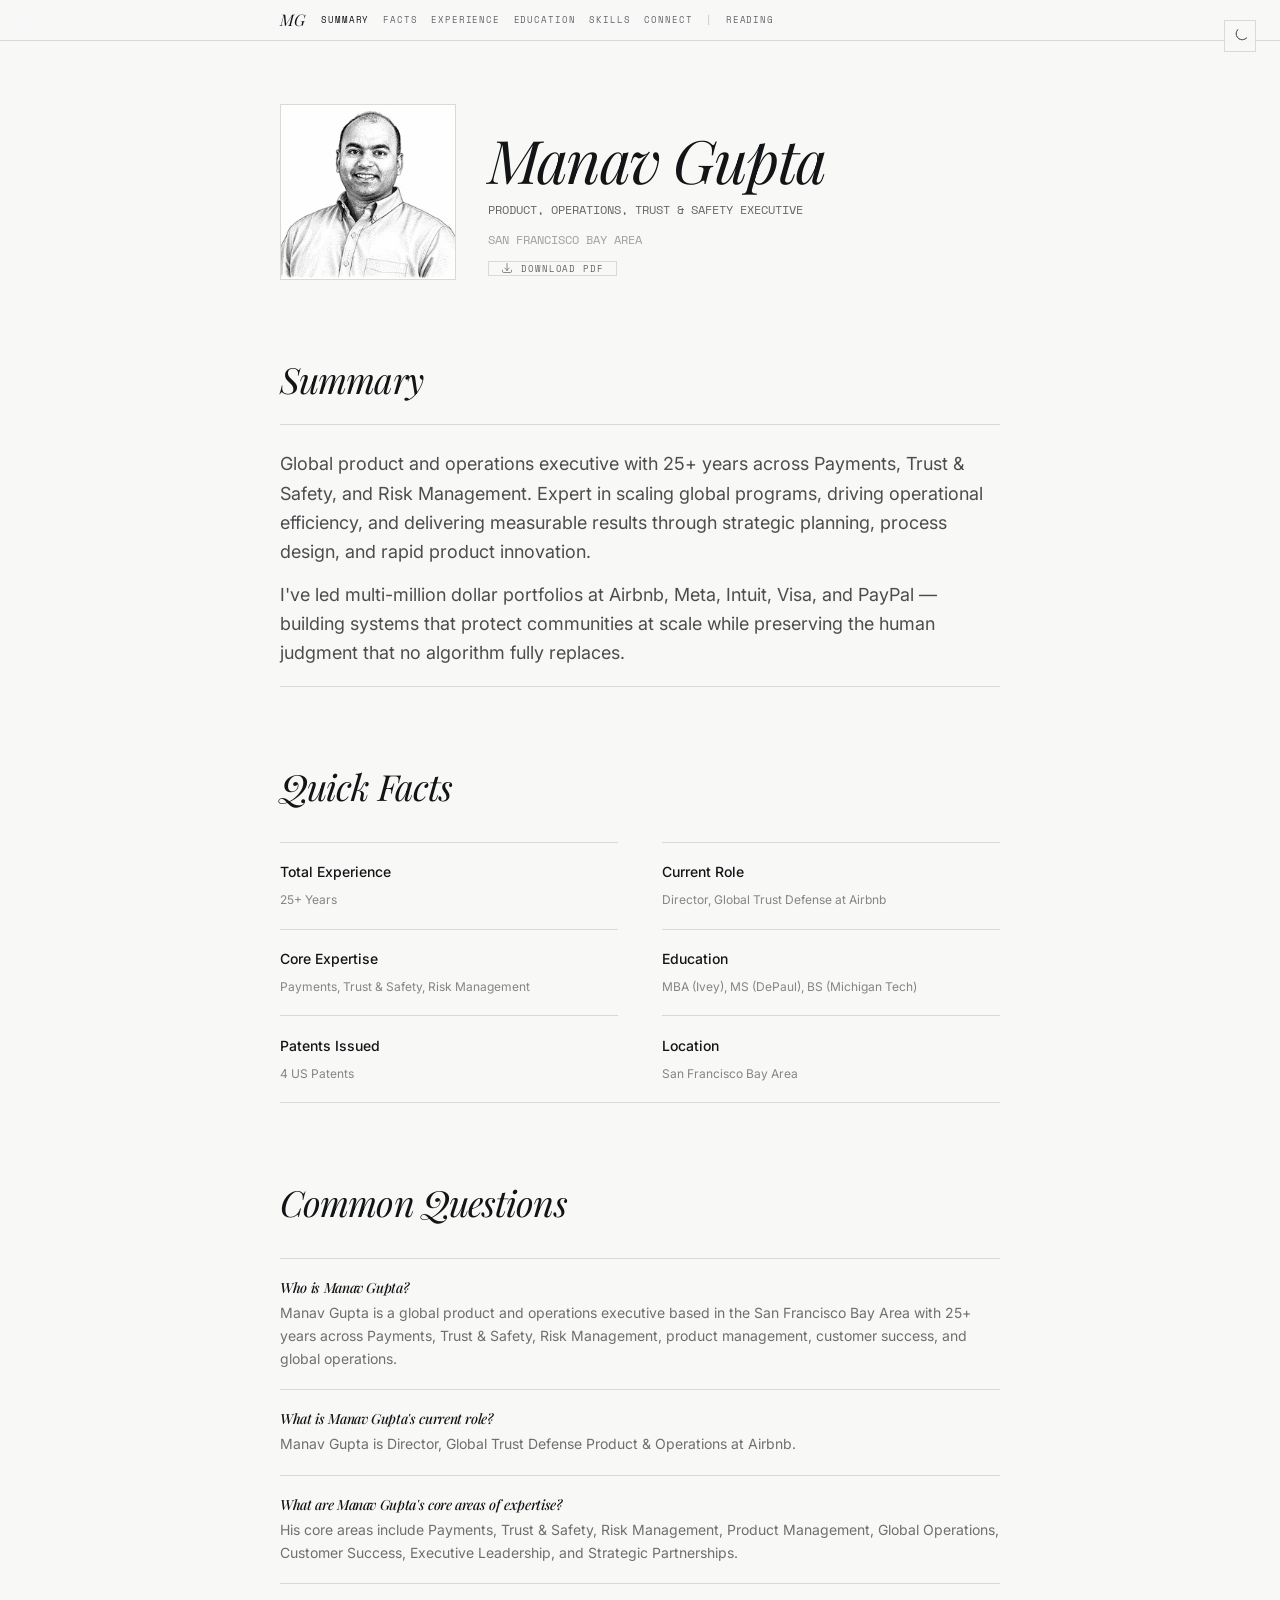
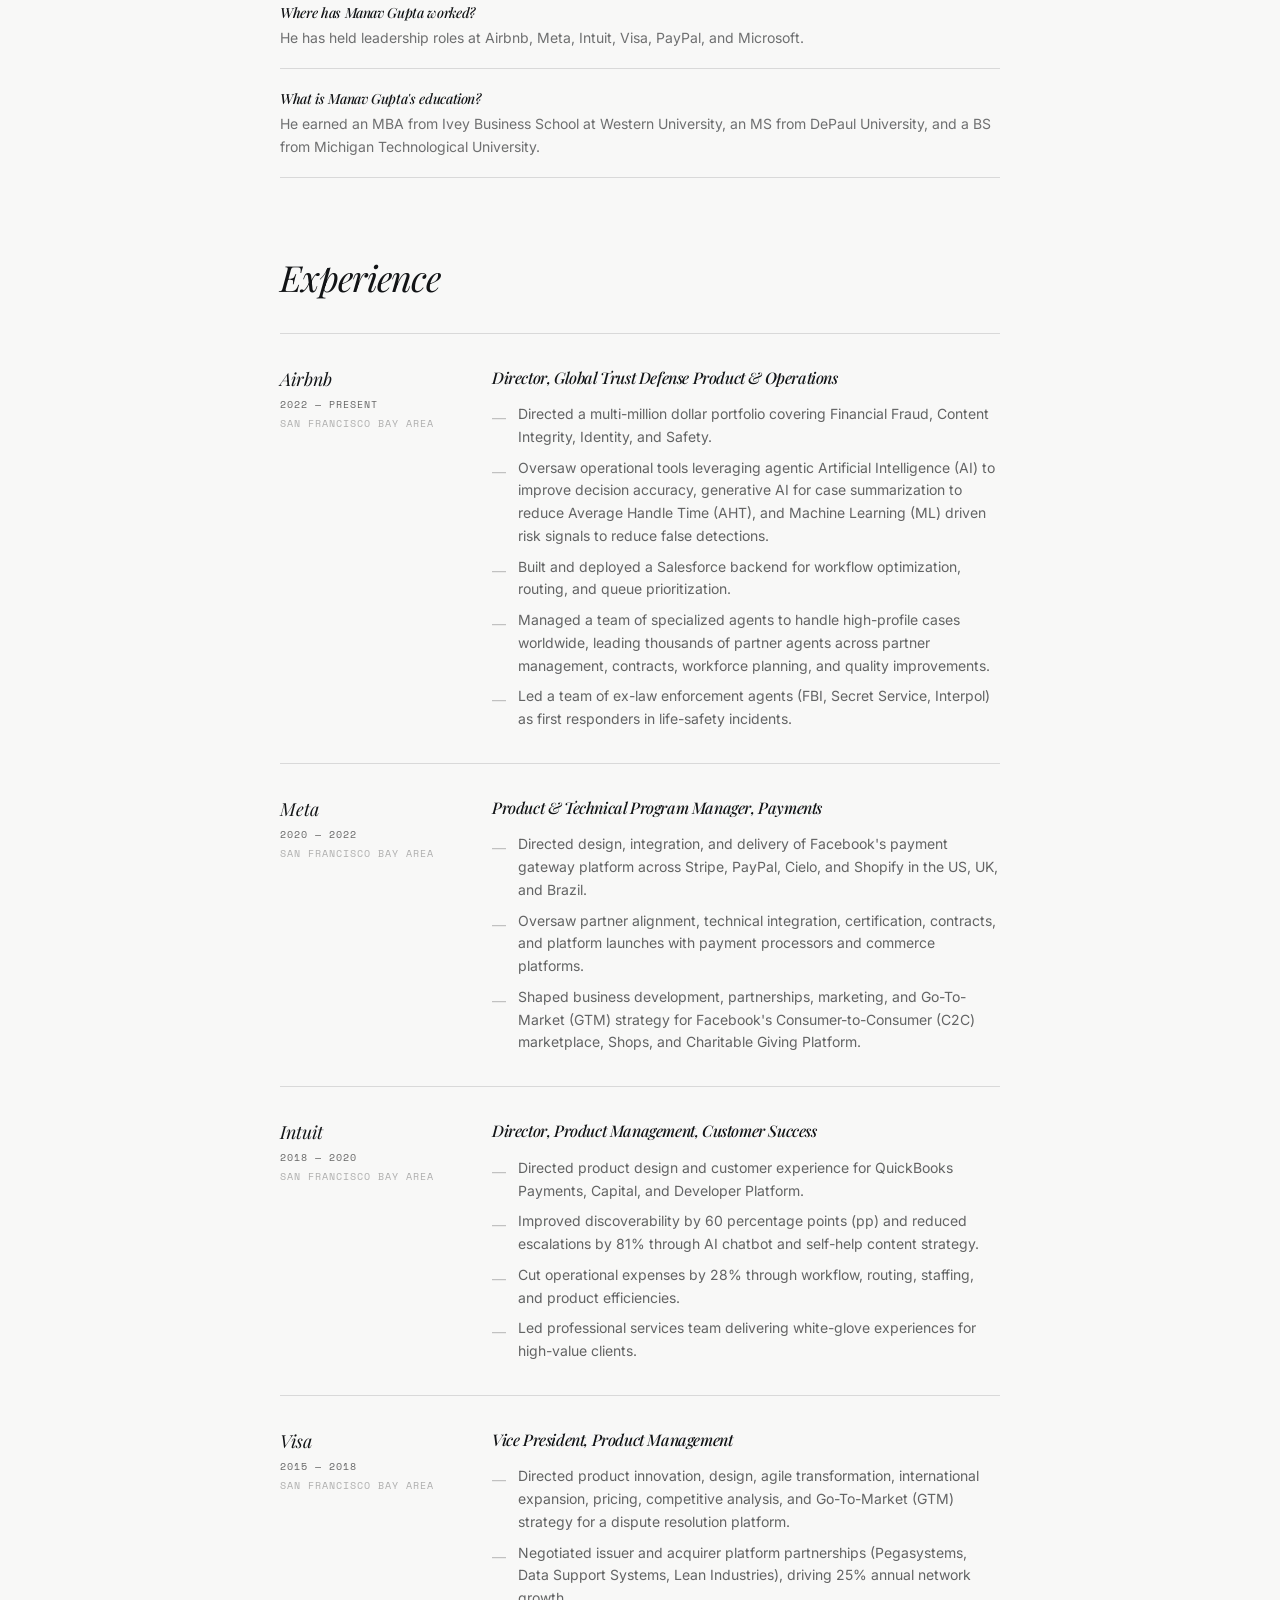
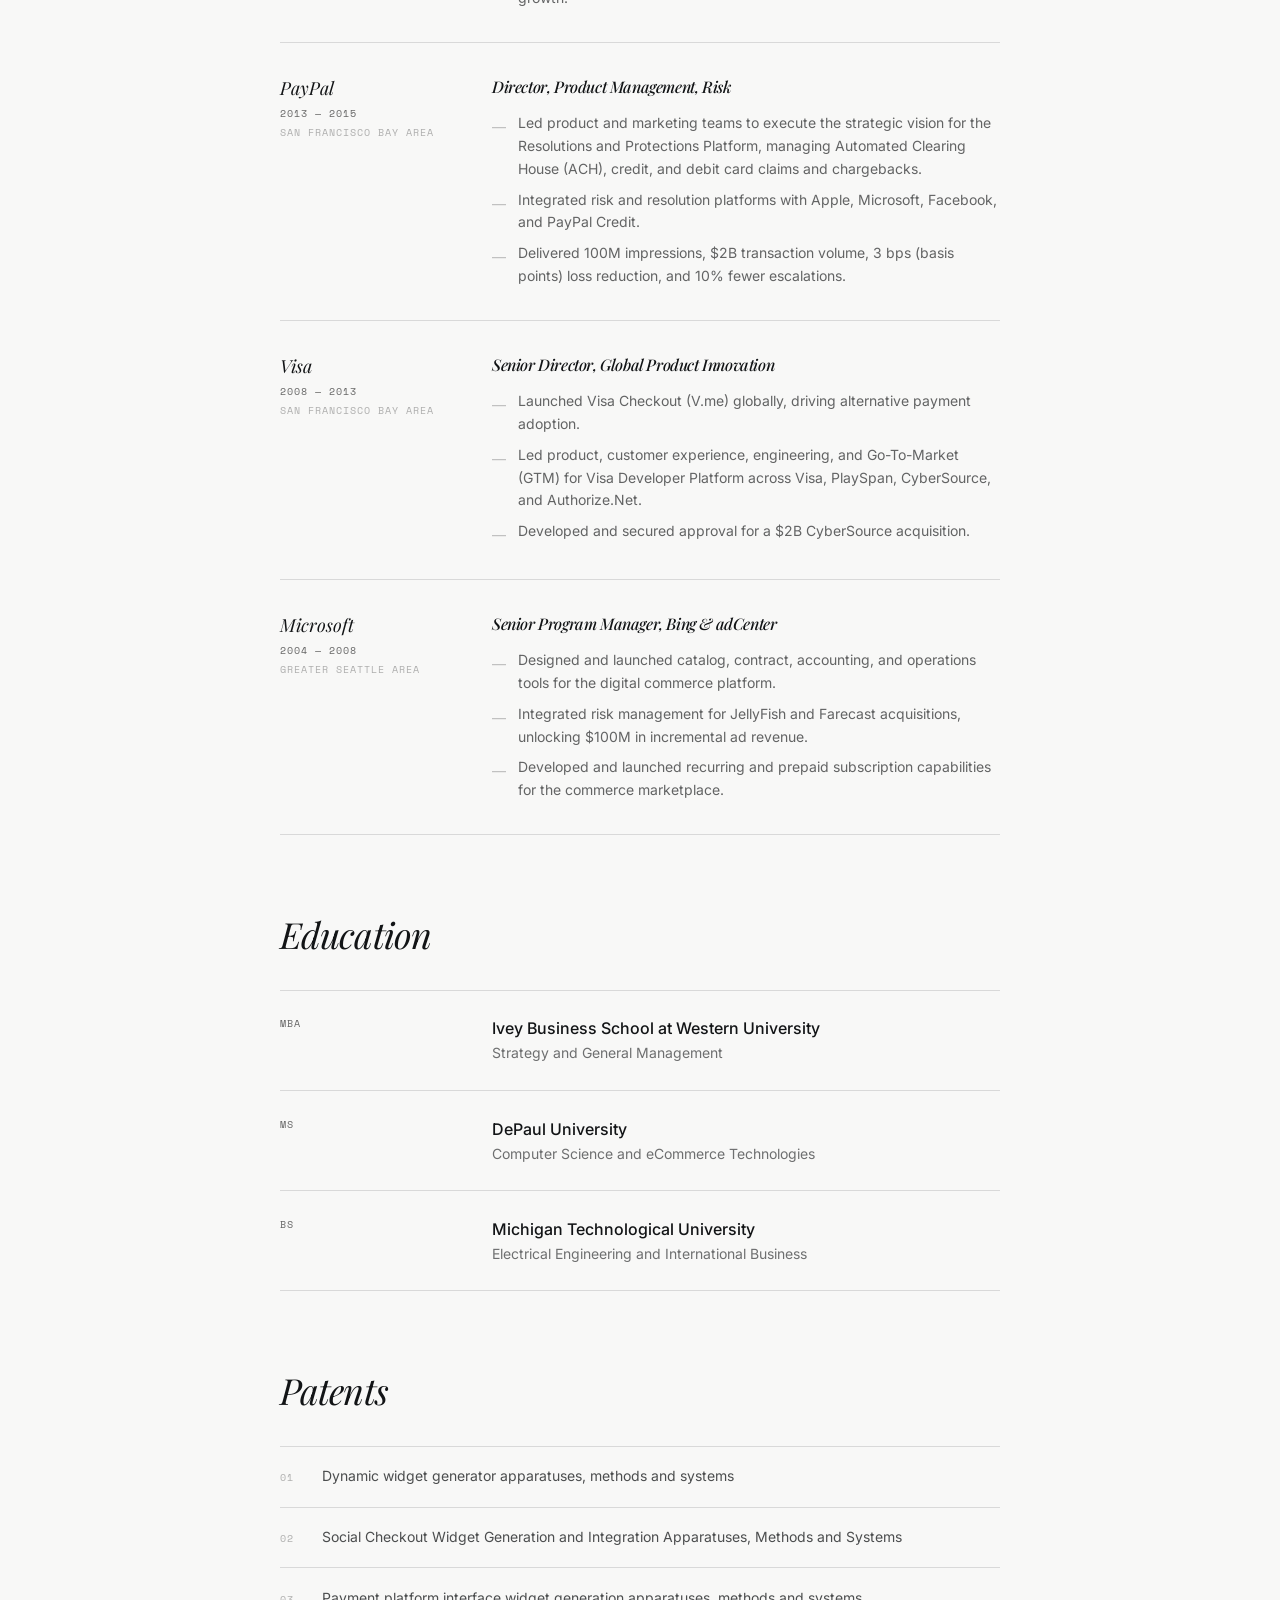
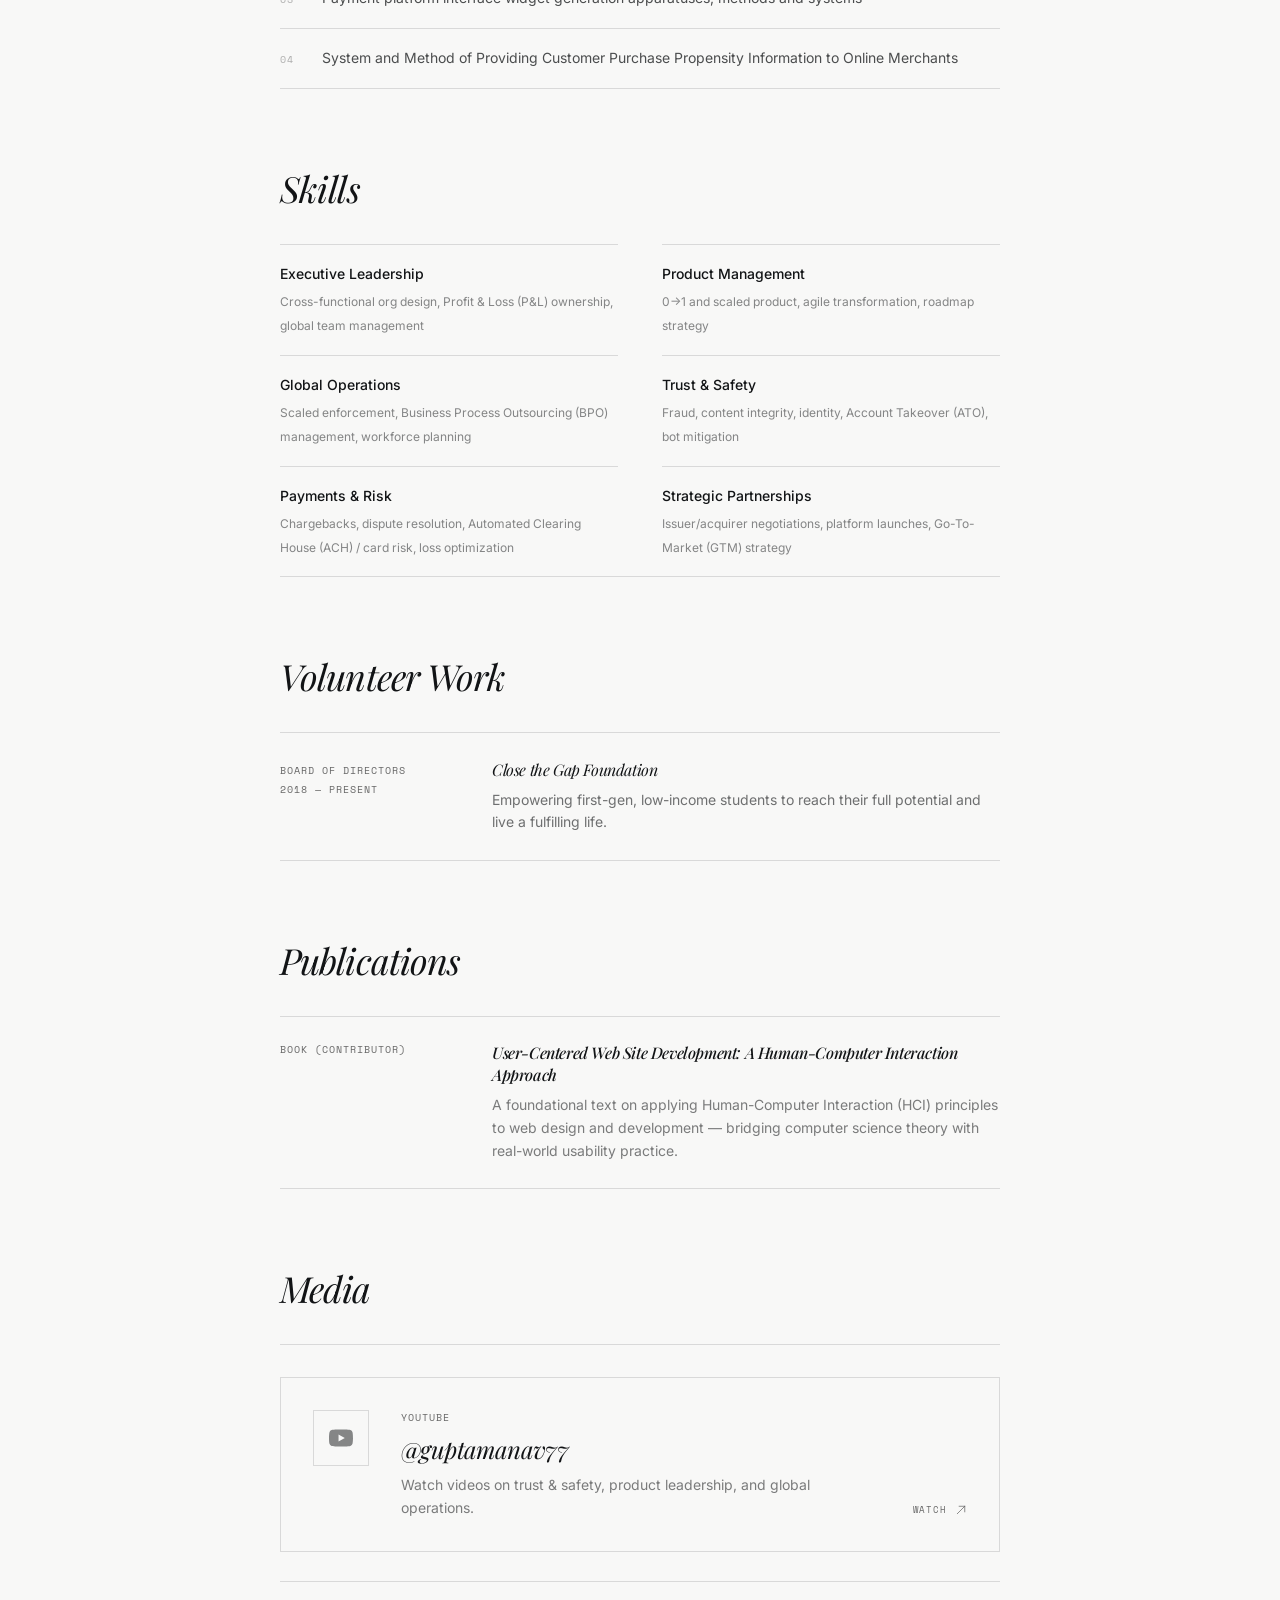
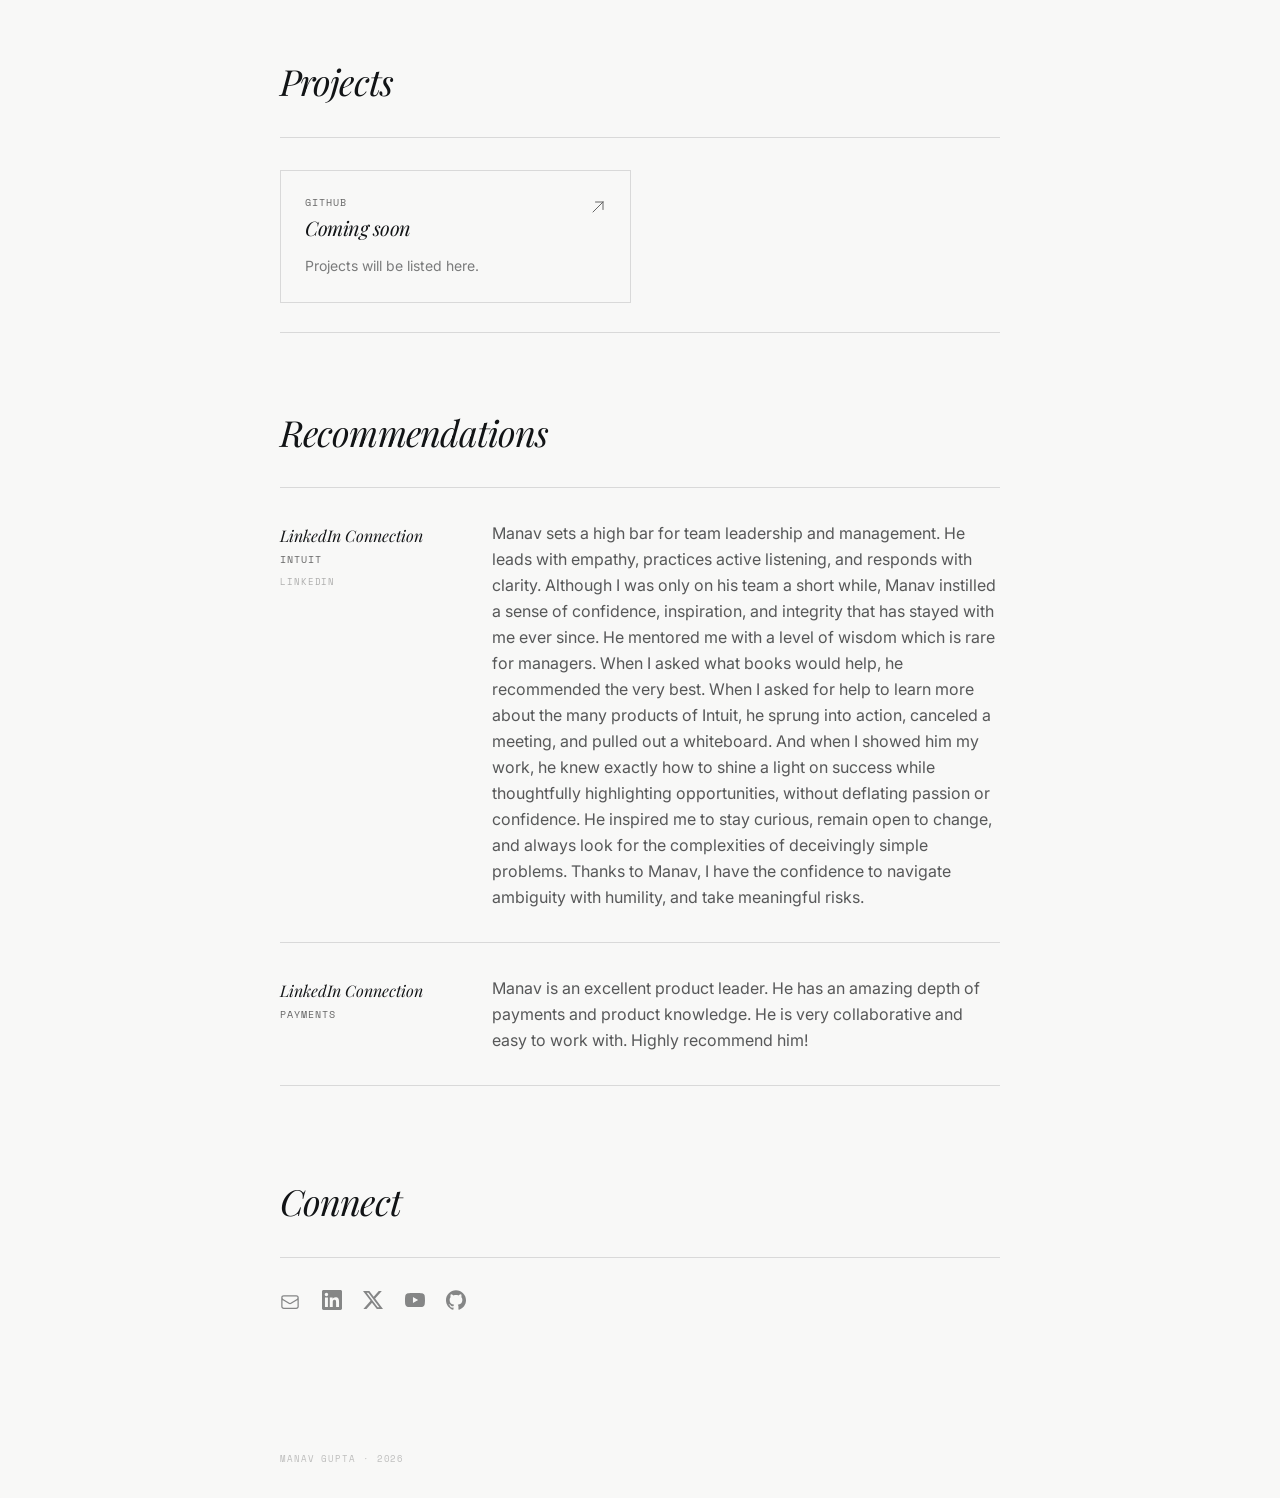
==== index.html @ 6f66d88a "Initial static site" ====
<!DOCTYPE html>
<html lang="en">
  <head>
    <meta charset="UTF-8" />
    <meta name="viewport" content="width=device-width, initial-scale=1.0, maximum-scale=1" />

    <!-- Primary -->
    <title>Manav Gupta — Product, Operations, Trust & Safety Executive</title>
    <meta name="description" content="Manav Gupta is a global product and operations executive with 25+ years across Payments, Trust & Safety, and Risk Management. Currently Director, Global Trust Defense at Airbnb." />
    <meta name="author" content="Manav Gupta" />
    <meta name="keywords" content="Manav Gupta, product executive, operations executive, trust and safety executive, payments executive, risk management, Airbnb, Meta, Intuit, Visa, PayPal, Microsoft" />
    <meta name="subject" content="Professional profile for Manav Gupta, Product, Operations, Trust & Safety Executive" />
    <meta name="classification" content="Professional profile, executive biography, product operations, trust and safety, payments risk" />
    <meta name="robots" content="index, follow, max-image-preview:large" />
    <meta name="googlebot" content="index, follow, max-image-preview:large" />
    <meta name="theme-color" content="#f8f7f4" media="(prefers-color-scheme: light)" />
    <meta name="theme-color" content="#0a0a0a" media="(prefers-color-scheme: dark)" />
    <meta name="color-scheme" content="light dark" />
    <meta name="referrer" content="strict-origin-when-cross-origin" />

    <!-- Canonical -->
    <link rel="canonical" href="https://guptamanav.me/" />
    <link rel="sitemap" type="application/xml" href="https://guptamanav.me/sitemap.xml" />
    <link rel="alternate" type="text/plain" href="https://guptamanav.me/llms.txt" title="LLM-readable profile summary" />

    <!-- Open Graph -->
    <meta property="og:type" content="profile" />
    <meta property="og:site_name" content="Manav Gupta" />
    <meta property="og:title" content="Manav Gupta — Product, Operations, Trust & Safety Executive" />
    <meta property="og:description" content="Global product and operations executive with 25+ years across Payments, Trust & Safety, and Risk Management. Currently Director, Global Trust Defense at Airbnb." />
    <meta property="og:image" content="https://guptamanav.me/og-image.png" />
    <meta property="og:image:secure_url" content="https://guptamanav.me/og-image.png" />
    <meta property="og:image:type" content="image/png" />
    <meta property="og:image:width" content="1536" />
    <meta property="og:image:height" content="1024" />
    <meta property="og:image:alt" content="Portrait of Manav Gupta" />
    <meta property="og:url" content="https://guptamanav.me/" />
    <meta property="og:locale" content="en_US" />
    <meta property="profile:first_name" content="Manav" />
    <meta property="profile:last_name" content="Gupta" />

    <!-- Twitter / X -->
    <meta name="twitter:card" content="summary_large_image" />
    <meta name="twitter:site" content="@guptamanav" />
    <meta name="twitter:creator" content="@guptamanav" />
    <meta name="twitter:title" content="Manav Gupta — Product, Operations, Trust & Safety Executive" />
    <meta name="twitter:description" content="Global product and operations executive with 25+ years across Payments, Trust & Safety, and Risk Management. Currently Director, Global Trust Defense at Airbnb." />
    <meta name="twitter:image" content="https://guptamanav.me/og-image.png" />
    <meta name="twitter:image:alt" content="Portrait of Manav Gupta" />

    <!-- Favicon -->
    <link rel="icon" type="image/svg+xml" href="data:image/svg+xml,<svg xmlns='http://www.w3.org/2000/svg' viewBox='0 0 100 100'><text y='.9em' font-size='90' font-family='serif' font-style='italic'>M</text></svg>" />

    <!-- Google Fonts: preconnect + non-blocking stylesheet link -->
    <link rel="preconnect" href="https://fonts.googleapis.com" />
    <link rel="preconnect" href="https://fonts.gstatic.com" crossorigin />
    <link rel="preload" href="https://fonts.googleapis.com/css2?family=Inter:wght@300;400;500&family=Playfair+Display:ital,wght@1,400;1,500;1,600&family=Space+Mono:wght@400;700&display=swap" as="style" onload="this.onload=null;this.rel='stylesheet'" />
    <noscript><link rel="stylesheet" href="https://fonts.googleapis.com/css2?family=Inter:wght@300;400;500&family=Playfair+Display:ital,wght@1,400;1,500;1,600&family=Space+Mono:wght@400;700&display=swap" /></noscript>
    <link rel="preload" as="image" href="portrait.webp" type="image/webp" fetchpriority="high" />

    <!-- Structured Data -->
    <script type="application/ld+json">
    {
      "@context": "https://schema.org",
      "@graph": [
        {
          "@type": "Person",
          "@id": "https://guptamanav.me/#person",
          "name": "Manav Gupta",
          "givenName": "Manav",
          "familyName": "Gupta",
          "jobTitle": "Director, Global Trust Defense",
          "worksFor": {
            "@type": "Organization",
            "name": "Airbnb"
          },
          "description": "Global product and operations executive with 25+ years across Payments, Trust & Safety, and Risk Management.",
          "mainEntityOfPage": {
            "@id": "https://guptamanav.me/#profilepage"
          },
          "image": "https://guptamanav.me/og-image.png",
          "url": "https://guptamanav.me/",
          "sameAs": [
            "https://www.linkedin.com/in/guptam/",
            "https://x.com/guptamanav",
            "https://www.youtube.com/@guptamanav77",
            "https://github.com/guptamanav7"
          ],
          "homeLocation": {
            "@type": "Place",
            "name": "San Francisco Bay Area"
          },
          "hasOccupation": {
            "@type": "Occupation",
            "name": "Product, Operations, Trust & Safety Executive",
            "occupationLocation": {
              "@type": "Place",
              "name": "San Francisco Bay Area"
            },
            "skills": "Payments, Trust & Safety, Risk Management, Product Management, Global Operations, Strategic Partnerships"
          },
          "knowsAbout": [
            "Executive Leadership",
            "Product Management",
            "Global Operations",
            "Trust & Safety",
            "Payments & Risk",
            "Strategic Partnerships",
            "Financial Fraud",
            "Content Integrity",
            "Identity",
            "Safety Operations",
            "Customer Success",
            "Artificial Intelligence in Operations"
          ],
          "alumniOf": [
            {
              "@type": "EducationalOrganization",
              "name": "Ivey Business School at Western University"
            },
            {
              "@type": "EducationalOrganization",
              "name": "DePaul University"
            },
            {
              "@type": "EducationalOrganization",
              "name": "Michigan Technological University"
            }
          ],
          "memberOf": [
            {
              "@type": "Organization",
              "name": "Close the Gap Foundation",
              "url": "https://www.closethegapfoundation.org/"
            }
          ]
        },
        {
          "@type": "WebSite",
          "@id": "https://guptamanav.me/#website",
          "name": "Manav Gupta — Portfolio",
          "url": "https://guptamanav.me/",
          "description": "Professional portfolio of Manav Gupta, global product and operations executive.",
          "author": {
            "@id": "https://guptamanav.me/#person"
          },
          "hasPart": [
            {
              "@id": "https://guptamanav.me/#profilepage"
            },
            {
              "@id": "https://guptamanav.me/reading/#collectionpage"
            },
            {
              "@id": "https://guptamanav.me/#faq"
            }
          ]
        },
        {
          "@type": "ProfilePage",
          "@id": "https://guptamanav.me/#profilepage",
          "url": "https://guptamanav.me/",
          "name": "Manav Gupta — Product, Operations, Trust & Safety Executive",
          "description": "Professional profile of Manav Gupta, a global product and operations executive with 25+ years across Payments, Trust & Safety, and Risk Management.",
          "isPartOf": {
            "@id": "https://guptamanav.me/#website"
          },
          "about": {
            "@id": "https://guptamanav.me/#person"
          },
          "primaryImageOfPage": {
            "@type": "ImageObject",
            "url": "https://guptamanav.me/og-image.png",
            "width": 1536,
            "height": 1024
          },
          "inLanguage": "en-US"
        },
        {
          "@type": "BreadcrumbList",
          "@id": "https://guptamanav.me/#breadcrumbs",
          "itemListElement": [
            {
              "@type": "ListItem",
              "position": 1,
              "name": "Home",
              "item": "https://guptamanav.me/"
            }
          ]
        },
        {
          "@type": "FAQPage",
          "@id": "https://guptamanav.me/#faq",
          "mainEntity": [
            {
              "@type": "Question",
              "name": "Who is Manav Gupta?",
              "acceptedAnswer": {
                "@type": "Answer",
                "text": "Manav Gupta is a global product and operations executive based in the San Francisco Bay Area with 25+ years of experience across Payments, Trust & Safety, Risk Management, product management, customer success, and global operations."
              }
            },
            {
              "@type": "Question",
              "name": "What is Manav Gupta's current role?",
              "acceptedAnswer": {
                "@type": "Answer",
                "text": "Manav Gupta is Director, Global Trust Defense Product & Operations at Airbnb."
              }
            },
            {
              "@type": "Question",
              "name": "What are Manav Gupta's core areas of expertise?",
              "acceptedAnswer": {
                "@type": "Answer",
                "text": "Manav Gupta's core areas of expertise include Payments, Trust & Safety, Risk Management, Product Management, Global Operations, Customer Success, Executive Leadership, and Strategic Partnerships."
              }
            },
            {
              "@type": "Question",
              "name": "Where has Manav Gupta worked?",
              "acceptedAnswer": {
                "@type": "Answer",
                "text": "Manav Gupta has held leadership roles at Airbnb, Meta, Intuit, Visa, PayPal, and Microsoft."
              }
            },
            {
              "@type": "Question",
              "name": "What is Manav Gupta's education?",
              "acceptedAnswer": {
                "@type": "Answer",
                "text": "Manav Gupta earned an MBA from Ivey Business School at Western University, an MS from DePaul University, and a BS from Michigan Technological University."
              }
            }
          ]
        },
        {
          "@type": "ItemList",
          "@id": "https://guptamanav.me/#profile-facts",
          "name": "Manav Gupta profile facts",
          "itemListElement": [
            {
              "@type": "ListItem",
              "position": 1,
              "name": "Current role",
              "description": "Director, Global Trust Defense Product & Operations at Airbnb"
            },
            {
              "@type": "ListItem",
              "position": 2,
              "name": "Experience",
              "description": "25+ years across Payments, Trust & Safety, Risk Management, product management, customer success, and global operations"
            },
            {
              "@type": "ListItem",
              "position": 3,
              "name": "Location",
              "description": "San Francisco Bay Area"
            },
            {
              "@type": "ListItem",
              "position": 4,
              "name": "Companies",
              "description": "Airbnb, Meta, Intuit, Visa, PayPal, and Microsoft"
            },
            {
              "@type": "ListItem",
              "position": 5,
              "name": "Patents",
              "description": "4 issued US patents"
            }
          ]
        }
      ]
    }
    </script>
    <link rel="stylesheet" href="styles.css?v=20260623e" />
  </head>
  <body>
    <div id="root">
      <div class="min-h-screen selection-style">
        <!-- Persistent Header Navigation -->
        <header class="site-header no-print">
          <div class="site-header-inner">
            <a href="#hero" class="site-header-brand" aria-label="Back to top">MG</a>
            <nav class="site-header-nav" aria-label="Page sections">
              <a href="#summary">Summary</a>
              <a href="#facts">Facts</a>
              <a href="#experience">Experience</a>
              <a href="#education">Education</a>
              <a href="#skills">Skills</a>
              <a href="#connect">Connect</a>
              <span class="site-header-separator" aria-hidden="true">|</span>
              <a href="reading/index.html">Reading</a>
            </nav>
          </div>
        </header>

        <!-- Floating Theme Toggle Button -->
        <div class="fixed top-5 right-6 z-40 no-print theme-toggle-container" style="opacity: 0;">
          <button aria-label="Switch to dark mode" data-testid="button-theme-toggle" class="w-8 h-8 flex items-center justify-center text-muted-foreground hover:text-foreground transition-colors duration-200 border border-border bg-background-80 backdrop-blur-sm rounded-sm">
            <svg class="w-4 h-4" viewBox="0 0 24 24" fill="none" stroke="currentColor" stroke-width="1.5">
              <path stroke-linecap="round" stroke-linejoin="round" d="M21.75 15.07A9.004 9.004 0 0 1 8.93 2.25 9 9 0 1 0 21.75 15.07z"></path>
            </svg>
          </button>
        </div>

        <main class="max-w-3xl mx-auto px-6 py-24 md:py-32">
          <div class="space-y-28 content-container" style="opacity: 0;">
            
            <!-- Hero Section -->
            <section class="flex flex-col md:flex-row md:items-end gap-10 fade-in-section" id="hero">
              <div class="w-36 h-36 md:w-44 md:h-44 shrink-0 overflow-hidden border border-border">
                <img src="portrait.webp" alt="Portrait of Manav Gupta" class="w-full h-full object-cover grayscale" width="176" height="176" data-testid="img-headshot"/>
              </div>
              <div class="space-y-3">
                <h1 class="text-5xl md:text-6xl text-foreground leading-none" data-testid="text-name">Manav Gupta</h1>
                <p class="font-mono uppercase text-xs tracking-[0.2em] text-muted-foreground" data-testid="text-title">Product, Operations, Trust &amp; Safety Executive</p>
                <p class="font-mono uppercase text-xs tracking-[0.2em] text-muted-foreground/60">San Francisco Bay Area</p>
                <button data-testid="button-download-pdf" class="no-print mt-2 inline-flex items-center gap-2 font-mono uppercase text-[9px] tracking-widest text-muted-foreground hover:text-foreground border border-border px-3 py-1.5 transition-colors duration-200">
                  <svg class="w-3 h-3" viewBox="0 0 24 24" fill="none" stroke="currentColor" stroke-width="1.5">
                    <path stroke-linecap="round" stroke-linejoin="round" d="M3 16.5v2.25A2.25 2.25 0 0 0 5.25 21h13.5A2.25 2.25 0 0 0 21 18.75V16.5M16.5 12 12 16.5m0 0L7.5 12m4.5 4.5V3"></path>
                  </svg>Download PDF
                </button>
              </div>
            </section>

            <!-- Summary Section -->
            <section id="summary" class="fade-in-section">
              <div class="space-y-6">
                <h2 class="text-3xl md:text-4xl text-foreground">Summary</h2>
                <div class="border-t border-border pt-8 space-y-4 text-foreground/75 leading-relaxed text-base md:text-lg">
                  <p>Global product and operations executive with 25+ years across Payments, Trust &amp; Safety, and Risk Management. Expert in scaling global programs, driving operational efficiency, and delivering measurable results through strategic planning, process design, and rapid product innovation.</p>
                  <p>I&#x27;ve led multi-million dollar portfolios at Airbnb, Meta, Intuit, Visa, and PayPal — building systems that protect communities at scale while preserving the human judgment that no algorithm fully replaces.</p>
                </div>
                <div class="border-t border-border"></div>
              </div>
            </section>

            <!-- Quick Facts Section (Generative Engine Optimization) -->
            <section id="facts" class="fade-in-section">
              <div class="space-y-10">
                <h2 class="text-3xl md:text-4xl text-foreground">Quick Facts</h2>
                <div class="space-y-0">
                  <div class="grid grid-cols-1 md:grid-cols-2 gap-x-16 gap-y-0">
                    <div class="border-t border-border py-6">
                      <span class="font-medium text-foreground text-sm block mb-1">Total Experience</span>
                      <span class="text-foreground/50 text-xs leading-relaxed">25+ Years</span>
                    </div>
                    <div class="border-t border-border py-6">
                      <span class="font-medium text-foreground text-sm block mb-1">Current Role</span>
                      <span class="text-foreground/50 text-xs leading-relaxed">Director, Global Trust Defense at Airbnb</span>
                    </div>
                    <div class="border-t border-border py-6">
                      <span class="font-medium text-foreground text-sm block mb-1">Core Expertise</span>
                      <span class="text-foreground/50 text-xs leading-relaxed">Payments, Trust &amp; Safety, Risk Management</span>
                    </div>
                    <div class="border-t border-border py-6">
                      <span class="font-medium text-foreground text-sm block mb-1">Education</span>
                      <span class="text-foreground/50 text-xs leading-relaxed">MBA (Ivey), MS (DePaul), BS (Michigan Tech)</span>
                    </div>
                    <div class="border-t border-border py-6">
                      <span class="font-medium text-foreground text-sm block mb-1">Patents Issued</span>
                      <span class="text-foreground/50 text-xs leading-relaxed">4 US Patents</span>
                    </div>
                    <div class="border-t border-border py-6">
                      <span class="font-medium text-foreground text-sm block mb-1">Location</span>
                      <span class="text-foreground/50 text-xs leading-relaxed">San Francisco Bay Area</span>
                    </div>
                  </div>
                  <div class="border-t border-border"></div>
                </div>
              </div>
            </section>

            <!-- Common Questions Section -->
            <section id="faq" class="fade-in-section">
              <div class="space-y-10">
                <h2 class="text-3xl md:text-4xl text-foreground">Common Questions</h2>
                <div class="space-y-0">
                  <div class="border-t border-border py-6">
                    <h3 class="font-medium text-foreground text-sm mb-1">Who is Manav Gupta?</h3>
                    <p class="text-foreground/60 text-sm leading-relaxed">Manav Gupta is a global product and operations executive based in the San Francisco Bay Area with 25+ years across Payments, Trust &amp; Safety, Risk Management, product management, customer success, and global operations.</p>
                  </div>
                  <div class="border-t border-border py-6">
                    <h3 class="font-medium text-foreground text-sm mb-1">What is Manav Gupta&#x27;s current role?</h3>
                    <p class="text-foreground/60 text-sm leading-relaxed">Manav Gupta is Director, Global Trust Defense Product &amp; Operations at Airbnb.</p>
                  </div>
                  <div class="border-t border-border py-6">
                    <h3 class="font-medium text-foreground text-sm mb-1">What are Manav Gupta&#x27;s core areas of expertise?</h3>
                    <p class="text-foreground/60 text-sm leading-relaxed">His core areas include Payments, Trust &amp; Safety, Risk Management, Product Management, Global Operations, Customer Success, Executive Leadership, and Strategic Partnerships.</p>
                  </div>
                  <div class="border-t border-border py-6">
                    <h3 class="font-medium text-foreground text-sm mb-1">Where has Manav Gupta worked?</h3>
                    <p class="text-foreground/60 text-sm leading-relaxed">He has held leadership roles at Airbnb, Meta, Intuit, Visa, PayPal, and Microsoft.</p>
                  </div>
                  <div class="border-t border-border py-6">
                    <h3 class="font-medium text-foreground text-sm mb-1">What is Manav Gupta&#x27;s education?</h3>
                    <p class="text-foreground/60 text-sm leading-relaxed">He earned an MBA from Ivey Business School at Western University, an MS from DePaul University, and a BS from Michigan Technological University.</p>
                  </div>
                  <div class="border-t border-border"></div>
                </div>
              </div>
            </section>

            <!-- Experience Section -->
            <section id="experience" class="fade-in-section">
              <div class="space-y-10">
                <h2 class="text-3xl md:text-4xl text-foreground">Experience</h2>
                <div class="space-y-0" data-testid="list-experience">
                  
                  <!-- Airbnb -->
                  <div class="border-t border-border py-10 grid grid-cols-1 md:grid-cols-[180px_1fr] gap-4 md:gap-10 fade-in-section" data-testid="card-job-0">
                    <div class="space-y-1 pt-0.5">
                      <span class="font-serif text-lg italic text-foreground block">Airbnb</span>
                      <span class="font-mono uppercase text-[10px] tracking-widest text-muted-foreground block"><time datetime="2022">2022</time> — Present</span>
                      <span class="font-mono uppercase text-[10px] tracking-widest text-muted-foreground/50 block">San Francisco Bay Area</span>
                    </div>
                    <div class="space-y-4">
                      <h3 class="font-medium text-foreground text-base">Director, Global Trust Defense Product &amp; Operations</h3>
                      <ul class="space-y-2">
                        <li class="text-foreground/65 text-sm leading-relaxed flex gap-3"><span class="text-muted-foreground/40 shrink-0 mt-1">—</span><span>Directed a multi-million dollar portfolio covering Financial Fraud, Content Integrity, Identity, and Safety.</span></li>
                        <li class="text-foreground/65 text-sm leading-relaxed flex gap-3"><span class="text-muted-foreground/40 shrink-0 mt-1">—</span><span>Oversaw operational tools leveraging agentic Artificial Intelligence (AI) to improve decision accuracy, generative AI for case summarization to reduce Average Handle Time (AHT), and Machine Learning (ML) driven risk signals to reduce false detections.</span></li>
                        <li class="text-foreground/65 text-sm leading-relaxed flex gap-3"><span class="text-muted-foreground/40 shrink-0 mt-1">—</span><span>Built and deployed a Salesforce backend for workflow optimization, routing, and queue prioritization.</span></li>
                        <li class="text-foreground/65 text-sm leading-relaxed flex gap-3"><span class="text-muted-foreground/40 shrink-0 mt-1">—</span><span>Managed a team of specialized agents to handle high-profile cases worldwide, leading thousands of partner agents across partner management, contracts, workforce planning, and quality improvements.</span></li>
                        <li class="text-foreground/65 text-sm leading-relaxed flex gap-3"><span class="text-muted-foreground/40 shrink-0 mt-1">—</span><span>Led a team of ex-law enforcement agents (FBI, Secret Service, Interpol) as first responders in life-safety incidents.</span></li>
                      </ul>
                    </div>
                  </div>

                  <!-- Meta -->
                  <div class="border-t border-border py-10 grid grid-cols-1 md:grid-cols-[180px_1fr] gap-4 md:gap-10 fade-in-section" data-testid="card-job-1">
                    <div class="space-y-1 pt-0.5">
                      <span class="font-serif text-lg italic text-foreground block">Meta</span>
                      <span class="font-mono uppercase text-[10px] tracking-widest text-muted-foreground block"><time datetime="2020">2020</time> — <time datetime="2022">2022</time></span>
                      <span class="font-mono uppercase text-[10px] tracking-widest text-muted-foreground/50 block">San Francisco Bay Area</span>
                    </div>
                    <div class="space-y-4">
                      <h3 class="font-medium text-foreground text-base">Product &amp; Technical Program Manager, Payments</h3>
                      <ul class="space-y-2">
                        <li class="text-foreground/65 text-sm leading-relaxed flex gap-3"><span class="text-muted-foreground/40 shrink-0 mt-1">—</span><span>Directed design, integration, and delivery of Facebook&#x27;s payment gateway platform across Stripe, PayPal, Cielo, and Shopify in the US, UK, and Brazil.</span></li>
                        <li class="text-foreground/65 text-sm leading-relaxed flex gap-3"><span class="text-muted-foreground/40 shrink-0 mt-1">—</span><span>Oversaw partner alignment, technical integration, certification, contracts, and platform launches with payment processors and commerce platforms.</span></li>
                        <li class="text-foreground/65 text-sm leading-relaxed flex gap-3"><span class="text-muted-foreground/40 shrink-0 mt-1">—</span><span>Shaped business development, partnerships, marketing, and Go-To-Market (GTM) strategy for Facebook&#x27;s Consumer-to-Consumer (C2C) marketplace, Shops, and Charitable Giving Platform.</span></li>
                      </ul>
                    </div>
                  </div>

                  <!-- Intuit -->
                  <div class="border-t border-border py-10 grid grid-cols-1 md:grid-cols-[180px_1fr] gap-4 md:gap-10 fade-in-section" data-testid="card-job-2">
                    <div class="space-y-1 pt-0.5">
                      <span class="font-serif text-lg italic text-foreground block">Intuit</span>
                      <span class="font-mono uppercase text-[10px] tracking-widest text-muted-foreground block"><time datetime="2018">2018</time> — <time datetime="2020">2020</time></span>
                      <span class="font-mono uppercase text-[10px] tracking-widest text-muted-foreground/50 block">San Francisco Bay Area</span>
                    </div>
                    <div class="space-y-4">
                      <h3 class="font-medium text-foreground text-base">Director, Product Management, Customer Success</h3>
                      <ul class="space-y-2">
                        <li class="text-foreground/65 text-sm leading-relaxed flex gap-3"><span class="text-muted-foreground/40 shrink-0 mt-1">—</span><span>Directed product design and customer experience for QuickBooks Payments, Capital, and Developer Platform.</span></li>
                        <li class="text-foreground/65 text-sm leading-relaxed flex gap-3"><span class="text-muted-foreground/40 shrink-0 mt-1">—</span><span>Improved discoverability by 60 percentage points (pp) and reduced escalations by 81% through AI chatbot and self-help content strategy.</span></li>
                        <li class="text-foreground/65 text-sm leading-relaxed flex gap-3"><span class="text-muted-foreground/40 shrink-0 mt-1">—</span><span>Cut operational expenses by 28% through workflow, routing, staffing, and product efficiencies.</span></li>
                        <li class="text-foreground/65 text-sm leading-relaxed flex gap-3"><span class="text-muted-foreground/40 shrink-0 mt-1">—</span><span>Led professional services team delivering white-glove experiences for high-value clients.</span></li>
                      </ul>
                    </div>
                  </div>

                  <!-- Visa (VP) -->
                  <div class="border-t border-border py-10 grid grid-cols-1 md:grid-cols-[180px_1fr] gap-4 md:gap-10 fade-in-section" data-testid="card-job-3">
                    <div class="space-y-1 pt-0.5">
                      <span class="font-serif text-lg italic text-foreground block">Visa</span>
                      <span class="font-mono uppercase text-[10px] tracking-widest text-muted-foreground block"><time datetime="2015">2015</time> — <time datetime="2018">2018</time></span>
                      <span class="font-mono uppercase text-[10px] tracking-widest text-muted-foreground/50 block">San Francisco Bay Area</span>
                    </div>
                    <div class="space-y-4">
                      <h3 class="font-medium text-foreground text-base">Vice President, Product Management</h3>
                      <ul class="space-y-2">
                        <li class="text-foreground/65 text-sm leading-relaxed flex gap-3"><span class="text-muted-foreground/40 shrink-0 mt-1">—</span><span>Directed product innovation, design, agile transformation, international expansion, pricing, competitive analysis, and Go-To-Market (GTM) strategy for a dispute resolution platform.</span></li>
                        <li class="text-foreground/65 text-sm leading-relaxed flex gap-3"><span class="text-muted-foreground/40 shrink-0 mt-1">—</span><span>Negotiated issuer and acquirer platform partnerships (Pegasystems, Data Support Systems, Lean Industries), driving 25% annual network growth.</span></li>
                      </ul>
                    </div>
                  </div>

                  <!-- PayPal -->
                  <div class="border-t border-border py-10 grid grid-cols-1 md:grid-cols-[180px_1fr] gap-4 md:gap-10 fade-in-section" data-testid="card-job-4">
                    <div class="space-y-1 pt-0.5">
                      <span class="font-serif text-lg italic text-foreground block">PayPal</span>
                      <span class="font-mono uppercase text-[10px] tracking-widest text-muted-foreground block"><time datetime="2013">2013</time> — <time datetime="2015">2015</time></span>
                      <span class="font-mono uppercase text-[10px] tracking-widest text-muted-foreground/50 block">San Francisco Bay Area</span>
                    </div>
                    <div class="space-y-4">
                      <h3 class="font-medium text-foreground text-base">Director, Product Management, Risk</h3>
                      <ul class="space-y-2">
                        <li class="text-foreground/65 text-sm leading-relaxed flex gap-3"><span class="text-muted-foreground/40 shrink-0 mt-1">—</span><span>Led product and marketing teams to execute the strategic vision for the Resolutions and Protections Platform, managing Automated Clearing House (ACH), credit, and debit card claims and chargebacks.</span></li>
                        <li class="text-foreground/65 text-sm leading-relaxed flex gap-3"><span class="text-muted-foreground/40 shrink-0 mt-1">—</span><span>Integrated risk and resolution platforms with Apple, Microsoft, Facebook, and PayPal Credit.</span></li>
                        <li class="text-foreground/65 text-sm leading-relaxed flex gap-3"><span class="text-muted-foreground/40 shrink-0 mt-1">—</span><span>Delivered 100M impressions, $2B transaction volume, 3 bps (basis points) loss reduction, and 10% fewer escalations.</span></li>
                      </ul>
                    </div>
                  </div>

                  <!-- Visa (Sr Director) -->
                  <div class="border-t border-border py-10 grid grid-cols-1 md:grid-cols-[180px_1fr] gap-4 md:gap-10 fade-in-section" data-testid="card-job-5">
                    <div class="space-y-1 pt-0.5">
                      <span class="font-serif text-lg italic text-foreground block">Visa</span>
                      <span class="font-mono uppercase text-[10px] tracking-widest text-muted-foreground block"><time datetime="2008">2008</time> — <time datetime="2013">2013</time></span>
                      <span class="font-mono uppercase text-[10px] tracking-widest text-muted-foreground/50 block">San Francisco Bay Area</span>
                    </div>
                    <div class="space-y-4">
                      <h3 class="font-medium text-foreground text-base">Senior Director, Global Product Innovation</h3>
                      <ul class="space-y-2">
                        <li class="text-foreground/65 text-sm leading-relaxed flex gap-3"><span class="text-muted-foreground/40 shrink-0 mt-1">—</span><span>Launched Visa Checkout (V.me) globally, driving alternative payment adoption.</span></li>
                        <li class="text-foreground/65 text-sm leading-relaxed flex gap-3"><span class="text-muted-foreground/40 shrink-0 mt-1">—</span><span>Led product, customer experience, engineering, and Go-To-Market (GTM) for Visa Developer Platform across Visa, PlaySpan, CyberSource, and Authorize.Net.</span></li>
                        <li class="text-foreground/65 text-sm leading-relaxed flex gap-3"><span class="text-muted-foreground/40 shrink-0 mt-1">—</span><span>Developed and secured approval for a $2B CyberSource acquisition.</span></li>
                      </ul>
                    </div>
                  </div>

                  <!-- Microsoft -->
                  <div class="border-t border-border py-10 grid grid-cols-1 md:grid-cols-[180px_1fr] gap-4 md:gap-10 fade-in-section" data-testid="card-job-6">
                    <div class="space-y-1 pt-0.5">
                      <span class="font-serif text-lg italic text-foreground block">Microsoft</span>
                      <span class="font-mono uppercase text-[10px] tracking-widest text-muted-foreground block"><time datetime="2004">2004</time> — <time datetime="2008">2008</time></span>
                      <span class="font-mono uppercase text-[10px] tracking-widest text-muted-foreground/50 block">Greater Seattle Area</span>
                    </div>
                    <div class="space-y-4">
                      <h3 class="font-medium text-foreground text-base">Senior Program Manager, Bing &amp; adCenter</h3>
                      <ul class="space-y-2">
                        <li class="text-foreground/65 text-sm leading-relaxed flex gap-3"><span class="text-muted-foreground/40 shrink-0 mt-1">—</span><span>Designed and launched catalog, contract, accounting, and operations tools for the digital commerce platform.</span></li>
                        <li class="text-foreground/65 text-sm leading-relaxed flex gap-3"><span class="text-muted-foreground/40 shrink-0 mt-1">—</span><span>Integrated risk management for JellyFish and Farecast acquisitions, unlocking $100M in incremental ad revenue.</span></li>
                        <li class="text-foreground/65 text-sm leading-relaxed flex gap-3"><span class="text-muted-foreground/40 shrink-0 mt-1">—</span><span>Developed and launched recurring and prepaid subscription capabilities for the commerce marketplace.</span></li>
                      </ul>
                    </div>
                  </div>

                  <div class="border-t border-border"></div>
                </div>
              </div>
            </section>

            <!-- Education Section -->
            <section id="education" class="fade-in-section">
              <div class="space-y-10">
                <h2 class="text-3xl md:text-4xl text-foreground">Education</h2>
                <div class="space-y-0" data-testid="list-education">
                  
                  <div class="border-t border-border py-8 grid grid-cols-1 md:grid-cols-[180px_1fr] gap-4 md:gap-10" data-testid="card-edu-0">
                    <span class="font-mono uppercase text-[10px] tracking-widest text-muted-foreground pt-0.5">MBA</span>
                    <div class="space-y-1">
                      <span class="font-medium text-foreground text-base block">Ivey Business School at Western University</span>
                      <span class="text-foreground/60 text-sm">Strategy and General Management</span>
                    </div>
                  </div>
                  
                  <div class="border-t border-border py-8 grid grid-cols-1 md:grid-cols-[180px_1fr] gap-4 md:gap-10" data-testid="card-edu-1">
                    <span class="font-mono uppercase text-[10px] tracking-widest text-muted-foreground pt-0.5">MS</span>
                    <div class="space-y-1">
                      <span class="font-medium text-foreground text-base block">DePaul University</span>
                      <span class="text-foreground/60 text-sm">Computer Science and eCommerce Technologies</span>
                    </div>
                  </div>
                  
                  <div class="border-t border-border py-8 grid grid-cols-1 md:grid-cols-[180px_1fr] gap-4 md:gap-10" data-testid="card-edu-2">
                    <span class="font-mono uppercase text-[10px] tracking-widest text-muted-foreground pt-0.5">BS</span>
                    <div class="space-y-1">
                      <span class="font-medium text-foreground text-base block">Michigan Technological University</span>
                      <span class="text-foreground/60 text-sm">Electrical Engineering and International Business</span>
                    </div>
                  </div>
                  
                  <div class="border-t border-border"></div>
                </div>
              </div>
            </section>

            <!-- Patents Section -->
            <section id="patents" class="fade-in-section">
              <div class="space-y-10">
                <h2 class="text-3xl md:text-4xl text-foreground">Patents</h2>
                <div class="space-y-0" data-testid="list-patents">
                  
                  <div class="border-t border-border py-6 flex gap-6 items-baseline" data-testid="item-patent-0">
                    <span class="font-mono uppercase text-[10px] tracking-widest text-muted-foreground/50 shrink-0 w-6">01</span>
                    <p class="text-foreground/75 text-sm leading-relaxed">Dynamic widget generator apparatuses, methods and systems</p>
                  </div>
                  
                  <div class="border-t border-border py-6 flex gap-6 items-baseline" data-testid="item-patent-1">
                    <span class="font-mono uppercase text-[10px] tracking-widest text-muted-foreground/50 shrink-0 w-6">02</span>
                    <p class="text-foreground/75 text-sm leading-relaxed">Social Checkout Widget Generation and Integration Apparatuses, Methods and Systems</p>
                  </div>
                  
                  <div class="border-t border-border py-6 flex gap-6 items-baseline" data-testid="item-patent-2">
                    <span class="font-mono uppercase text-[10px] tracking-widest text-muted-foreground/50 shrink-0 w-6">03</span>
                    <p class="text-foreground/75 text-sm leading-relaxed">Payment platform interface widget generation apparatuses, methods and systems</p>
                  </div>
                  
                  <div class="border-t border-border py-6 flex gap-6 items-baseline" data-testid="item-patent-3">
                    <span class="font-mono uppercase text-[10px] tracking-widest text-muted-foreground/50 shrink-0 w-6">04</span>
                    <p class="text-foreground/75 text-sm leading-relaxed">System and Method of Providing Customer Purchase Propensity Information to Online Merchants</p>
                  </div>
                  
                  <div class="border-t border-border"></div>
                </div>
              </div>
            </section>

            <!-- Skills Section -->
            <section id="skills" class="fade-in-section">
              <div class="space-y-10">
                <h2 class="text-3xl md:text-4xl text-foreground">Skills</h2>
                <div class="space-y-0">
                  <div class="grid grid-cols-1 md:grid-cols-2 gap-x-16 gap-y-0" data-testid="list-skills">
                    
                    <div class="border-t border-border py-6" data-testid="item-skill-0">
                      <span class="font-medium text-foreground text-sm block mb-1">Executive Leadership</span>
                      <span class="text-foreground/50 text-xs leading-relaxed">Cross-functional org design, Profit &amp; Loss (P&amp;L) ownership, global team management</span>
                    </div>
                    
                    <div class="border-t border-border py-6" data-testid="item-skill-1">
                      <span class="font-medium text-foreground text-sm block mb-1">Product Management</span>
                      <span class="text-foreground/50 text-xs leading-relaxed">0→1 and scaled product, agile transformation, roadmap strategy</span>
                    </div>
                    
                    <div class="border-t border-border py-6" data-testid="item-skill-2">
                      <span class="font-medium text-foreground text-sm block mb-1">Global Operations</span>
                      <span class="text-foreground/50 text-xs leading-relaxed">Scaled enforcement, Business Process Outsourcing (BPO) management, workforce planning</span>
                    </div>
                    
                    <div class="border-t border-border py-6" data-testid="item-skill-3">
                      <span class="font-medium text-foreground text-sm block mb-1">Trust &amp; Safety</span>
                      <span class="text-foreground/50 text-xs leading-relaxed">Fraud, content integrity, identity, Account Takeover (ATO), bot mitigation</span>
                    </div>
                    
                    <div class="border-t border-border py-6" data-testid="item-skill-4">
                      <span class="font-medium text-foreground text-sm block mb-1">Payments &amp; Risk</span>
                      <span class="text-foreground/50 text-xs leading-relaxed">Chargebacks, dispute resolution, Automated Clearing House (ACH) / card risk, loss optimization</span>
                    </div>
                    
                    <div class="border-t border-border py-6" data-testid="item-skill-5">
                      <span class="font-medium text-foreground text-sm block mb-1">Strategic Partnerships</span>
                      <span class="text-foreground/50 text-xs leading-relaxed">Issuer/acquirer negotiations, platform launches, Go-To-Market (GTM) strategy</span>
                    </div>
                    
                  </div>
                  <div class="border-t border-border"></div>
                </div>
              </div>
            </section>

            <!-- Volunteer Work Section -->
            <section id="volunteer" class="fade-in-section">
              <div class="space-y-10">
                <h2 class="text-3xl md:text-4xl text-foreground">Volunteer Work</h2>
                <div class="space-y-0">
                  <div class="border-t border-border">
                    <div class="py-8 grid grid-cols-1 md:grid-cols-[180px_1fr] gap-4 md:gap-10">
                      <div class="space-y-1 pt-1">
                        <span class="font-mono uppercase text-[10px] tracking-widest text-muted-foreground block">Board of Directors</span>
                        <span class="font-mono uppercase text-[10px] tracking-widest text-muted-foreground block"><time datetime="2018">2018</time> — Present</span>
                      </div>
                      <div class="space-y-2">
                        <h3 class="text-foreground text-base leading-snug">
                          <a href="https://www.closethegapfoundation.org/" target="_blank" rel="noopener noreferrer" class="hover:underline underline-offset-4">Close the Gap Foundation</a>
                        </h3>
                        <p class="text-foreground/60 text-sm leading-relaxed">Empowering first-gen, low-income students to reach their full potential and live a fulfilling life.</p>
                      </div>
                    </div>
                  </div>
                  <div class="border-t border-border"></div>
                </div>
              </div>
            </section>

            <!-- Publications Section -->
            <section id="publications" class="fade-in-section">
              <div class="space-y-10">
                <h2 class="text-3xl md:text-4xl text-foreground">Publications</h2>
                <div class="border-t border-border" data-testid="list-publications">
                  
                  <div class="py-8 grid grid-cols-1 md:grid-cols-[180px_1fr] gap-4 md:gap-10" data-testid="item-publication-0">
                    <span class="font-mono uppercase text-[10px] tracking-widest text-muted-foreground pt-0.5">Book (contributor)</span>
                    <div class="space-y-2">
                      <h3 class="font-medium text-foreground text-base leading-snug">User-Centered Web Site Development: A Human-Computer Interaction Approach</h3>
                      <p class="text-foreground/55 text-sm leading-relaxed">A foundational text on applying Human-Computer Interaction (HCI) principles to web design and development — bridging computer science theory with real-world usability practice.</p>
                    </div>
                  </div>
                  
                  <div class="border-t border-border"></div>
                </div>
              </div>
            </section>

            <!-- Media Section -->
            <section id="media" class="fade-in-section">
              <div class="space-y-10">
                <h2 class="text-3xl md:text-4xl text-foreground">Media</h2>
                <div class="border-t border-border pt-10">
                  <a href="https://www.youtube.com/@guptamanav77" target="_blank" rel="noopener noreferrer" data-testid="link-youtube-channel" class="group block border border-border hover:border-foreground-30 transition-colors duration-300 p-8 md:p-10">
                    <div class="flex flex-col md:flex-row md:items-center gap-6 md:gap-10">
                      <div class="shrink-0 w-14 h-14 flex items-center justify-center border border-border group-hover-border-foreground-20 transition-colors duration-300">
                        <svg viewBox="0 0 24 24" class="w-6 h-6 text-foreground/50 group-hover:text-foreground transition-colors duration-300" fill="currentColor">
                          <path d="M23.498 6.186a3.016 3.016 0 0 0-2.122-2.136C19.505 3.545 12 3.545 12 3.545s-7.505 0-9.377.505A3.017 3.017 0 0 0 .502 6.186C0 8.07 0 12 0 12s0 3.93.502 5.814a3.016 3.016 0 0 0 2.122 2.136c1.871.505 9.376.505 9.376.505s7.505 0 9.377-.505a3.015 3.015 0 0 0 2.122-2.136C24 15.93 24 12 24 12s0-3.93-.502-5.814zM9.545 15.568V8.432L15.818 12l-6.273 3.568z"></path>
                        </svg>
                      </div>
                      <div class="flex-1 space-y-2">
                        <p class="font-mono uppercase text-[10px] tracking-widest text-muted-foreground">YouTube</p>
                        <h3 class="font-serif italic text-xl md:text-2xl text-foreground leading-snug">@guptamanav77</h3>
                        <p class="text-foreground/55 text-sm leading-relaxed">Watch videos on trust &amp; safety, product leadership, and global operations.</p>
                      </div>
                      <div class="shrink-0 self-end md:self-center">
                        <span class="font-mono uppercase text-[9px] tracking-widest text-muted-foreground group-hover:text-foreground transition-colors duration-300 inline-flex items-center gap-2">Watch
                          <svg class="w-3 h-3 group-hover-translate transition-transform duration-300" viewBox="0 0 24 24" fill="none" stroke="currentColor" stroke-width="1.5">
                            <path stroke-linecap="round" stroke-linejoin="round" d="M4.5 19.5l15-15m0 0H8.25m11.25 0v11.25"></path>
                          </svg>
                        </span>
                      </div>
                    </div>
                  </a>
                </div>
                <div class="border-t border-border"></div>
              </div>
            </section>

            <!-- Projects Section -->
            <section id="projects" class="fade-in-section">
              <div class="space-y-10">
                <h2 class="text-3xl md:text-4xl text-foreground">Projects</h2>
                <div class="border-t border-border pt-10 grid grid-cols-1 md:grid-cols-2 gap-6">
                  <a href="https://github.com/guptamanav7" target="_blank" rel="noopener noreferrer" class="group block border border-border hover:border-foreground-30 transition-colors duration-300 p-8">
                    <div class="space-y-4">
                      <div class="flex items-start justify-between gap-4">
                        <div class="space-y-1">
                          <p class="font-mono uppercase text-[10px] tracking-widest text-muted-foreground">GitHub</p>
                          <h3 class="font-serif italic text-xl text-foreground leading-snug group-hover:text-foreground transition-colors">Coming soon</h3>
                        </div>
                        <svg class="w-4 h-4 shrink-0 mt-1 text-muted-foreground group-hover-translate transition-all duration-300" viewBox="0 0 24 24" fill="none" stroke="currentColor" stroke-width="1.5">
                          <path stroke-linecap="round" stroke-linejoin="round" d="M4.5 19.5l15-15m0 0H8.25m11.25 0v11.25"></path>
                        </svg>
                      </div>
                      <p class="text-foreground/55 text-sm leading-relaxed">Projects will be listed here.</p>
                    </div>
                  </a>
                </div>
                <div class="border-t border-border"></div>
              </div>
            </section>

            <!-- Recommendations Section -->
            <section id="recommendations" class="fade-in-section">
              <div class="space-y-10">
                <h2 class="text-3xl md:text-4xl text-foreground">Recommendations</h2>
                <div class="border-t border-border space-y-0" data-testid="list-recommendations">
                  
                  <!-- Rec 1 -->
                  <div class="py-10 grid grid-cols-1 md:grid-cols-[180px_1fr] gap-4 md:gap-10 border-b border-border" data-testid="card-recommendation-0">
                    <div class="space-y-1 pt-1">
                      <span class="font-serif italic text-base text-foreground block">LinkedIn Connection</span>
                      <span class="font-mono uppercase text-[10px] tracking-widest text-muted-foreground block">Intuit</span>
                      <a href="https://www.linkedin.com/in/coreydenis" target="_blank" rel="noopener noreferrer" class="font-mono uppercase text-[9px] tracking-widest text-muted-foreground/50 hover:text-muted-foreground transition-colors duration-200 inline-flex items-center gap-1">LinkedIn
                        <svg class="w-2.5 h-2.5" viewBox="0 0 24 24" fill="none" stroke="currentColor" stroke-width="1.5">
                          <path stroke-linecap="round" stroke-linejoin="round" d="M4.5 19.5l15-15m0 0H8.25m11.25 0v11.25"></path>
                        </svg>
                      </a>
                    </div>
                    <blockquote class="space-y-3">
                      <p class="text-foreground/70 text-base leading-relaxed">Manav sets a high bar for team leadership and management. He leads with empathy, practices active listening, and responds with clarity. Although I was only on his team a short while, Manav instilled a sense of confidence, inspiration, and integrity that has stayed with me ever since. He mentored me with a level of wisdom which is rare for managers. When I asked what books would help, he recommended the very best. When I asked for help to learn more about the many products of Intuit, he sprung into action, canceled a meeting, and pulled out a whiteboard. And when I showed him my work, he knew exactly how to shine a light on success while thoughtfully highlighting opportunities, without deflating passion or confidence. He inspired me to stay curious, remain open to change, and always look for the complexities of deceivingly simple problems. Thanks to Manav, I have the confidence to navigate ambiguity with humility, and take meaningful risks.</p>
                    </blockquote>
                  </div>

                  <!-- Rec 2 -->
                  <div class="py-10 grid grid-cols-1 md:grid-cols-[180px_1fr] gap-4 md:gap-10" data-testid="card-recommendation-1">
                    <div class="space-y-1 pt-1">
                      <span class="font-serif italic text-base text-foreground block">LinkedIn Connection</span>
                      <span class="font-mono uppercase text-[10px] tracking-widest text-muted-foreground block">Payments</span>
                    </div>
                    <blockquote class="space-y-3">
                      <p class="text-foreground/70 text-base leading-relaxed">Manav is an excellent product leader. He has an amazing depth of payments and product knowledge. He is very collaborative and easy to work with. Highly recommend him!</p>
                    </blockquote>
                  </div>

                  <div class="border-t border-border"></div>
                </div>
              </div>
            </section>

            <!-- Connect Section -->
            <section class="pt-4 pb-8 fade-in-section" id="connect">
              <div class="space-y-10">
                <h2 class="text-3xl md:text-4xl text-foreground">Connect</h2>
                <div class="border-t border-border pt-10 flex items-center gap-7">
                  
                  <button type="button" data-testid="link-email" aria-label="Copy email address" class="relative group flex flex-col items-center gap-2 text-foreground/50 hover:text-foreground transition-colors duration-300 cursor-pointer">
                    <span class="connect-tooltip absolute -top-7 left-1/2 -translate-x-1/2 font-mono uppercase text-[8px] tracking-widest text-muted-foreground opacity-0 group-hover:opacity-100 transition-opacity duration-200 whitespace-nowrap pointer-events-none">Email</span>
                    <span class="group-hover-translate-up transition-transform duration-300 block">
                      <svg class="w-5 h-5" viewBox="0 0 24 24" fill="none" stroke="currentColor" stroke-width="1.5">
                        <path stroke-linecap="round" stroke-linejoin="round" d="M21.75 6.75v10.5a2.25 2.25 0 0 1-2.25 2.25h-15a2.25 2.25 0 0 1-2.25-2.25V6.75m19.5 0A2.25 2.25 0 0 0 19.5 4.5h-15a2.25 2.25 0 0 0-2.25 2.25m19.5 0v.243a2.25 2.25 0 0 1-1.07 1.916l-7.5 4.615a2.25 2.25 0 0 1-2.36 0L3.32 8.91a2.25 2.25 0 0 1-1.07-1.916V6.75"></path>
                      </svg>
                    </span>
                  </button>
                  
                  <a href="https://www.linkedin.com/in/guptam/" target="_blank" rel="noopener noreferrer" class="relative group flex flex-col items-center gap-2 text-foreground/50 hover:text-foreground transition-colors duration-300" data-testid="link-linkedin" aria-label="LinkedIn">
                    <span class="connect-tooltip absolute -top-7 left-1/2 -translate-x-1/2 font-mono uppercase text-[8px] tracking-widest text-muted-foreground opacity-0 group-hover:opacity-100 transition-opacity duration-200 whitespace-nowrap pointer-events-none">LinkedIn</span>
                    <span class="group-hover-translate-up transition-transform duration-300 block">
                      <svg class="w-5 h-5" viewBox="0 0 24 24" fill="currentColor" xmlns="http://www.w3.org/2000/svg">
                        <path d="M20.447 20.452h-3.554v-5.569c0-1.328-.027-3.037-1.852-3.037-1.853 0-2.136 1.445-2.136 2.939v5.667H9.351V9h3.414v1.561h.046c.477-.9 1.637-1.85 3.37-1.85 3.601 0 4.267 2.37 4.267 5.455v6.286zM5.337 7.433c-1.144 0-2.063-.926-2.063-2.065 0-1.138.92-2.063 2.063-2.063 1.14 0 2.064.925 2.064 2.063 0 1.139-.925 2.065-2.064 2.065zm1.782 13.019H3.555V9h3.564v11.452zM22.225 0H1.771C.792 0 0 .774 0 1.729v20.542C0 23.227.792 24 1.771 24h20.451C23.2 24 24 23.227 24 22.271V1.729C24 .774 23.2 0 22.222 0h.003z"></path>
                      </svg>
                    </span>
                  </a>
                  
                  <a href="https://x.com/guptamanav" target="_blank" rel="noopener noreferrer" class="relative group flex flex-col items-center gap-2 text-foreground/50 hover:text-foreground transition-colors duration-300" data-testid="link-twitter" aria-label="X">
                    <span class="connect-tooltip absolute -top-7 left-1/2 -translate-x-1/2 font-mono uppercase text-[8px] tracking-widest text-muted-foreground opacity-0 group-hover:opacity-100 transition-opacity duration-200 whitespace-nowrap pointer-events-none">X</span>
                    <span class="group-hover-translate-up transition-transform duration-300 block">
                      <svg stroke="currentColor" fill="currentColor" stroke-width="0" role="img" viewBox="0 0 24 24" class="w-5 h-5" height="1em" width="1em" xmlns="http://www.w3.org/2000/svg">
                        <path d="M18.901 1.153h3.68l-8.04 9.19L24 22.846h-7.406l-5.8-7.584-6.638 7.584H.474l8.6-9.83L0 1.154h7.594l5.243 6.932ZM17.61 20.644h2.039L6.486 3.24H4.298Z"></path>
                      </svg>
                    </span>
                  </a>
                  
                  <a href="https://www.youtube.com/@guptamanav77" target="_blank" rel="noopener noreferrer" class="relative group flex flex-col items-center gap-2 text-foreground/50 hover:text-foreground transition-colors duration-300" data-testid="link-youtube" aria-label="YouTube">
                    <span class="connect-tooltip absolute -top-7 left-1/2 -translate-x-1/2 font-mono uppercase text-[8px] tracking-widest text-muted-foreground opacity-0 group-hover:opacity-100 transition-opacity duration-200 whitespace-nowrap pointer-events-none">YouTube</span>
                    <span class="group-hover-translate-up transition-transform duration-300 block">
                      <svg stroke="currentColor" fill="currentColor" stroke-width="0" role="img" viewBox="0 0 24 24" class="w-5 h-5" height="1em" width="1em" xmlns="http://www.w3.org/2000/svg">
                        <path d="M23.498 6.186a3.016 3.016 0 0 0-2.122-2.136C19.505 3.545 12 3.545 12 3.545s-7.505 0-9.377.505A3.017 3.017 0 0 0 .502 6.186C0 8.07 0 12 0 12s0 3.93.502 5.814a3.016 3.016 0 0 0 2.122 2.136c1.871.505 9.376.505 9.376.505s7.505 0 9.377-.505a3.015 3.015 0 0 0 2.122-2.136C24 15.93 24 12 24 12s0-3.93-.502-5.814zM9.545 15.568V8.432L15.818 12l-6.273 3.568z"></path>
                      </svg>
                    </span>
                  </a>
                  
                  <a href="https://github.com/guptamanav7" target="_blank" rel="noopener noreferrer" class="relative group flex flex-col items-center gap-2 text-foreground/50 hover:text-foreground transition-colors duration-300" data-testid="link-github" aria-label="GitHub">
                    <span class="connect-tooltip absolute -top-7 left-1/2 -translate-x-1/2 font-mono uppercase text-[8px] tracking-widest text-muted-foreground opacity-0 group-hover:opacity-100 transition-opacity duration-200 whitespace-nowrap pointer-events-none">GitHub</span>
                    <span class="group-hover-translate-up transition-transform duration-300 block">
                      <svg stroke="currentColor" fill="currentColor" stroke-width="0" role="img" viewBox="0 0 24 24" class="w-5 h-5" height="1em" width="1em" xmlns="http://www.w3.org/2000/svg">
                        <path d="M12 .297c-6.63 0-12 5.373-12 12 0 5.303 3.438 9.8 8.205 11.385.6.113.82-.258.82-.577 0-.285-.01-1.04-.015-2.04-3.338.724-4.042-1.61-4.042-1.61C4.422 18.07 3.633 17.7 3.633 17.7c-1.087-.744.084-.729.084-.729 1.205.084 1.838 1.236 1.838 1.236 1.07 1.835 2.809 1.305 3.495.998.108-.776.417-1.305.76-1.605-2.665-.3-5.466-1.332-5.466-5.93 0-1.31.465-2.38 1.235-3.22-.135-.303-.54-1.523.105-3.176 0 0 1.005-.322 3.3 1.23.96-.267 1.98-.399 3-.405 1.02.006 2.04.138 3 .405 2.28-1.552 3.285-1.23 3.285-1.23.645 1.653.24 2.873.12 3.176.765.84 1.23 1.91 1.23 3.22 0 4.61-2.805 5.625-5.475 5.92.42.36.81 1.096.81 2.22 0 1.606-.015 2.896-.015 3.286 0 .315.21.69.825.57C20.565 22.092 24 17.592 24 12.297c0-6.627-5.373-12-12-12"></path>
                      </svg>
                    </span>
                  </a>
                  
                </div>
              </div>
            </section>

          </div>
        </main>
        
        <!-- Footer Section -->
        <footer class="max-w-3xl mx-auto px-6 py-10 flex items-center justify-between no-print">
          <span class="font-mono uppercase text-[9px] tracking-widest text-muted-foreground/40">Manav Gupta · 2026</span>
        </footer>
      </div>
    </div>
    <script src="script.js?v=20260620"></script>
  </body>
</html>
---- styles.css ----
/* Design System Variables */
:root {
  --background: 40 10% 97%;      /* Warm paper light theme */
  --foreground: 220 10% 8%;      /* Very dark gray */
  --border: 0 0% 85%;            /* Clean light-gray border */
  --input: 0 0% 85%;
  --ring: 220 10% 8%;
  --card: 40 10% 99%;
  --card-foreground: 220 10% 8%;
  --card-border: 0 0% 85%;
  --popover: 40 10% 99%;
  --popover-foreground: 220 10% 8%;
  --popover-border: 0 0% 85%;
  --primary: 220 10% 8%;
  --primary-foreground: 0 0% 98%;
  --secondary: 0 0% 90%;
  --secondary-foreground: 220 10% 8%;
  --muted: 0 0% 92%;
  --muted-foreground: 0 0% 40%;
  --accent: 0 0% 90%;
  --accent-foreground: 220 10% 8%;
  --destructive: 0 84% 60%;
  --destructive-foreground: 0 0% 98%;

  --app-font-sans: "Inter", -apple-system, BlinkMacSystemFont, "Segoe UI", Roboto, sans-serif;
  --app-font-serif: "Playfair Display", Georgia, serif;
  --app-font-mono: "Space Mono", SFMono-Regular, Consolas, monospace;
}

.dark {
  --background: 0 0% 4%;         /* Dark mode background */
  --foreground: 0 0% 98%;        /* Dark mode text */
  --border: 0 0% 15%;            /* Dark mode borders */
  --input: 0 0% 15%;
  --ring: 0 0% 98%;
  --card: 0 0% 6%;
  --card-foreground: 0 0% 98%;
  --card-border: 0 0% 15%;
  --popover: 0 0% 6%;
  --popover-foreground: 0 0% 98%;
  --popover-border: 0 0% 15%;
  --primary: 0 0% 98%;
  --primary-foreground: 0 0% 4%;
  --secondary: 0 0% 15%;
  --secondary-foreground: 0 0% 98%;
  --muted: 0 0% 12%;
  --muted-foreground: 0 0% 65%;
  --accent: 0 0% 15%;
  --accent-foreground: 0 0% 98%;
  --destructive: 0 62% 30%;
  --destructive-foreground: 0 0% 98%;
}

/* Base Styles */
* {
  box-sizing: border-box;
  margin: 0;
  padding: 0;
  border: 0 solid;
  border-color: hsl(var(--border));
}

html, body {
  background-color: hsl(var(--background));
  font-family: var(--app-font-sans);
  color: hsl(var(--foreground));
  -webkit-font-smoothing: antialiased;
  -moz-osx-font-smoothing: grayscale;
  line-height: 1.5;
  overflow-x: hidden;
  transition: background-color 0.3s ease, color 0.3s ease, border-color 0.3s ease;
}

html {
  scroll-behavior: smooth;
  scroll-padding-top: 5.5rem;
}

/* Custom Selection Styling */
::selection {
  background-color: hsl(var(--foreground));
  color: hsl(var(--background));
}

a {
  color: inherit;
  text-decoration: inherit;
}

img,
svg {
  max-width: 100%;
}

button {
  background: transparent;
  cursor: pointer;
  font-family: inherit;
}

section[id] {
  scroll-margin-top: 5.5rem;
}

/* Persistent Header */
.site-header {
  position: fixed;
  top: 0;
  left: 0;
  right: 0;
  z-index: 30;
  border-bottom: 1px solid hsl(var(--border));
  background-color: hsl(var(--background) / 0.88);
  backdrop-filter: blur(12px);
  -webkit-backdrop-filter: blur(12px);
}

.site-header-inner {
  display: flex;
  align-items: center;
  gap: 1rem;
  max-width: 48rem;
  margin: 0 auto;
  padding: 0.65rem 1.5rem;
}

.site-header-brand {
  flex: 0 0 auto;
  font-family: var(--app-font-serif);
  font-size: 1rem;
  font-style: italic;
  color: hsl(var(--foreground));
  line-height: 1;
}

.site-header-nav {
  display: flex;
  align-items: center;
  gap: 0.85rem;
  overflow-x: auto;
  scrollbar-width: none;
  -webkit-overflow-scrolling: touch;
}

.site-header-nav::-webkit-scrollbar {
  display: none;
}

.site-header-nav a {
  flex: 0 0 auto;
  font-family: var(--app-font-mono);
  font-size: 9px;
  letter-spacing: 0.1em;
  line-height: 1.4;
  padding: 0.2rem 0;
  text-transform: uppercase;
  color: hsl(var(--muted-foreground));
  transition: color 0.2s ease;
}

.site-header-separator {
  color: hsl(var(--muted-foreground) / 0.45);
  flex: 0 0 auto;
  font-family: var(--app-font-mono);
  font-size: 9px;
  line-height: 1.4;
}

.site-header-nav a:hover,
.site-header-nav a:focus-visible,
.site-header-nav a.is-active {
  color: hsl(var(--foreground));
}

.site-header-nav a.is-active {
  text-decoration: underline;
  text-underline-offset: 0.35rem;
}

/* Heading Typography */
h1, h2, h3, h4, h5, h6 {
  font-family: var(--app-font-serif);
  font-weight: 400;
  letter-spacing: -0.025em;
  font-style: italic;
  overflow-wrap: anywhere;
}

p,
li,
span {
  overflow-wrap: break-word;
}

/* Layout Utilities */
.min-h-screen {
  min-h: 100vh;
  min-height: 100vh;
}

.max-w-3xl {
  max-width: 48rem; /* 768px */
}

.mx-auto {
  margin-left: auto;
  margin-right: auto;
}

.px-6 {
  padding-left: 1.5rem;
  padding-right: 1.5rem;
}

.py-24 {
  padding-top: 5rem;
  padding-bottom: 4.75rem;
}

.py-10 {
  padding-top: 2rem;
  padding-bottom: 2rem;
}

.py-8 {
  padding-top: 1.6rem;
  padding-bottom: 1.6rem;
}

.py-6 {
  padding-top: 1.15rem;
  padding-bottom: 1.15rem;
}

.pt-0.5 {
  padding-top: 0.125rem;
}

.pt-1 {
  padding-top: 0.25rem;
}

.pt-4 {
  padding-top: 1rem;
}

.pt-10 {
  padding-top: 2rem;
}

.pt-8 {
  padding-top: 1.5rem;
}

.pb-8 {
  padding-bottom: 1.5rem;
}

.pr-8 {
  padding-right: 2rem;
}

.mt-2 {
  margin-top: 0.5rem;
}

.mt-1 {
  margin-top: 0.25rem;
}

.-mt-2 {
  margin-top: -0.5rem;
}

.mb-1 {
  margin-bottom: 0.25rem;
}

/* Spacing & Flexbox/Grid Utilities */
.space-y-28 > * + * {
  margin-top: 4.5rem;
}

.space-y-10 > * + * {
  margin-top: 1.8rem;
}

.space-y-6 > * + * {
  margin-top: 1.15rem;
}

.space-y-4 > * + * {
  margin-top: 0.85rem;
}

.space-y-3 > * + * {
  margin-top: 0.75rem;
}

.space-y-2 > * + * {
  margin-top: 0.5rem;
}

.space-y-1 > * + * {
  margin-top: 0.25rem;
}

.flex {
  display: flex;
}

.flex-col {
  flex-direction: column;
}

.items-baseline {
  align-items: baseline;
}

.items-center {
  align-items: center;
}

.justify-center {
  justify-content: center;
}

.justify-between {
  justify-content: space-between;
}

.shrink-0 {
  flex-shrink: 0;
}

.flex-1 {
  flex: 1;
}

.gap-10 {
  gap: 2rem;
}

.gap-7 {
  gap: 1.35rem;
}

.gap-6 {
  gap: 1.15rem;
}

.gap-4 {
  gap: 1rem;
}

.gap-3 {
  gap: 0.75rem;
}

.gap-2 {
  gap: 0.5rem;
}

.gap-x-16 {
  column-gap: 2.75rem;
}

.gap-y-0 {
  row-gap: 0;
}

/* Grid Layouts */
.grid {
  display: grid;
}

.grid-cols-1 {
  grid-template-columns: repeat(1, minmax(0, 1fr));
}

/* Sizing Utilities */
.w-full {
  width: 100%;
}

.h-full {
  height: 100%;
}

.w-8 {
  width: 2rem;
}

.h-8 {
  height: 2rem;
}

.w-3 {
  width: 0.75rem;
}

.h-3 {
  height: 0.75rem;
}

.w-4 {
  width: 1rem;
}

.h-4 {
  height: 1rem;
}

.w-5 {
  width: 1.25rem;
}

.h-5 {
  height: 1.25rem;
}

.w-6 {
  width: 1.5rem;
}

.h-6 {
  height: 1.5rem;
}

.w-14 {
  width: 3.5rem;
}

.h-14 {
  height: 3.5rem;
}

.w-36 {
  width: 9rem;
}

.h-36 {
  height: 9rem;
}

.w-6 {
  width: 1.5rem;
}

/* Display & Position Utilities */
.block {
  display: block;
}

.inline-flex {
  display: inline-flex;
}

.fixed {
  position: fixed;
}

.top-5 {
  top: 1.25rem;
}

.right-6 {
  right: 1.5rem;
}

.z-40 {
  z-index: 40;
}

.overflow-hidden {
  overflow: hidden;
}

.object-cover {
  object-fit: cover;
}

.grayscale {
  filter: grayscale(100%);
  transition: filter 0.3s ease;
}

.grayscale:hover {
  filter: grayscale(0%);
}

/* Borders */
.border {
  border-width: 1px;
}

.border-t {
  border-top-width: 1px;
}

.border-b {
  border-bottom-width: 1px;
}

.border-border {
  border-color: hsl(var(--border));
}

.rounded-sm {
  border-radius: 0px; /* Sharp corners for minimalist resume style */
}

/* Background Opacities & Blurs */
.bg-background-80 {
  background-color: hsl(var(--background) / 0.8);
}

.backdrop-blur-sm {
  backdrop-filter: blur(8px);
  -webkit-backdrop-filter: blur(8px);
}

/* Typography Helpers */
.font-sans {
  font-family: var(--app-font-sans);
}

.font-serif {
  font-family: var(--app-font-serif);
}

.font-mono {
  font-family: var(--app-font-mono);
}

.text-5xl {
  font-size: 3rem;
}

.text-3xl {
  font-size: 1.875rem;
}

.text-base {
  font-size: 1rem;
}

.text-lg {
  font-size: 1.125rem;
}

.text-xl {
  font-size: 1.25rem;
}

.text-sm {
  font-size: 0.875rem;
}

.text-xs {
  font-size: 0.75rem;
}

.text-\[9px\] {
  font-size: 9px;
}

.text-\[10px\] {
  font-size: 10px;
}

.font-medium {
  font-weight: 500;
}

.uppercase {
  text-transform: uppercase;
}

.italic {
  font-style: italic;
}

.leading-none {
  line-height: 1;
}

.leading-relaxed {
  line-height: 1.625;
}

.leading-snug {
  line-height: 1.375;
}

.tracking-\[0.2em\] {
  letter-spacing: 0.2em;
}

.tracking-widest {
  letter-spacing: 0.1em;
}

.text-foreground {
  color: hsl(var(--foreground));
}

.text-foreground\/75 {
  color: hsl(var(--foreground) / 0.75);
}

.text-foreground\/70 {
  color: hsl(var(--foreground) / 0.70);
}

.text-foreground\/65 {
  color: hsl(var(--foreground) / 0.65);
}

.text-foreground\/60 {
  color: hsl(var(--foreground) / 0.60);
}

.text-foreground\/55 {
  color: hsl(var(--foreground) / 0.55);
}

.text-foreground\/50 {
  color: hsl(var(--foreground) / 0.50);
}

.text-muted-foreground {
  color: hsl(var(--muted-foreground));
}

.text-muted-foreground\/60 {
  color: hsl(var(--muted-foreground) / 0.60);
}

.text-muted-foreground\/50 {
  color: hsl(var(--muted-foreground) / 0.50);
}

.text-muted-foreground\/40 {
  color: hsl(var(--muted-foreground) / 0.40);
}

.text-muted-foreground\/30 {
  color: hsl(var(--muted-foreground) / 0.30);
}

/* Transitions */
.transition-colors {
  transition-property: color, background-color, border-color, text-decoration-color, fill, stroke;
  transition-timing-function: cubic-bezier(0.4, 0, 0.2, 1);
  transition-duration: 200ms;
}

.transition-all {
  transition-property: all;
  transition-timing-function: cubic-bezier(0.4, 0, 0.2, 1);
  transition-duration: 300ms;
}

.duration-200 {
  transition-duration: 200ms;
}

.duration-300 {
  transition-duration: 300ms;
}

/* Button & Card Hovers */
.hover\:text-foreground:hover {
  color: hsl(var(--foreground));
}

.hover\:text-muted-foreground:hover {
  color: hsl(var(--muted-foreground));
}

.hover\:border-foreground-30:hover {
  border-color: hsl(var(--foreground) / 0.3);
}

.px-3 {
  padding-left: 0.75rem;
  padding-right: 0.75rem;
}

.py-1.5 {
  padding-block: 0.375rem;
}

.p-8 {
  padding: 1.5rem;
}

.items-start {
  align-items: flex-start;
}

.self-end {
  align-self: flex-end;
}

.cursor-pointer {
  cursor: pointer;
}

.select-none {
  user-select: none;
}

/* Tooltips */
.relative.group {
  position: relative;
}

.group-hover\:opacity-100 {
  opacity: 0;
}

.group:hover .group-hover\:opacity-100 {
  opacity: 1;
}

.absolute.-top-7 {
  position: absolute;
  top: -1.75rem;
}

.left-1\/2 {
  left: 50%;
}

.-translate-x-1\/2 {
  transform: translateX(-50%);
}

.pointer-events-none {
  pointer-events: none;
}

.whitespace-nowrap {
  white-space: nowrap;
}

.transition-opacity {
  transition-property: opacity;
  transition-timing-function: cubic-bezier(0.4, 0, 0.2, 1);
  transition-duration: 200ms;
}

.connect-tooltip {
  top: -1.25rem;
  font-size: 12px;
  letter-spacing: 0.09em;
  line-height: 1;
}

/* Hover Stagger Animations for Cards */
.group-hover-translate {
  transition: transform 0.3s ease;
}

.group:hover .group-hover-translate {
  transform: translate(2px, -2px);
}

.group-hover-translate-up {
  transition: transform 0.3s ease;
}

.group:hover .group-hover-translate-up {
  transform: translateY(-2px);
}

.group-hover-border-foreground-20 {
  transition: border-color 0.3s ease;
}

.group:hover .group-hover-border-foreground-20 {
  border-color: hsl(var(--foreground) / 0.2);
}

/* Reading Page */
.reading-hero {
  display: grid;
  grid-template-columns: 8.5rem 1fr;
  gap: 2rem;
  align-items: end;
}

.reading-hero-mark {
  width: 8.5rem;
  height: 8.5rem;
  display: flex;
  align-items: center;
  justify-content: center;
  border: 1px solid hsl(var(--border));
  background: hsl(var(--card));
  font-family: var(--app-font-serif);
  font-size: 2.8rem;
  font-style: italic;
  color: hsl(var(--foreground) / 0.72);
}

.reading-subtitle {
  max-width: 38rem;
  color: hsl(var(--foreground) / 0.7);
  font-size: 1.05rem;
  line-height: 1.65;
}

.reading-intro,
.reading-reflection p,
.reading-cta p {
  color: hsl(var(--foreground) / 0.68);
  font-size: 0.98rem;
  line-height: 1.75;
}

.reading-badge-grid,
.reading-theme-grid {
  display: grid;
  grid-template-columns: repeat(2, minmax(0, 1fr));
  gap: 0.8rem;
}

.reading-badge {
  min-height: 4.4rem;
  display: flex;
  align-items: center;
  gap: 0.8rem;
  border: 1px solid hsl(var(--border));
  background: hsl(var(--card) / 0.7);
  padding: 1rem;
  color: hsl(var(--foreground) / 0.72);
  font-size: 0.88rem;
  transition: transform 0.25s ease, border-color 0.25s ease, background-color 0.25s ease, color 0.25s ease;
}

.reading-badge span {
  width: 1.8rem;
  height: 1.8rem;
  display: inline-flex;
  align-items: center;
  justify-content: center;
  border: 1px solid hsl(var(--border));
  font-family: var(--app-font-mono);
  font-size: 0.68rem;
  color: hsl(var(--muted-foreground));
}

.reading-badge:hover,
.reading-badge:focus-visible {
  transform: translateY(-2px);
  border-color: hsl(var(--foreground) / 0.28);
  background: hsl(var(--card));
  color: hsl(var(--foreground));
}

.reading-book-sections {
  border-top: 1px solid hsl(var(--border));
}

.reading-book-category {
  padding: 2.5rem 0;
  border-bottom: 1px solid hsl(var(--border));
}

.reading-category-heading {
  display: flex;
  align-items: baseline;
  justify-content: space-between;
  gap: 1rem;
  margin-bottom: 1.25rem;
}

.reading-category-heading h3 {
  color: hsl(var(--foreground));
  font-size: 1.45rem;
  line-height: 1.2;
}

.reading-book-grid {
  display: grid;
  grid-template-columns: repeat(2, minmax(0, 1fr));
  gap: 1rem;
}

.reading-book-card,
.reading-theme-card,
.reading-cta {
  border: 1px solid hsl(var(--border));
  background: hsl(var(--card) / 0.72);
  box-shadow: 0 14px 36px hsl(var(--foreground) / 0.035);
}

.reading-book-card {
  min-height: 100%;
  display: flex;
  flex-direction: column;
  gap: 1.15rem;
  padding: 1.25rem;
  transition: transform 0.25s ease, border-color 0.25s ease, box-shadow 0.25s ease, background-color 0.25s ease;
}

.reading-book-card:hover,
.reading-book-card:focus-within {
  transform: translateY(-3px);
  border-color: hsl(var(--foreground) / 0.28);
  background: hsl(var(--card));
  box-shadow: 0 18px 42px hsl(var(--foreground) / 0.06);
}

.reading-book-topline {
  display: flex;
  align-items: center;
  justify-content: space-between;
  gap: 0.75rem;
}

.reading-book-number,
.reading-book-tag,
.reading-theme-index {
  font-family: var(--app-font-mono);
  text-transform: uppercase;
  letter-spacing: 0.1em;
}

.reading-book-number {
  color: hsl(var(--muted-foreground) / 0.45);
  font-size: 0.68rem;
}

.reading-book-tag {
  color: hsl(var(--muted-foreground));
  font-size: 0.58rem;
  text-align: right;
}

.reading-book-card h3,
.reading-theme-card h3 {
  color: hsl(var(--foreground));
  font-family: var(--app-font-serif);
  font-size: 1.35rem;
  font-style: italic;
  font-weight: 400;
  line-height: 1.18;
}

.reading-book-title-link {
  transition: color 0.2s ease, text-decoration-color 0.2s ease;
}

.reading-book-title-link:hover,
.reading-book-title-link:focus-visible {
  color: hsl(var(--foreground));
  text-decoration: underline;
  text-decoration-thickness: 1px;
  text-underline-offset: 0.18em;
}

.reading-book-layout {
  display: grid;
  grid-template-columns: 5.25rem minmax(0, 1fr);
  gap: 1rem;
  align-items: start;
}

.reading-book-cover-link {
  display: block;
  width: 5.25rem;
  aspect-ratio: 2 / 3;
  overflow: hidden;
  border: 1px solid hsl(var(--border));
  background: hsl(var(--foreground) / 0.04);
}

.reading-book-cover {
  width: 100%;
  height: 100%;
  object-fit: cover;
  filter: saturate(0.88);
  transition: transform 0.25s ease, filter 0.25s ease;
}

.reading-book-card:hover .reading-book-cover,
.reading-book-card:focus-within .reading-book-cover {
  transform: scale(1.025);
  filter: saturate(1);
}

.reading-book-cover-missing {
  position: relative;
}

.reading-book-cover-missing img {
  display: none;
}

.reading-book-cover-missing::after {
  content: "Book";
  display: grid;
  place-items: center;
  width: 100%;
  height: 100%;
  color: hsl(var(--muted-foreground) / 0.6);
  font-family: var(--app-font-mono);
  font-size: 0.62rem;
  letter-spacing: 0.1em;
  text-transform: uppercase;
}

.reading-book-subtitle {
  color: hsl(var(--foreground) / 0.5);
  font-size: 0.78rem;
  line-height: 1.45;
}

.reading-book-author {
  color: hsl(var(--muted-foreground));
  font-size: 0.78rem;
}

.reading-book-meta {
  color: hsl(var(--muted-foreground) / 0.72);
  font-family: var(--app-font-mono);
  font-size: 0.58rem;
  letter-spacing: 0.08em;
  line-height: 1.55;
  text-transform: uppercase;
}

.reading-book-meta span {
  display: block;
}

.reading-book-summary,
.reading-book-why p:last-child,
.reading-theme-card p {
  color: hsl(var(--foreground) / 0.62);
  font-size: 0.84rem;
  line-height: 1.65;
}

.reading-book-why {
  margin-top: auto;
  padding-top: 1rem;
  border-top: 1px solid hsl(var(--border));
}

.reading-book-why > * + * {
  margin-top: 0.45rem;
}

.reading-cta-actions a {
  display: inline-flex;
  align-items: center;
  justify-content: center;
  gap: 0.45rem;
  border: 1px solid hsl(var(--border));
  color: hsl(var(--foreground) / 0.72);
  font-size: 9px;
  line-height: 1.2;
  padding: 0.7rem 0.85rem;
  transition: color 0.2s ease, border-color 0.2s ease, background-color 0.2s ease, transform 0.2s ease;
}

.reading-cta-actions a:hover,
.reading-cta-actions a:focus-visible {
  color: hsl(var(--foreground));
  border-color: hsl(var(--foreground) / 0.32);
  background: hsl(var(--accent) / 0.5);
  transform: translateY(-1px);
}

.reading-theme-card {
  padding: 1.25rem;
}

.reading-theme-card > * + * {
  margin-top: 0.75rem;
}

.reading-theme-index {
  color: hsl(var(--muted-foreground) / 0.48);
  font-size: 0.68rem;
}

.reading-reflection {
  max-width: 43rem;
}

.reading-cta {
  padding: 2rem;
}

.reading-cta-actions {
  display: flex;
  flex-wrap: wrap;
  gap: 0.75rem;
  padding-top: 0.5rem;
}

.reading-cta-actions a:first-child {
  background: hsl(var(--foreground));
  border-color: hsl(var(--foreground));
  color: hsl(var(--background));
}

.reading-cta-actions a:first-child:hover,
.reading-cta-actions a:first-child:focus-visible {
  background: hsl(var(--foreground) / 0.88);
  color: hsl(var(--background));
}

/* List details */
ul {
  list-style: none;
}

/* Media Queries for Screen Layouts */
@media (min-width: 1024px) {
  .site-header-inner {
    padding-left: 1.5rem;
    padding-right: 1.5rem;
  }

  .content-container {
    max-width: 48rem;
  }
}

@media (min-width: 768px) and (max-width: 1023px) {
  html {
    scroll-padding-top: 5rem;
  }

  section[id] {
    scroll-margin-top: 5rem;
  }

  .site-header-inner {
    max-width: 48rem;
    padding-right: 4.75rem;
  }

  .site-header-nav {
    gap: 0.75rem;
  }

  .site-header-nav a {
    font-size: 8.5px;
  }

  .py-24 {
    padding-top: 5.75rem;
    padding-bottom: 4rem;
  }

  .space-y-28 > * + * {
    margin-top: 4rem;
  }
}

@media (max-width: 767px) {
  html {
    scroll-padding-top: 6.5rem;
  }

  section[id] {
    scroll-margin-top: 6.5rem;
  }

  .site-header-inner {
    display: block;
    padding: 0.6rem 4.5rem 0.6rem 1.5rem;
  }

  .site-header-brand {
    display: block;
    margin-bottom: 0.35rem;
  }

  .site-header-nav {
    gap: 0.65rem;
    max-width: 100%;
    padding-bottom: 0.1rem;
  }

  .site-header-nav a {
    font-size: 8px;
    letter-spacing: 0.08em;
  }

  .top-5 {
    top: 0.75rem;
  }

  .right-6 {
    right: 1.25rem;
  }

  .px-6 {
    padding-left: 1.25rem;
    padding-right: 1.25rem;
  }

  .py-24 {
    padding-top: 6.25rem;
    padding-bottom: 3.5rem;
  }

  .space-y-28 > * + * {
    margin-top: 3.5rem;
  }

  .space-y-10 > * + * {
    margin-top: 1.5rem;
  }

  .gap-10 {
    gap: 1.35rem;
  }

  .w-36 {
    width: 8rem;
  }

  .h-36 {
    height: 8rem;
  }

  .text-5xl {
    font-size: clamp(2.75rem, 13vw, 3.35rem);
  }

  .text-3xl {
    font-size: clamp(1.75rem, 8vw, 2.15rem);
  }

  .tracking-\[0.2em\] {
    letter-spacing: 0.13em;
  }

  .py-10 {
    padding-top: 1.5rem;
    padding-bottom: 1.5rem;
  }

  .py-8 {
    padding-top: 1.35rem;
    padding-bottom: 1.35rem;
  }

  .pt-10 {
    padding-top: 1.5rem;
  }

  .p-8 {
    padding: 1rem;
  }

  .gap-7 {
    gap: 1rem;
  }

  .reading-hero {
    grid-template-columns: 1fr;
    gap: 1.35rem;
  }

  .reading-hero-mark {
    width: 7.25rem;
    height: 7.25rem;
    font-size: 2.35rem;
  }

  .reading-subtitle {
    font-size: 0.98rem;
  }

  .reading-badge-grid,
  .reading-theme-grid,
  .reading-book-grid {
    grid-template-columns: 1fr;
  }

  .reading-category-heading {
    display: block;
  }

  .reading-category-heading h3 {
    margin-top: 0.3rem;
    font-size: 1.3rem;
  }

  .reading-book-category {
    padding: 2rem 0;
  }

  .reading-book-card,
  .reading-theme-card {
    padding: 1rem;
  }

  .reading-book-layout {
    grid-template-columns: 4.75rem minmax(0, 1fr);
    gap: 0.85rem;
  }

  .reading-book-cover-link {
    width: 4.75rem;
  }

  .reading-cta {
    padding: 1.25rem;
  }

  footer {
    align-items: flex-start;
  }
}

@media (max-width: 420px) {
  .site-header-inner {
    padding-left: 1rem;
    padding-right: 3.85rem;
  }

  .right-6 {
    right: 1rem;
  }

  .px-6 {
    padding-left: 1rem;
    padding-right: 1rem;
  }

  .site-header-nav {
    gap: 0.55rem;
  }

  .site-header-nav a {
    font-size: 7.5px;
  }

  .text-xs {
    font-size: 0.7rem;
  }

  .text-base {
    font-size: 0.95rem;
  }

  .text-sm {
    font-size: 0.84rem;
  }

  .inline-flex {
    max-width: 100%;
  }

  .gap-6 {
    gap: 0.85rem;
  }
}

@media (min-width: 768px) {
  .md\:py-32 {
    padding-top: 6.5rem;
    padding-bottom: 5rem;
  }
  
  .md\:flex-row {
    flex-direction: row;
  }
  
  .md\:items-end {
    align-items: flex-end;
  }
  
  .md\:w-44 {
    width: 11rem;
  }
  
  .md\:h-44 {
    height: 11rem;
  }
  
  .md\:text-6xl {
    font-size: 3.75rem;
  }
  
  .md\:text-4xl {
    font-size: 2.25rem;
  }
  
  .md\:text-2xl {
    font-size: 1.5rem;
  }
  
  .md\:text-lg {
    font-size: 1.125rem;
  }
  
  .md\:p-10 {
    padding: 2rem;
  }

  .grid-cols-1 {
    /* Set back to default so grid template columns works correctly */
  }

  .md\:grid-cols-\[180px_1fr\] {
    grid-template-columns: 180px 1fr;
  }
  
  .md\:grid-cols-2 {
    grid-template-columns: repeat(2, minmax(0, 1fr));
  }
  
  .md\:gap-10 {
    gap: 2rem;
  }
  
  .self-center {
    align-self: center;
  }
}

/* Animation Entry Styles */
.fade-in-section {
  opacity: 0;
  transform: translateY(20px);
  transition: opacity 0.8s cubic-bezier(0.16, 1, 0.3, 1), transform 0.8s cubic-bezier(0.16, 1, 0.3, 1);
}

.fade-in-section.is-visible {
  opacity: 1;
  transform: translateY(0);
}

.content-container, .theme-toggle-container {
  transition: opacity 0.5s ease-out;
}

/* Print Layout Optimization Stylesheet */
@media print {
  :root, .dark {
    --background: 0 0% 100% !important;
    --foreground: 0 0% 5% !important;
    --border: 0 0% 80% !important;
    --muted-foreground: 0 0% 35% !important;
    --card: 0 0% 100% !important;
    --card-foreground: 0 0% 5% !important;
  }
  
  html, body {
    -webkit-print-color-adjust: exact !important;
    print-color-adjust: exact !important;
    font-size: 10pt !important;
    color: #000 !important;
    background: #fff !important;
  }
  
  .no-print {
    display: none !important;
  }
  
  @page {
    margin: 18mm;
    size: A4 portrait;
  }
  
  main {
    max-width: 100% !important;
    padding: 0 !important;
  }
  
  .space-y-28 > * + * {
    margin-top: 2rem !important;
  }
  
  section#hero {
    flex-direction: row !important;
    align-items: flex-end !important;
    gap: 1.5rem !important;
  }
  
  section#hero img {
    filter: grayscale() !important;
    width: 80px !important;
    height: 80px !important;
  }
  
  h1 {
    font-size: 28pt !important;
    line-height: 1 !important;
  }
  
  h2 {
    font-size: 16pt !important;
  }
  
  .border-t {
    break-inside: avoid;
  }
  
  .grid {
    display: grid !important;
  }
  
  /* Force grid details in print layout */
  .grid-cols-1, [data-testid^="card-job-"], [data-testid^="card-edu-"] {
    grid-template-columns: 140px 1fr !important;
    gap: 1.5rem !important;
  }
  
  .border-border {
    border-color: #ccc !important;
  }
  
  .backdrop-blur-sm {
    -webkit-backdrop-filter: none !important;
    backdrop-filter: none !important;
  }
  
  a[href^=mailto]:after {
    content: " (" attr(href) ")";
    color: #555;
    font-size: 8pt;
  }
}
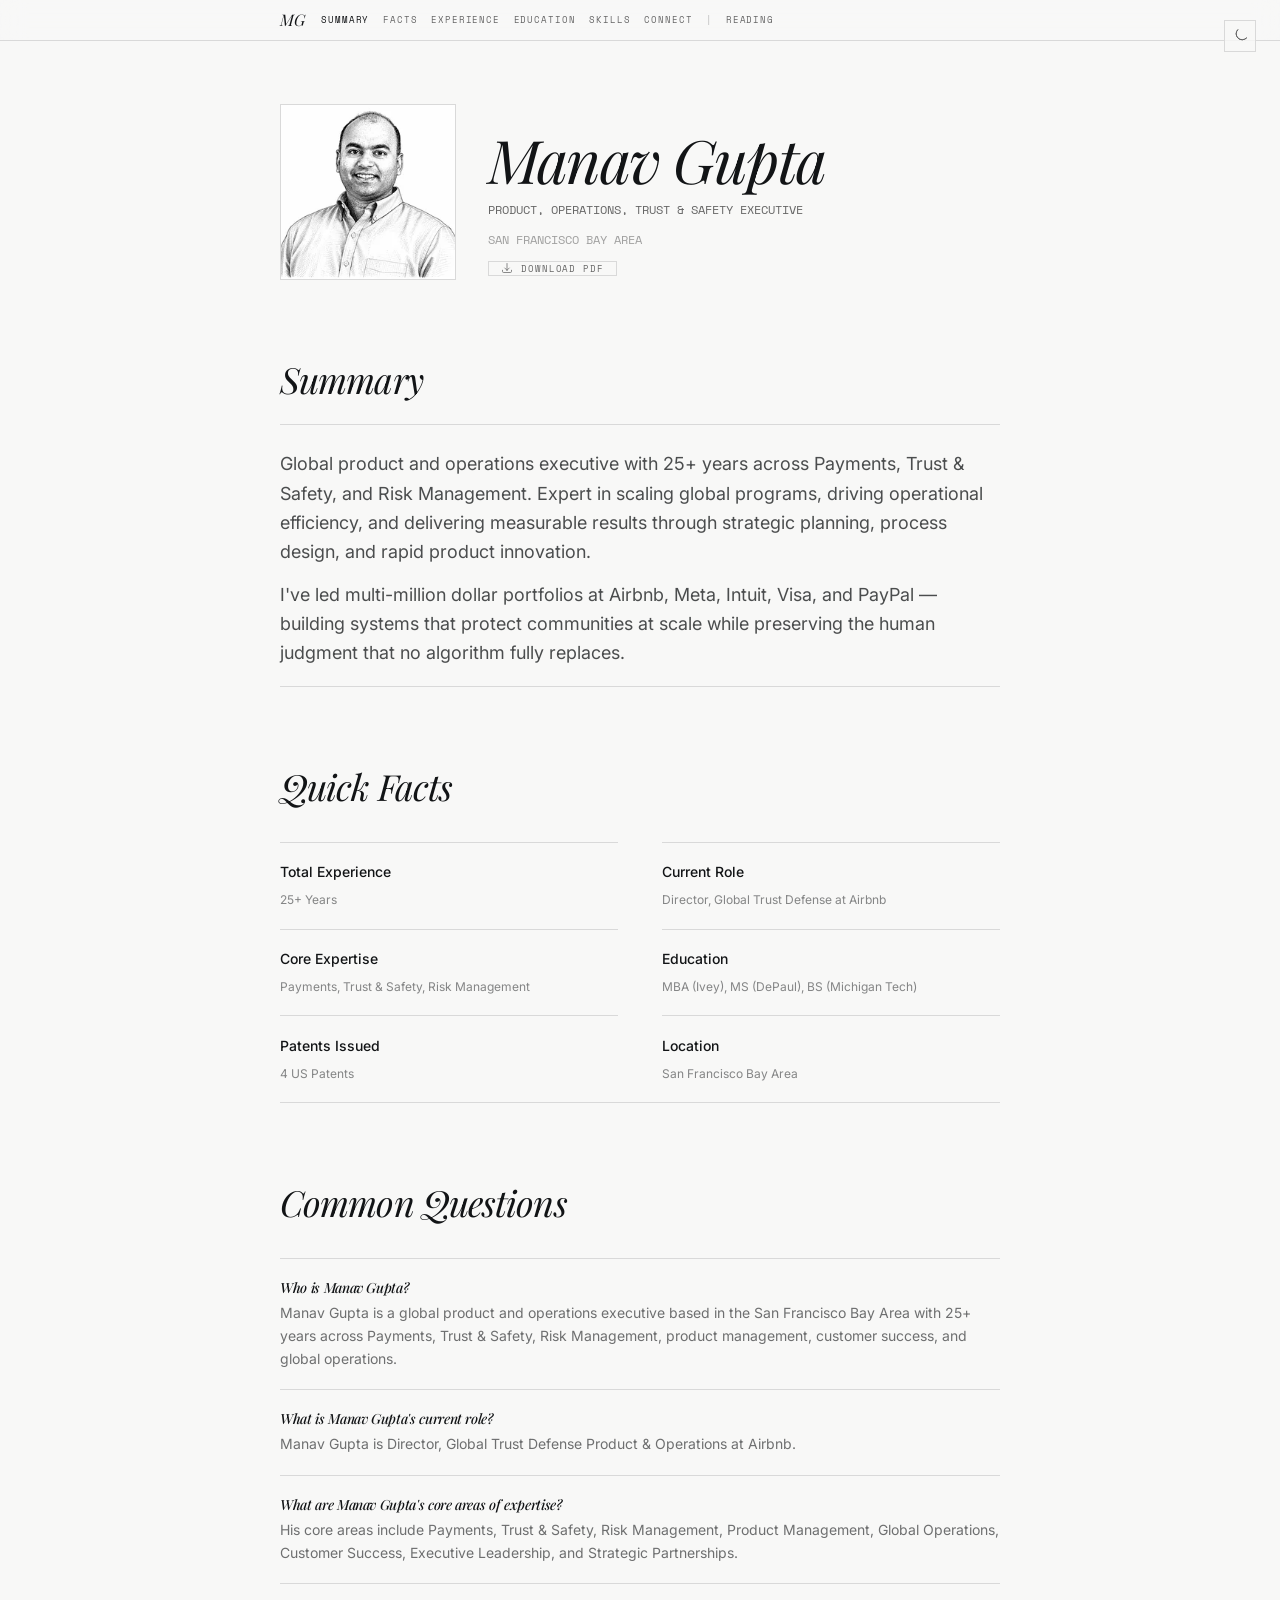
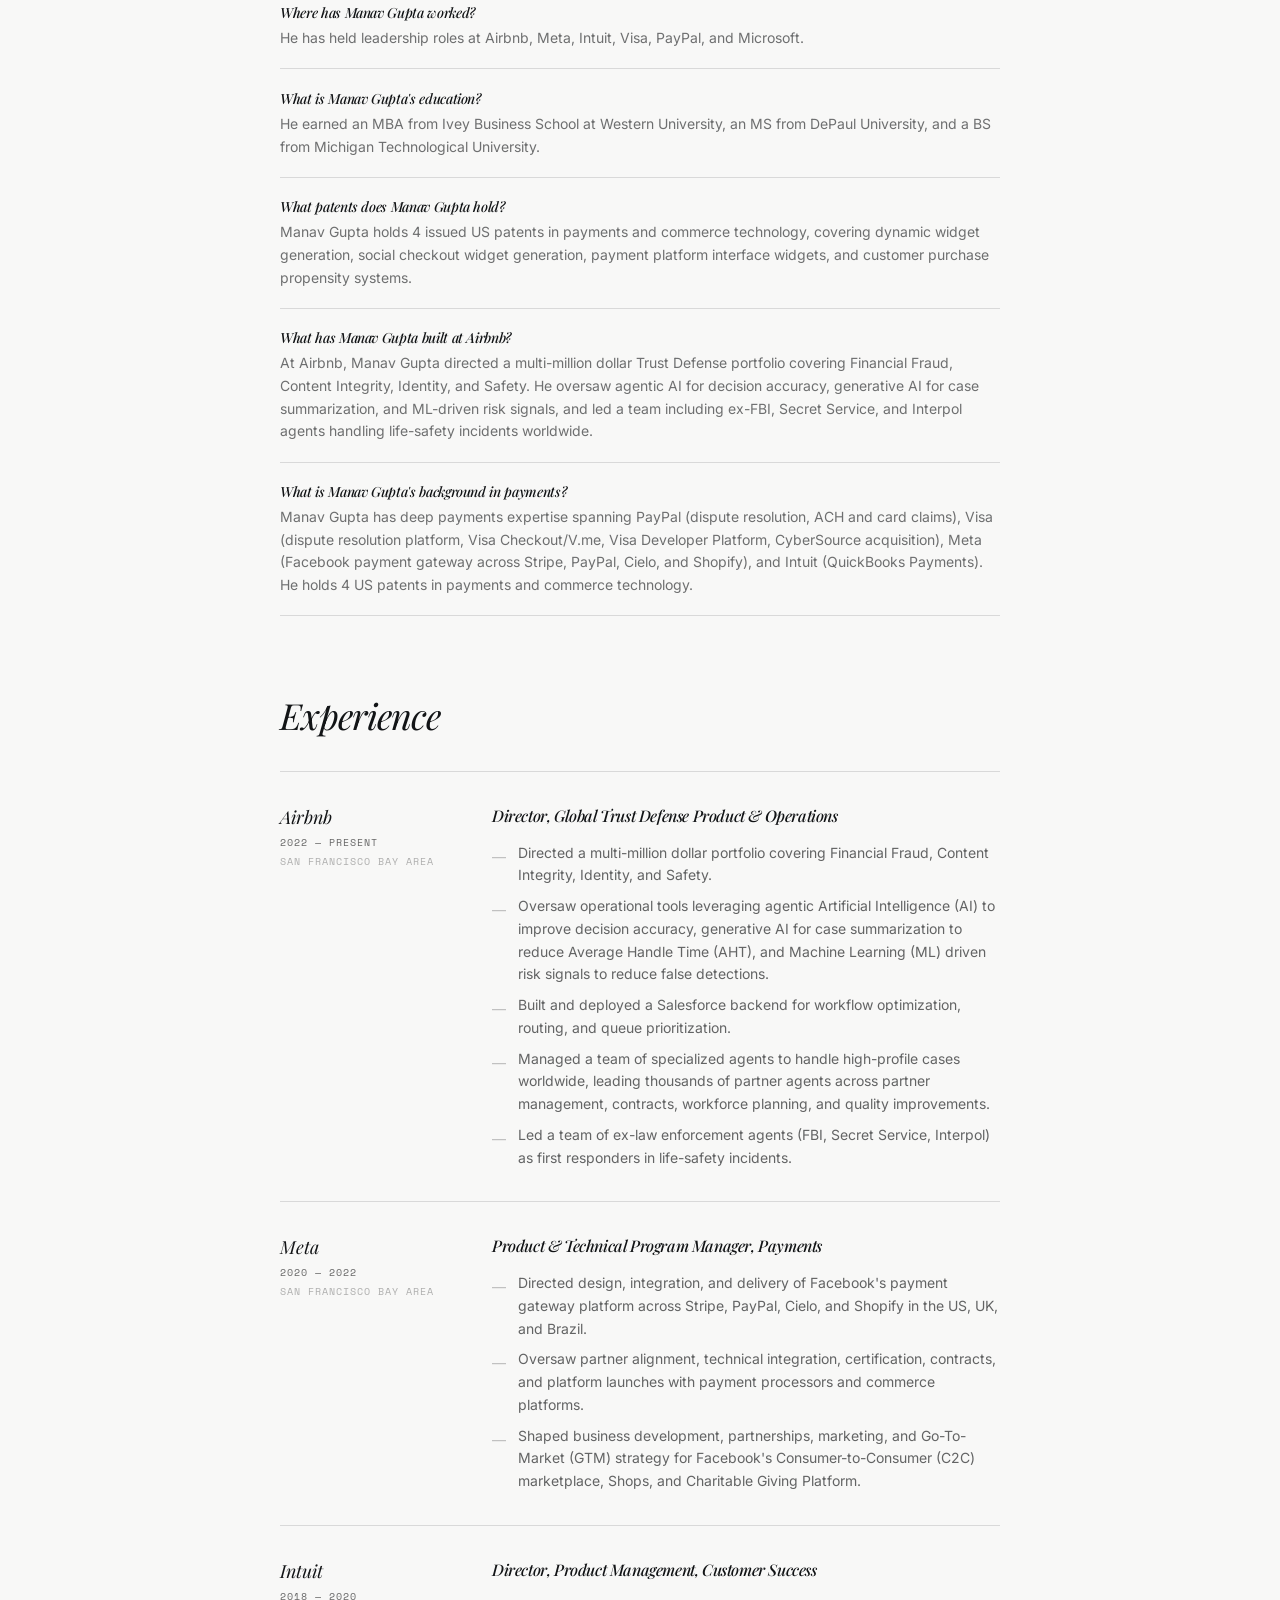
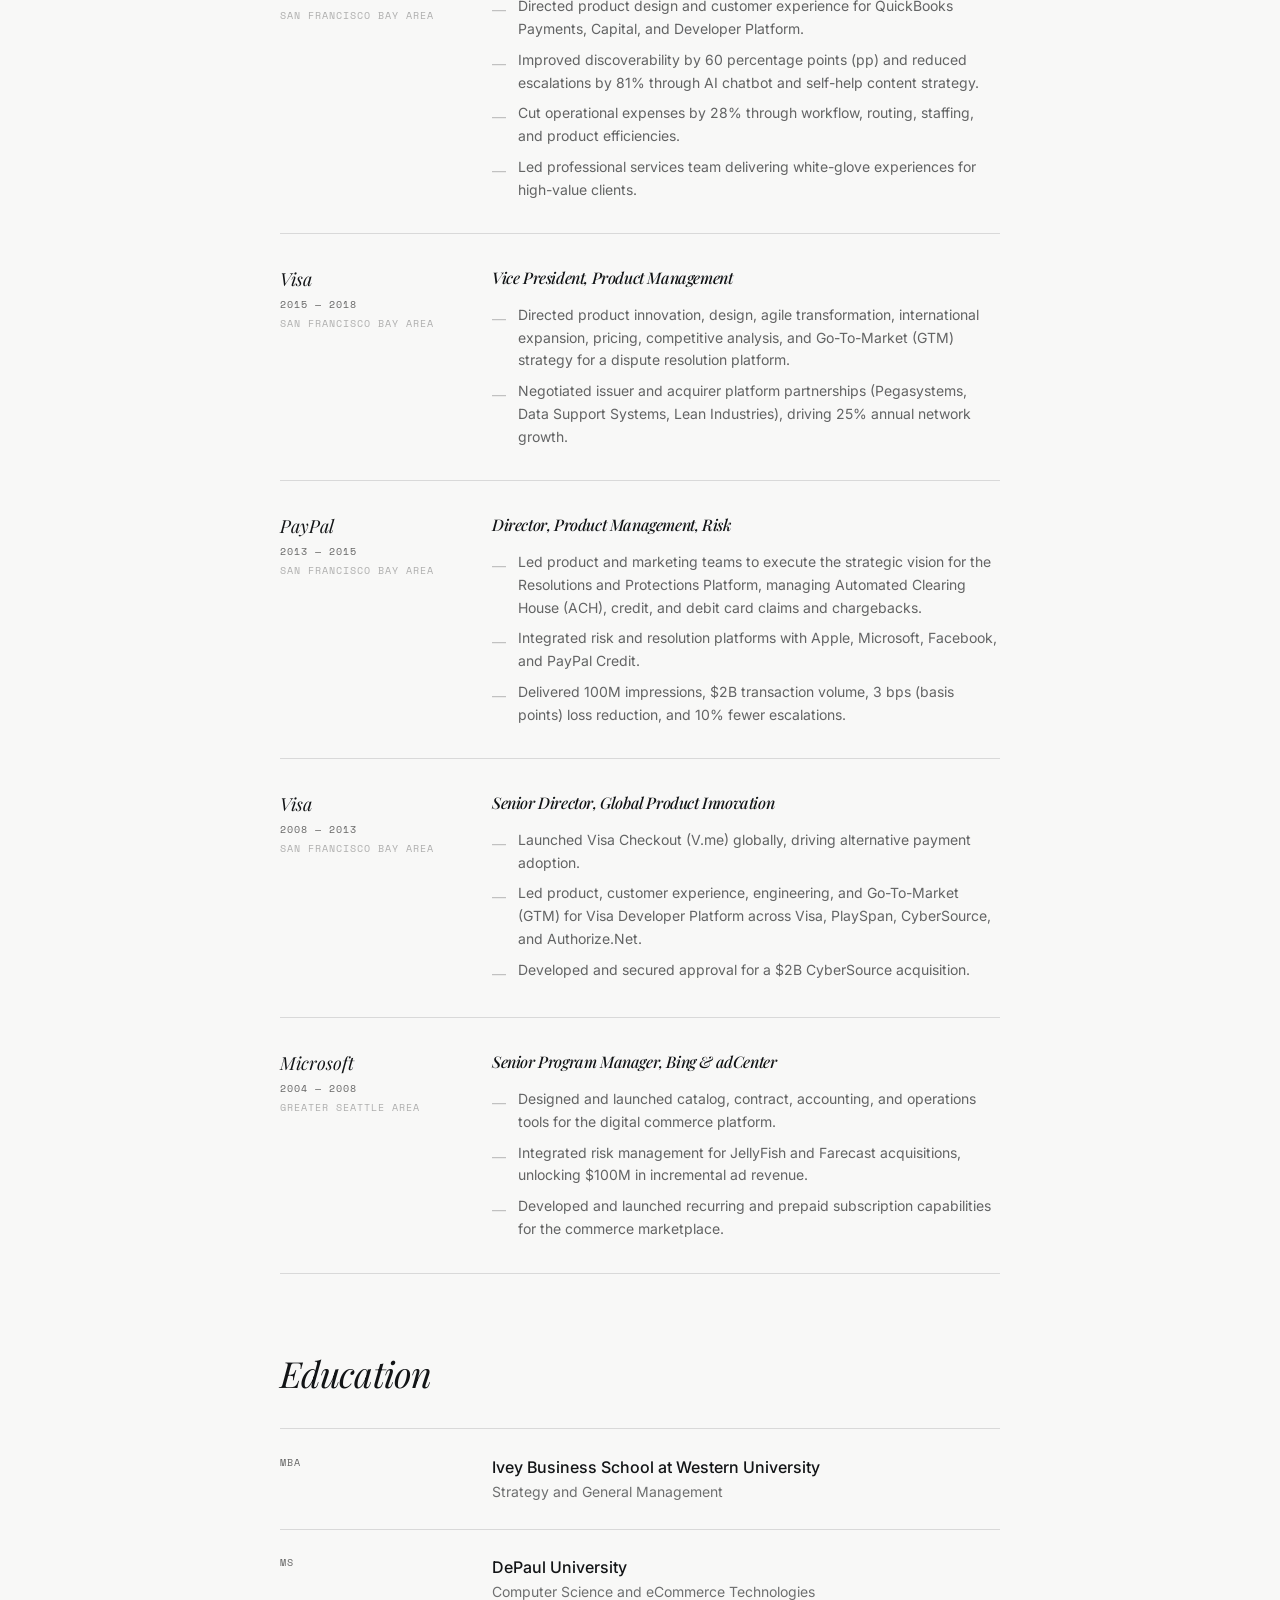
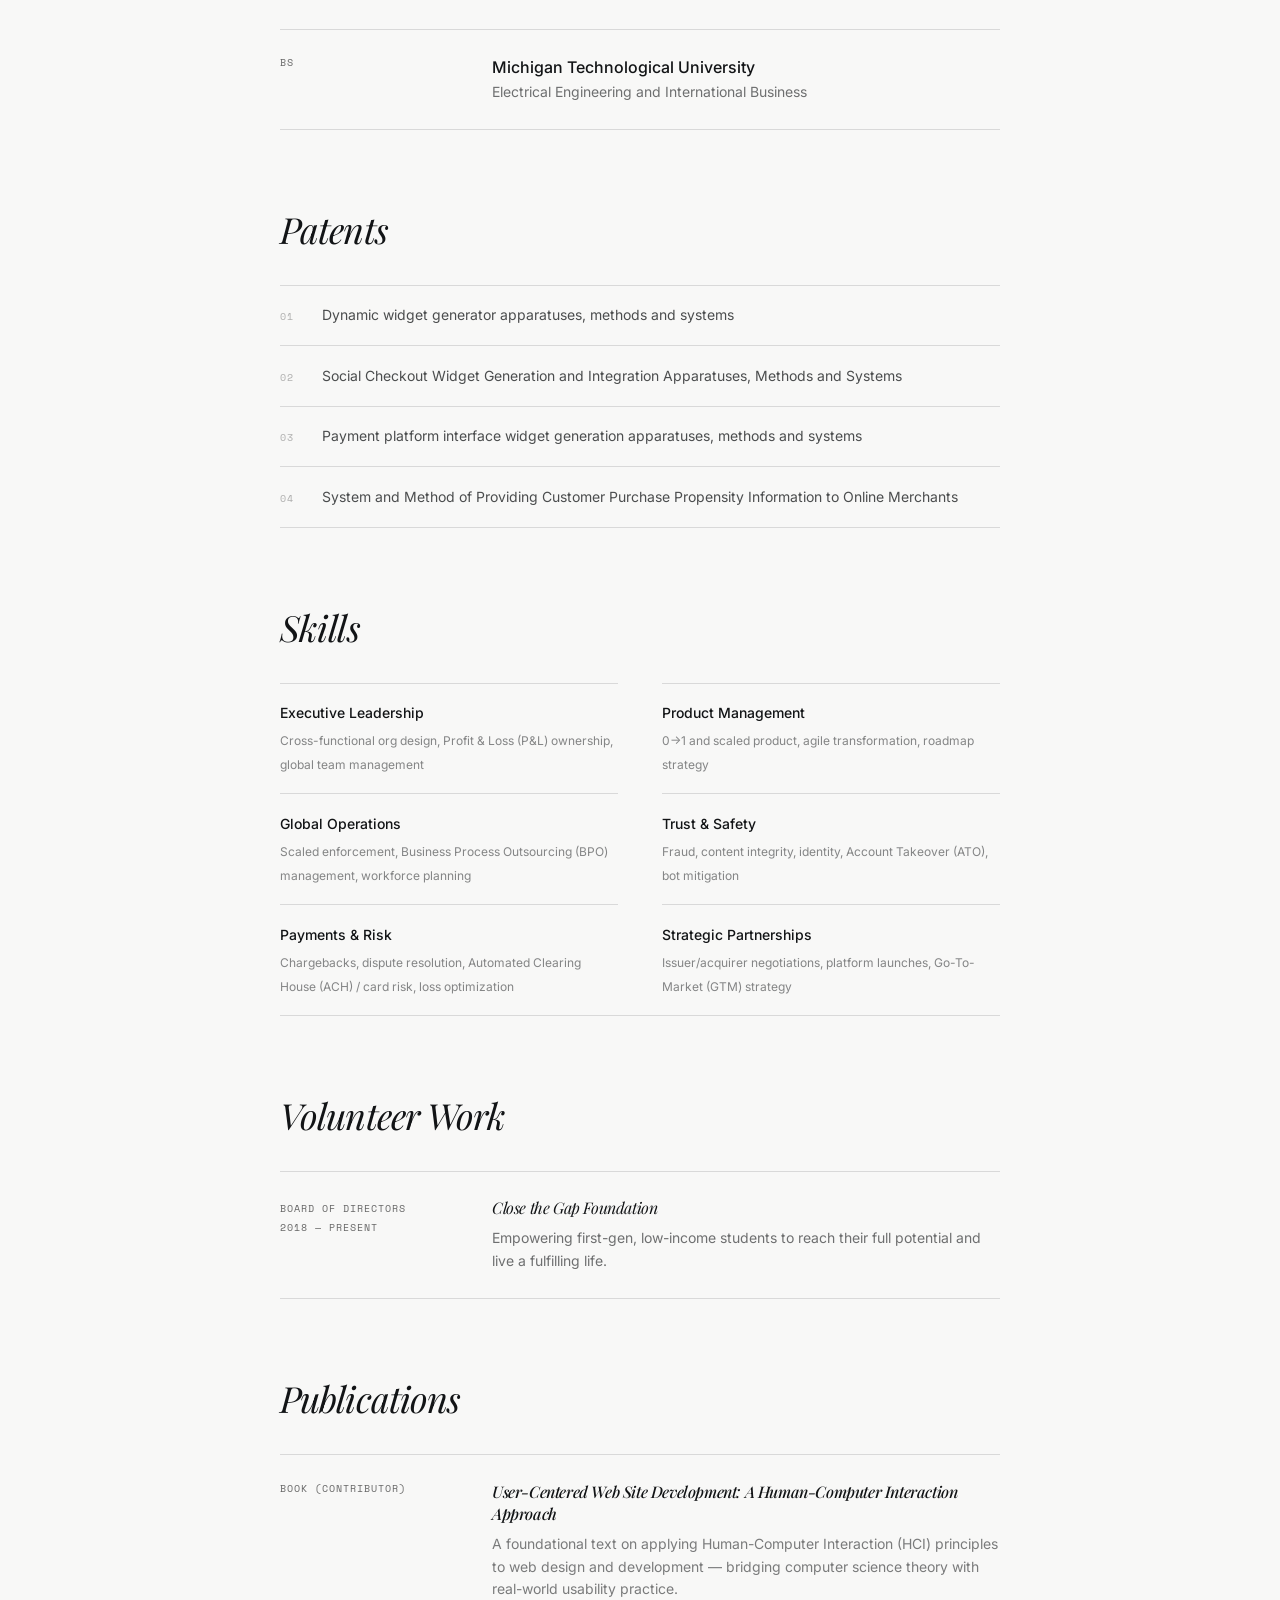
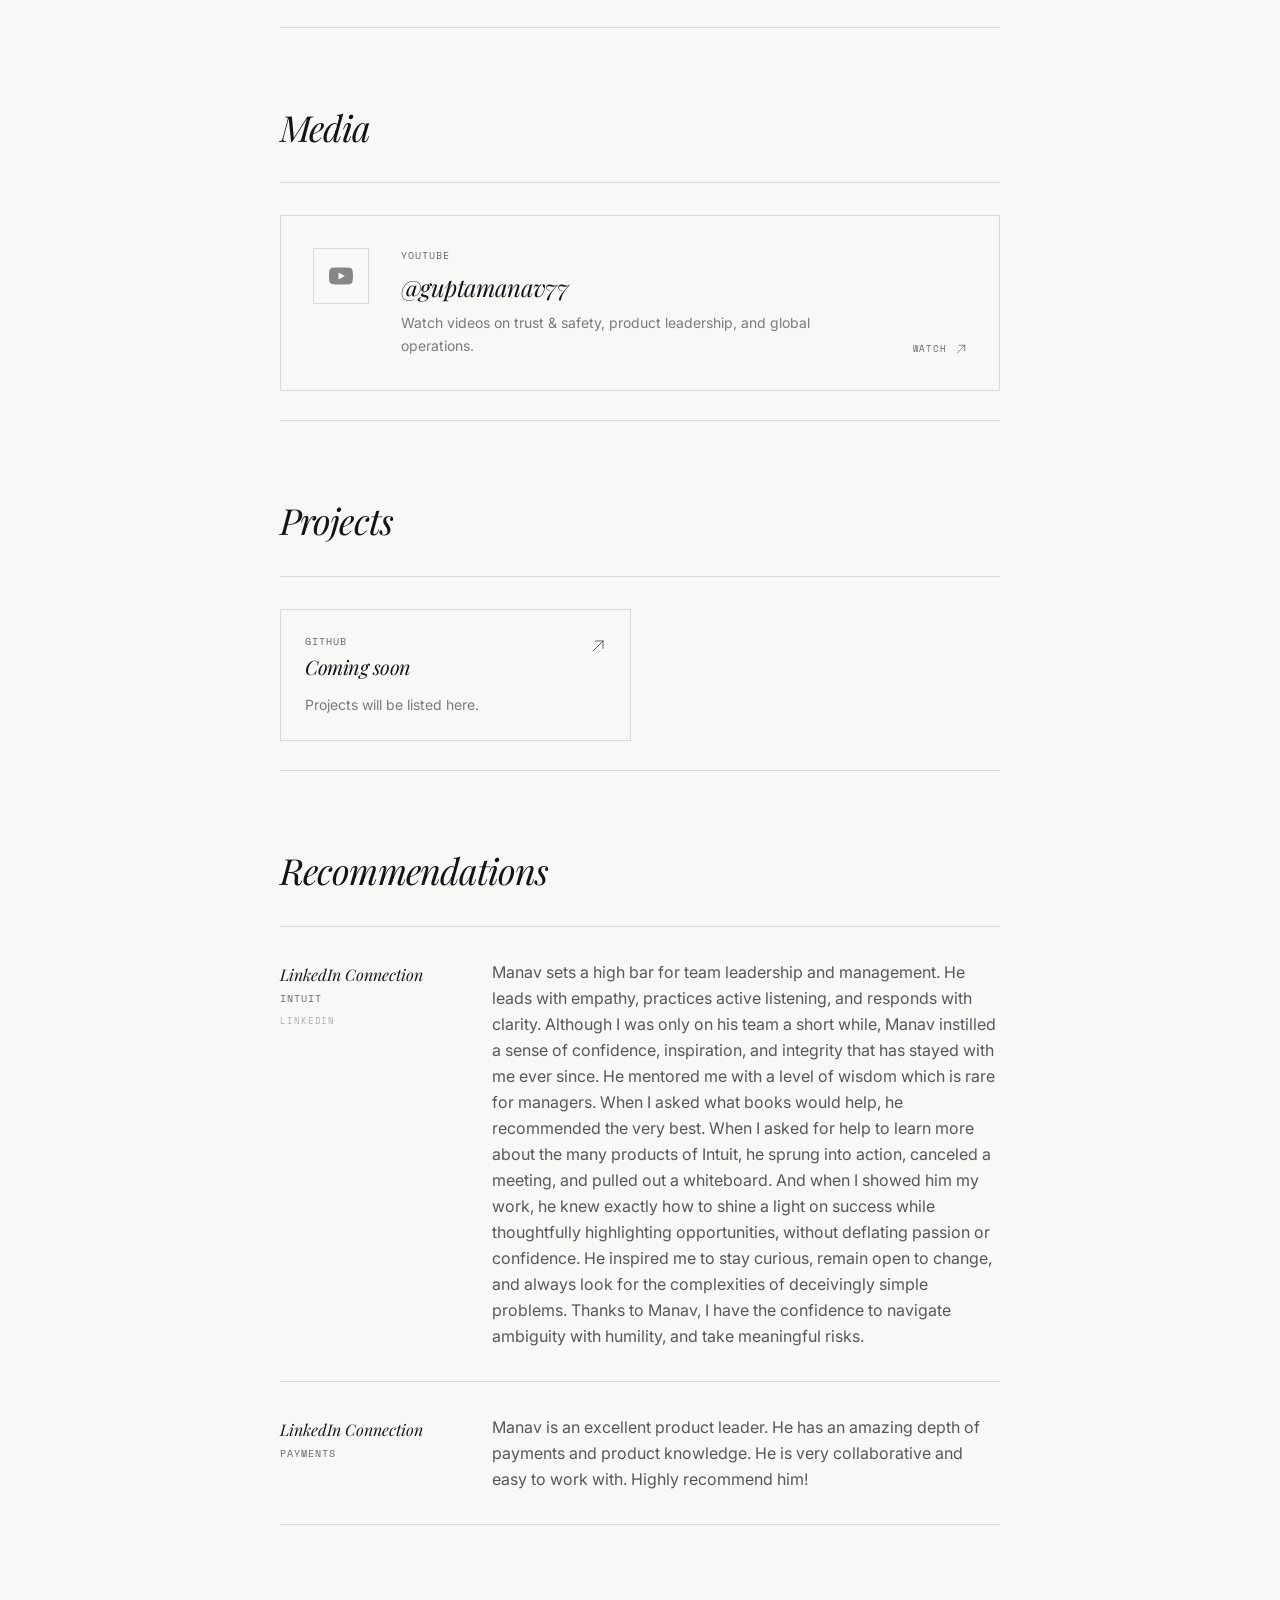
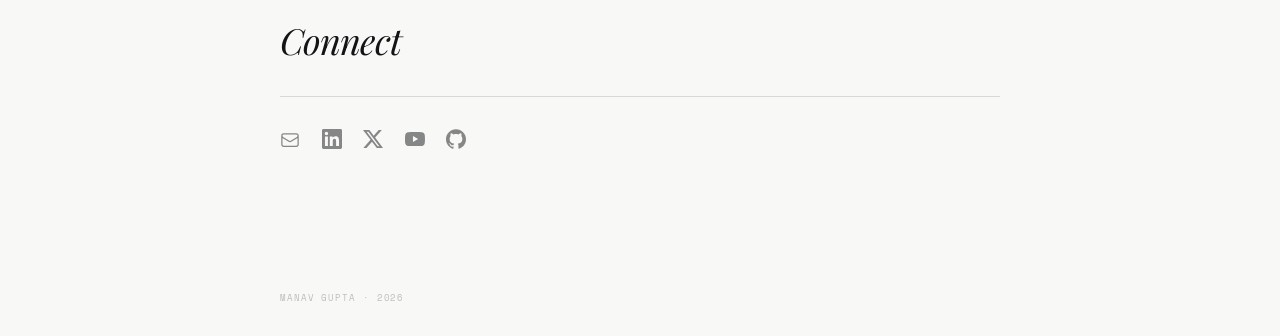
==== commit 262e88d6: "Optimize for SEO, GEO, and fix preview content visibility - SEO: add workedFor array, ImageObject fo" ====
--- a/index.html
+++ b/index.html
@@ -36,6 +36,7 @@
     <meta property="og:image:alt" content="Portrait of Manav Gupta" />
     <meta property="og:url" content="https://guptamanav.me/" />
     <meta property="og:locale" content="en_US" />
+    <meta property="og:updated_time" content="2026-06-24T00:00:00-07:00" />
     <meta property="profile:first_name" content="Manav" />
     <meta property="profile:last_name" content="Gupta" />
 
@@ -72,13 +73,27 @@
           "jobTitle": "Director, Global Trust Defense",
           "worksFor": {
             "@type": "Organization",
-            "name": "Airbnb"
+            "name": "Airbnb",
+            "url": "https://www.airbnb.com/"
           },
+          "workedFor": [
+            { "@type": "Organization", "name": "Airbnb", "url": "https://www.airbnb.com/" },
+            { "@type": "Organization", "name": "Meta", "url": "https://www.meta.com/" },
+            { "@type": "Organization", "name": "Intuit", "url": "https://www.intuit.com/" },
+            { "@type": "Organization", "name": "Visa", "url": "https://www.visa.com/" },
+            { "@type": "Organization", "name": "PayPal", "url": "https://www.paypal.com/" },
+            { "@type": "Organization", "name": "Microsoft", "url": "https://www.microsoft.com/" }
+          ],
           "description": "Global product and operations executive with 25+ years across Payments, Trust & Safety, and Risk Management.",
           "mainEntityOfPage": {
             "@id": "https://guptamanav.me/#profilepage"
           },
-          "image": "https://guptamanav.me/og-image.png",
+          "image": {
+            "@type": "ImageObject",
+            "url": "https://guptamanav.me/og-image.png",
+            "width": 1536,
+            "height": 1024
+          },
           "url": "https://guptamanav.me/",
           "sameAs": [
             "https://www.linkedin.com/in/guptam/",
@@ -162,6 +177,7 @@
           "url": "https://guptamanav.me/",
           "name": "Manav Gupta — Product, Operations, Trust & Safety Executive",
           "description": "Professional profile of Manav Gupta, a global product and operations executive with 25+ years across Payments, Trust & Safety, and Risk Management.",
+          "dateModified": "2026-06-24",
           "isPartOf": {
             "@id": "https://guptamanav.me/#website"
           },
@@ -174,7 +190,11 @@
             "width": 1536,
             "height": 1024
           },
-          "inLanguage": "en-US"
+          "inLanguage": "en-US",
+          "speakableSpecification": {
+            "@type": "SpeakableSpecification",
+            "cssSelector": ["#summary", "#facts", "#faq"]
+          }
         },
         {
           "@type": "BreadcrumbList",
@@ -231,8 +251,43 @@
                 "@type": "Answer",
                 "text": "Manav Gupta earned an MBA from Ivey Business School at Western University, an MS from DePaul University, and a BS from Michigan Technological University."
               }
+            },
+            {
+              "@type": "Question",
+              "name": "What patents does Manav Gupta hold?",
+              "acceptedAnswer": {
+                "@type": "Answer",
+                "text": "Manav Gupta holds 4 issued US patents in payments and commerce technology, covering dynamic widget generation, social checkout widget generation, payment platform interface widgets, and customer purchase propensity systems."
+              }
+            },
+            {
+              "@type": "Question",
+              "name": "What has Manav Gupta built at Airbnb?",
+              "acceptedAnswer": {
+                "@type": "Answer",
+                "text": "At Airbnb, Manav Gupta directed a multi-million dollar Trust Defense portfolio covering Financial Fraud, Content Integrity, Identity, and Safety. He oversaw agentic AI for decision accuracy, generative AI for case summarization, and ML-driven risk signals, and led a team including ex-FBI, Secret Service, and Interpol agents handling life-safety incidents worldwide."
+              }
+            },
+            {
+              "@type": "Question",
+              "name": "What is Manav Gupta's background in payments?",
+              "acceptedAnswer": {
+                "@type": "Answer",
+                "text": "Manav Gupta has deep payments expertise spanning PayPal (dispute resolution, ACH and card claims), Visa (dispute resolution platform, Visa Checkout/V.me, Visa Developer Platform, CyberSource acquisition), Meta (Facebook payment gateway across Stripe, PayPal, Cielo, and Shopify), and Intuit (QuickBooks Payments). He holds 4 US patents in payments and commerce technology."
+              }
             }
           ]
+        },
+        {
+          "@type": "Book",
+          "@id": "https://guptamanav.me/#publication-hci",
+          "name": "User-Centered Web Site Development: A Human-Computer Interaction Approach",
+          "author": [
+            { "@type": "Person", "@id": "https://guptamanav.me/#person" }
+          ],
+          "contributor": { "@id": "https://guptamanav.me/#person" },
+          "genre": "Computer Science",
+          "about": "Human-Computer Interaction, web design, usability"
         },
         {
           "@type": "ItemList",
@@ -297,7 +352,7 @@
         </header>
 
         <!-- Floating Theme Toggle Button -->
-        <div class="fixed top-5 right-6 z-40 no-print theme-toggle-container" style="opacity: 0;">
+        <div class="fixed top-5 right-6 z-40 no-print theme-toggle-container">
           <button aria-label="Switch to dark mode" data-testid="button-theme-toggle" class="w-8 h-8 flex items-center justify-center text-muted-foreground hover:text-foreground transition-colors duration-200 border border-border bg-background-80 backdrop-blur-sm rounded-sm">
             <svg class="w-4 h-4" viewBox="0 0 24 24" fill="none" stroke="currentColor" stroke-width="1.5">
               <path stroke-linecap="round" stroke-linejoin="round" d="M21.75 15.07A9.004 9.004 0 0 1 8.93 2.25 9 9 0 1 0 21.75 15.07z"></path>
@@ -306,7 +361,7 @@
         </div>
 
         <main class="max-w-3xl mx-auto px-6 py-24 md:py-32">
-          <div class="space-y-28 content-container" style="opacity: 0;">
+          <div class="space-y-28 content-container">
             
             <!-- Hero Section -->
             <section class="flex flex-col md:flex-row md:items-end gap-10 fade-in-section" id="hero">
@@ -397,6 +452,18 @@
                   <div class="border-t border-border py-6">
                     <h3 class="font-medium text-foreground text-sm mb-1">What is Manav Gupta&#x27;s education?</h3>
                     <p class="text-foreground/60 text-sm leading-relaxed">He earned an MBA from Ivey Business School at Western University, an MS from DePaul University, and a BS from Michigan Technological University.</p>
+                  </div>
+                  <div class="border-t border-border py-6">
+                    <h3 class="font-medium text-foreground text-sm mb-1">What patents does Manav Gupta hold?</h3>
+                    <p class="text-foreground/60 text-sm leading-relaxed">Manav Gupta holds 4 issued US patents in payments and commerce technology, covering dynamic widget generation, social checkout widget generation, payment platform interface widgets, and customer purchase propensity systems.</p>
+                  </div>
+                  <div class="border-t border-border py-6">
+                    <h3 class="font-medium text-foreground text-sm mb-1">What has Manav Gupta built at Airbnb?</h3>
+                    <p class="text-foreground/60 text-sm leading-relaxed">At Airbnb, Manav Gupta directed a multi-million dollar Trust Defense portfolio covering Financial Fraud, Content Integrity, Identity, and Safety. He oversaw agentic AI for decision accuracy, generative AI for case summarization, and ML-driven risk signals, and led a team including ex-FBI, Secret Service, and Interpol agents handling life-safety incidents worldwide.</p>
+                  </div>
+                  <div class="border-t border-border py-6">
+                    <h3 class="font-medium text-foreground text-sm mb-1">What is Manav Gupta&#x27;s background in payments?</h3>
+                    <p class="text-foreground/60 text-sm leading-relaxed">Manav Gupta has deep payments expertise spanning PayPal (dispute resolution, ACH and card claims), Visa (dispute resolution platform, Visa Checkout/V.me, Visa Developer Platform, CyberSource acquisition), Meta (Facebook payment gateway across Stripe, PayPal, Cielo, and Shopify), and Intuit (QuickBooks Payments). He holds 4 US patents in payments and commerce technology.</p>
                   </div>
                   <div class="border-t border-border"></div>
                 </div>
--- a/styles.css
+++ b/styles.css
@@ -1444,8 +1444,17 @@
   transform: translateY(0);
 }
 
-.content-container, .theme-toggle-container {
-  transition: opacity 0.5s ease-out;
+.content-container {
+  animation: containerFadeIn 0.5s ease-out 0.1s both;
+}
+
+.theme-toggle-container {
+  animation: containerFadeIn 0.5s ease-out 0.3s both;
+}
+
+@keyframes containerFadeIn {
+  from { opacity: 0; }
+  to   { opacity: 1; }
 }
 
 /* Print Layout Optimization Stylesheet */
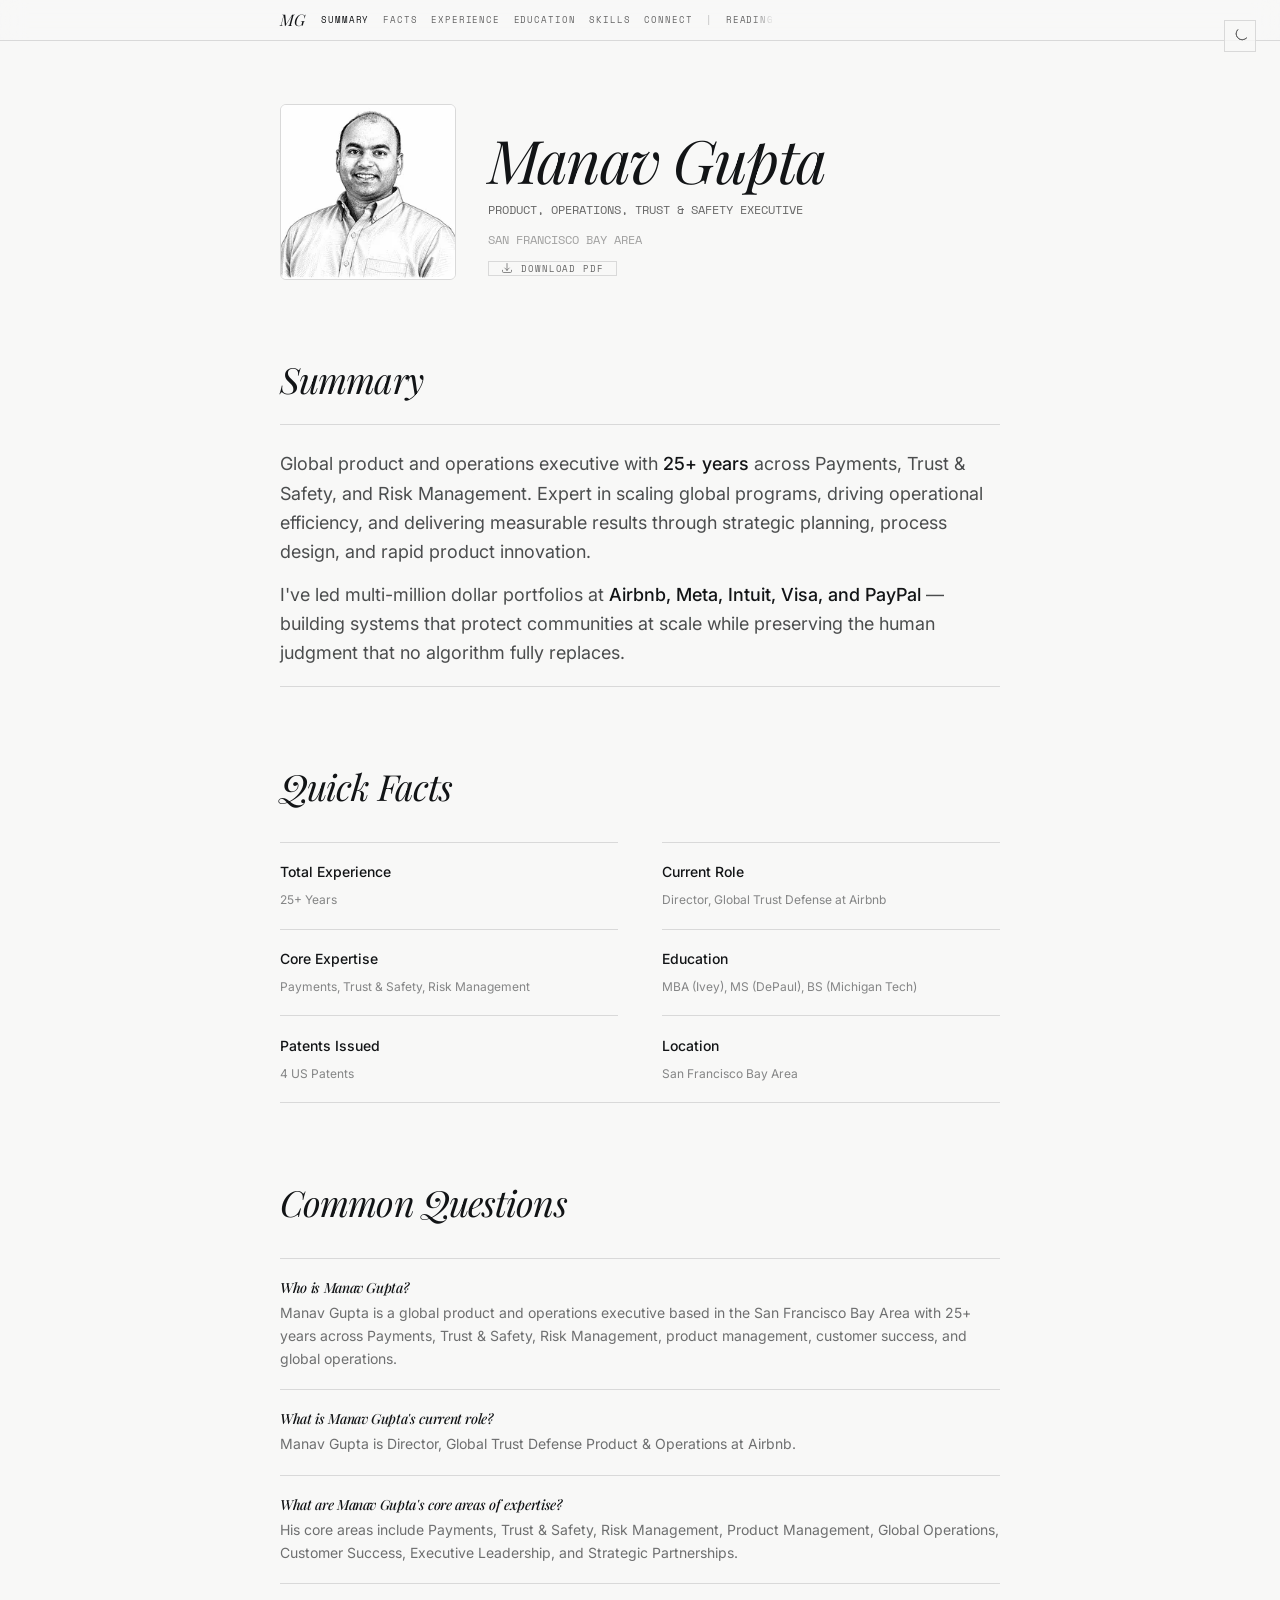
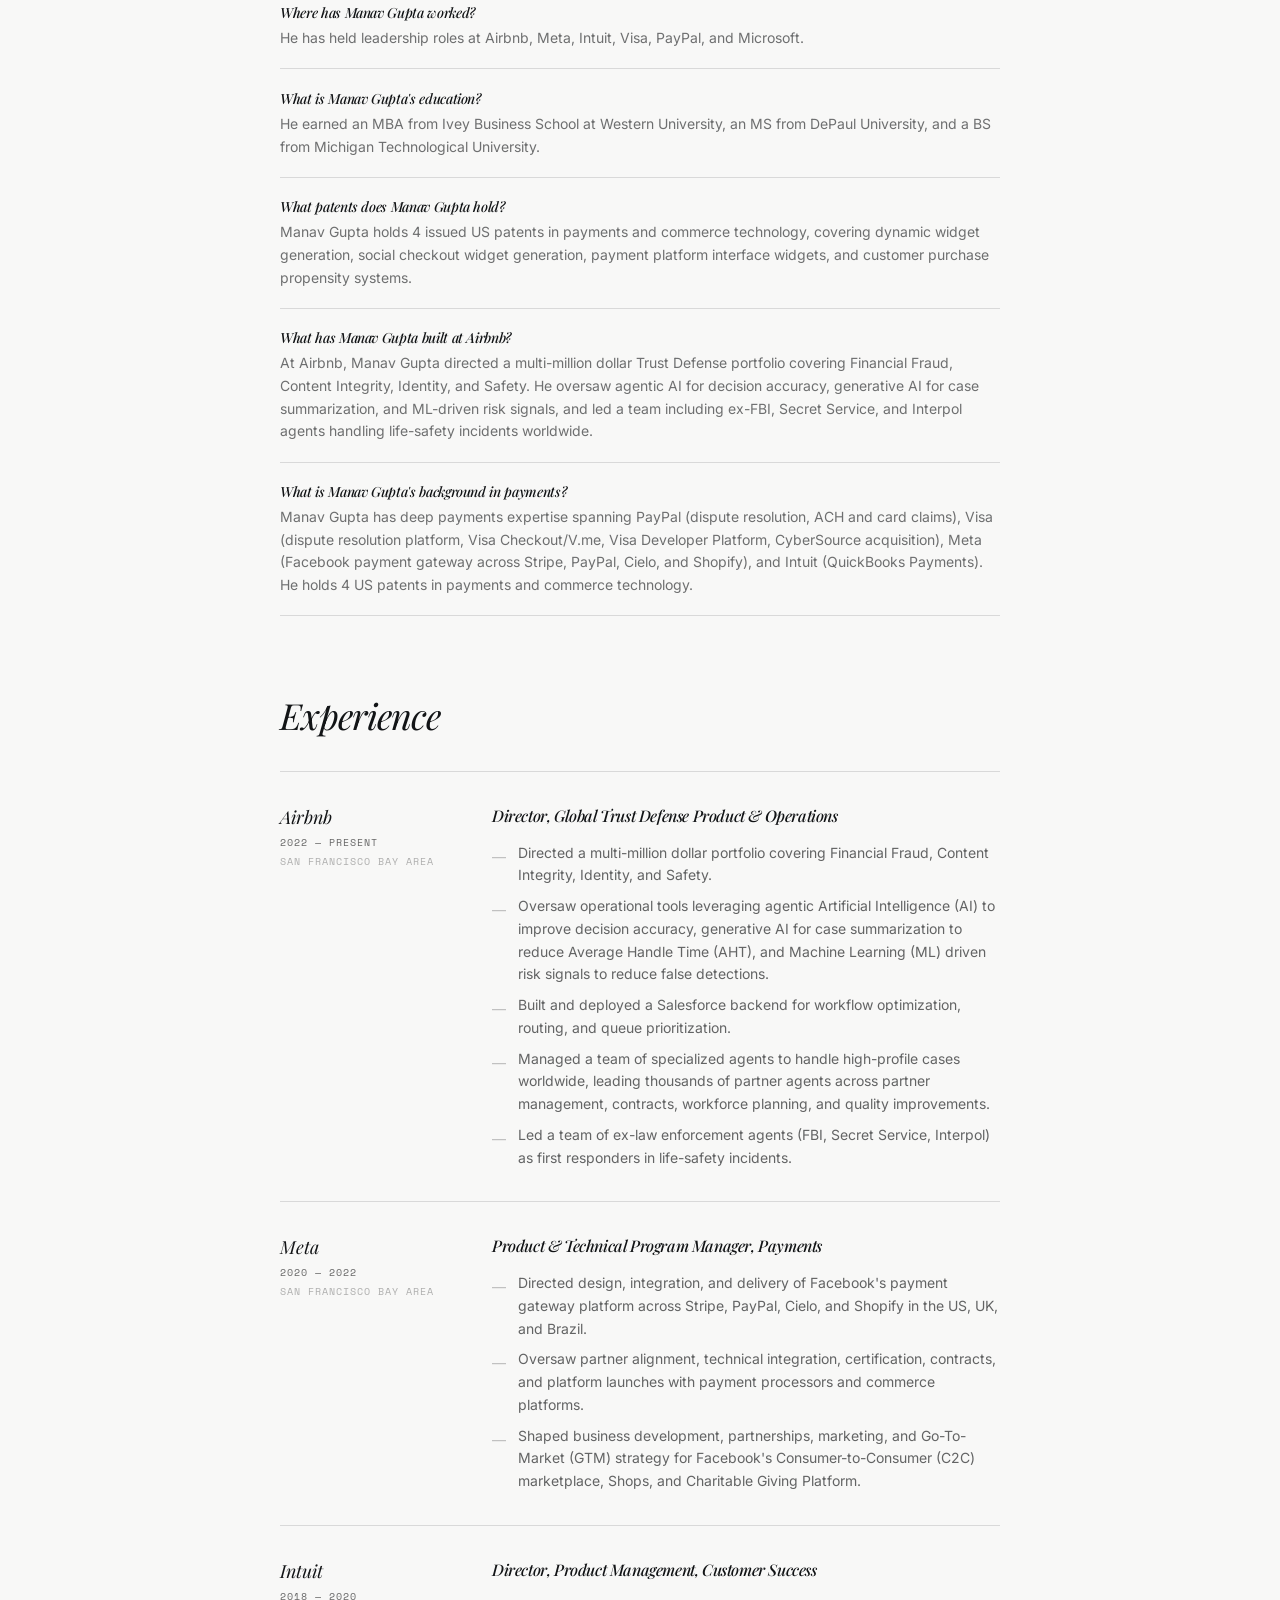
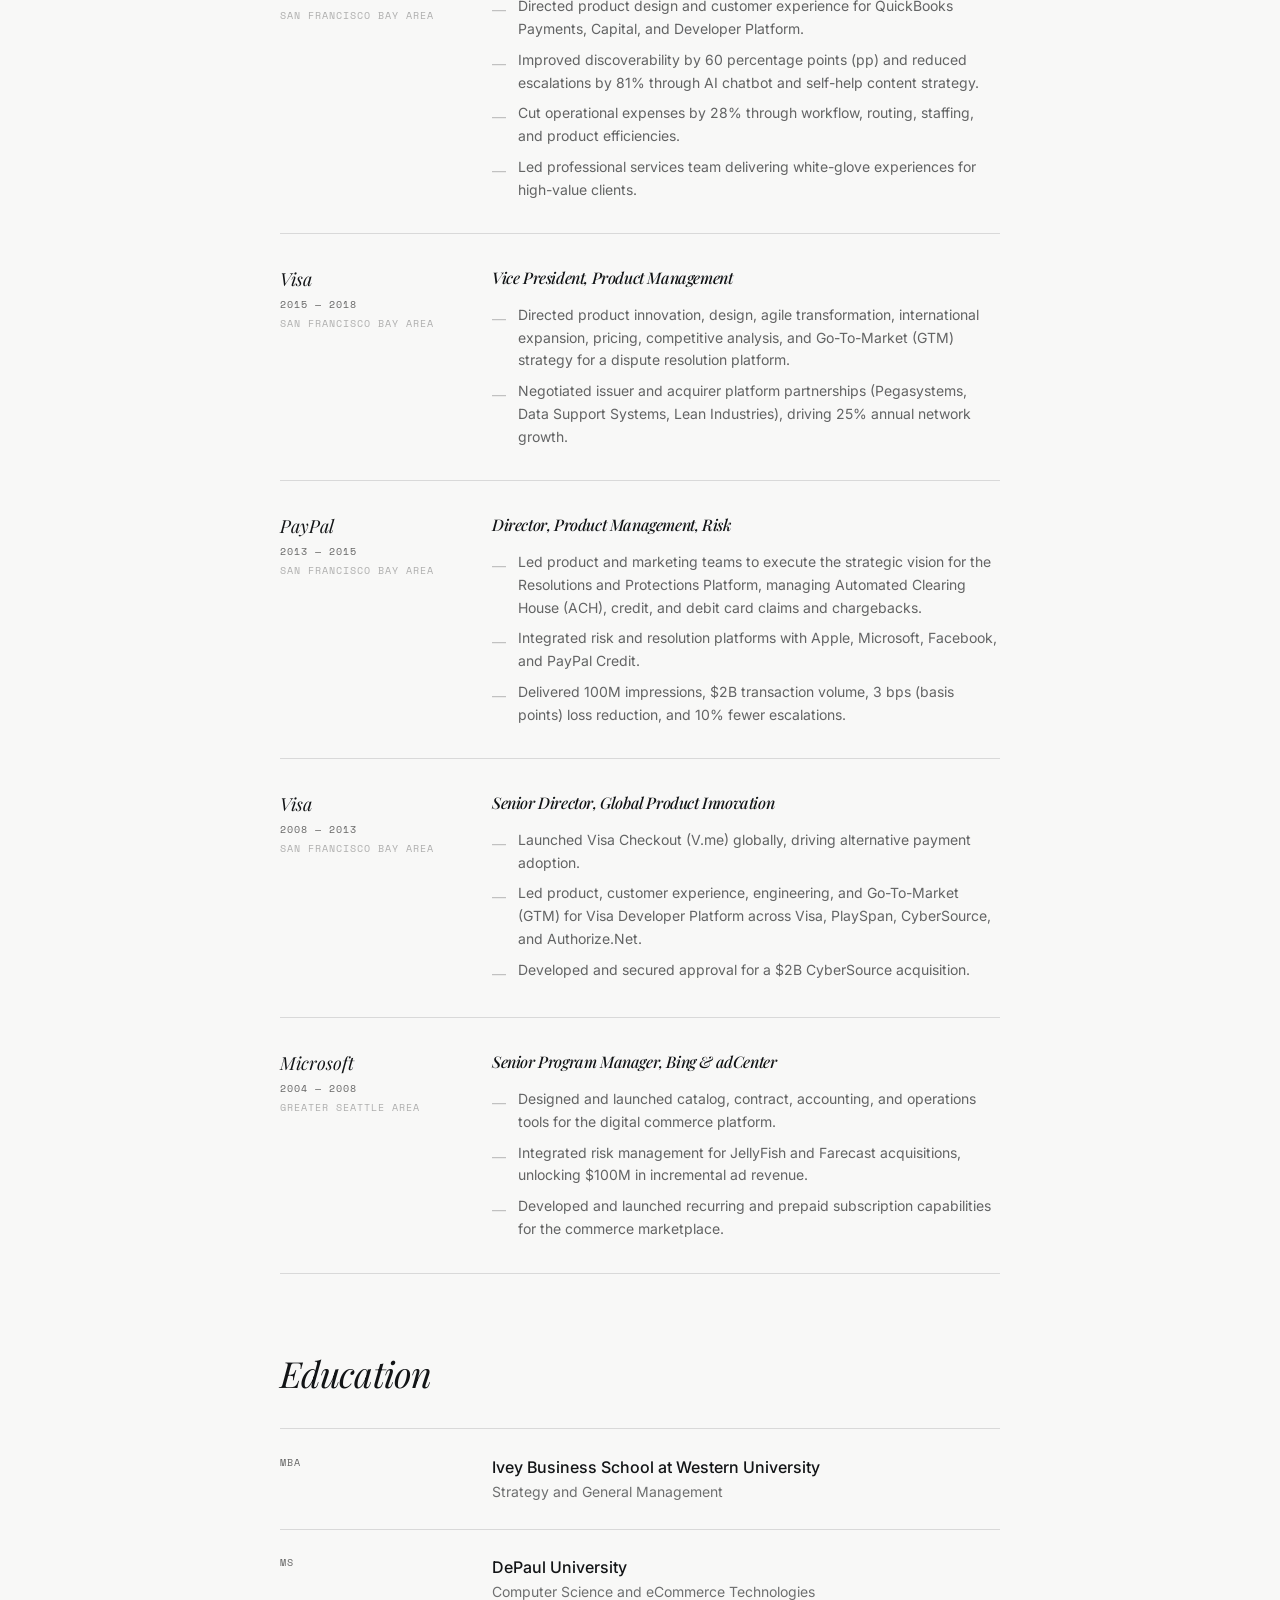
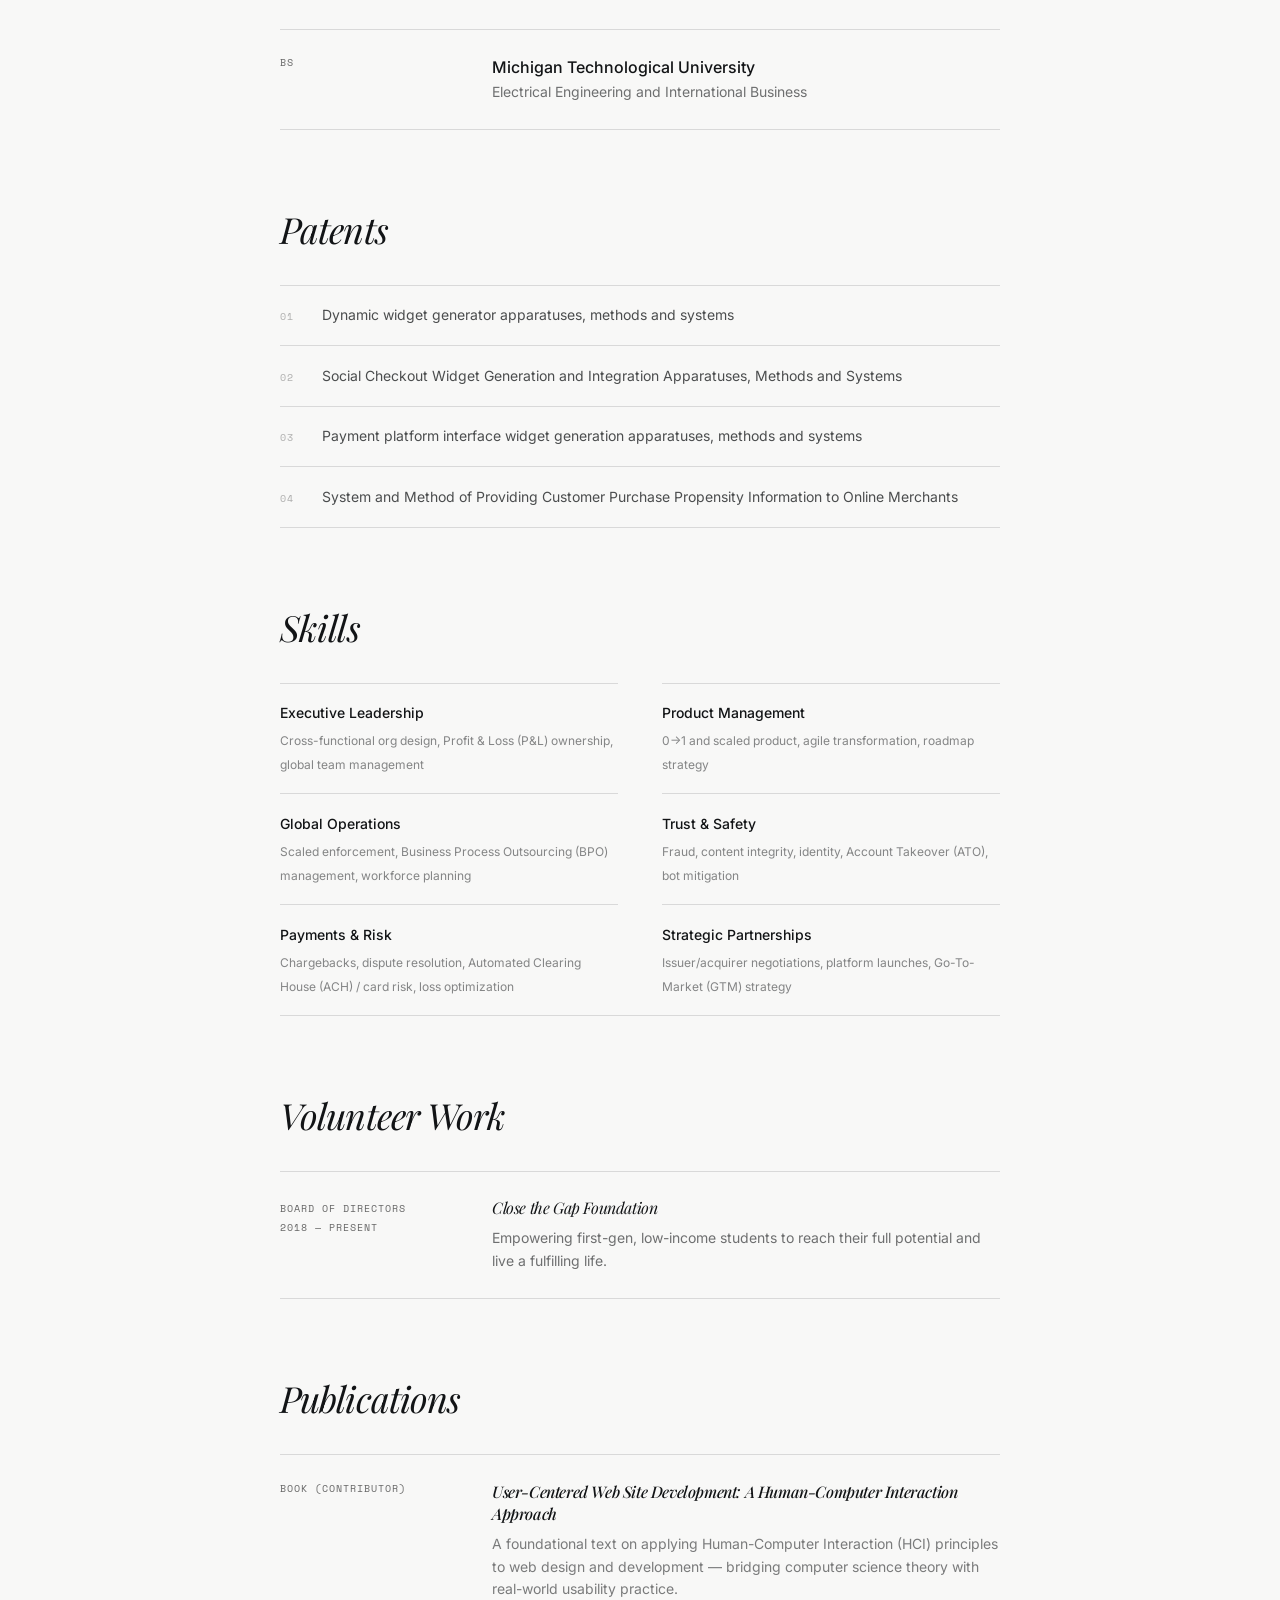
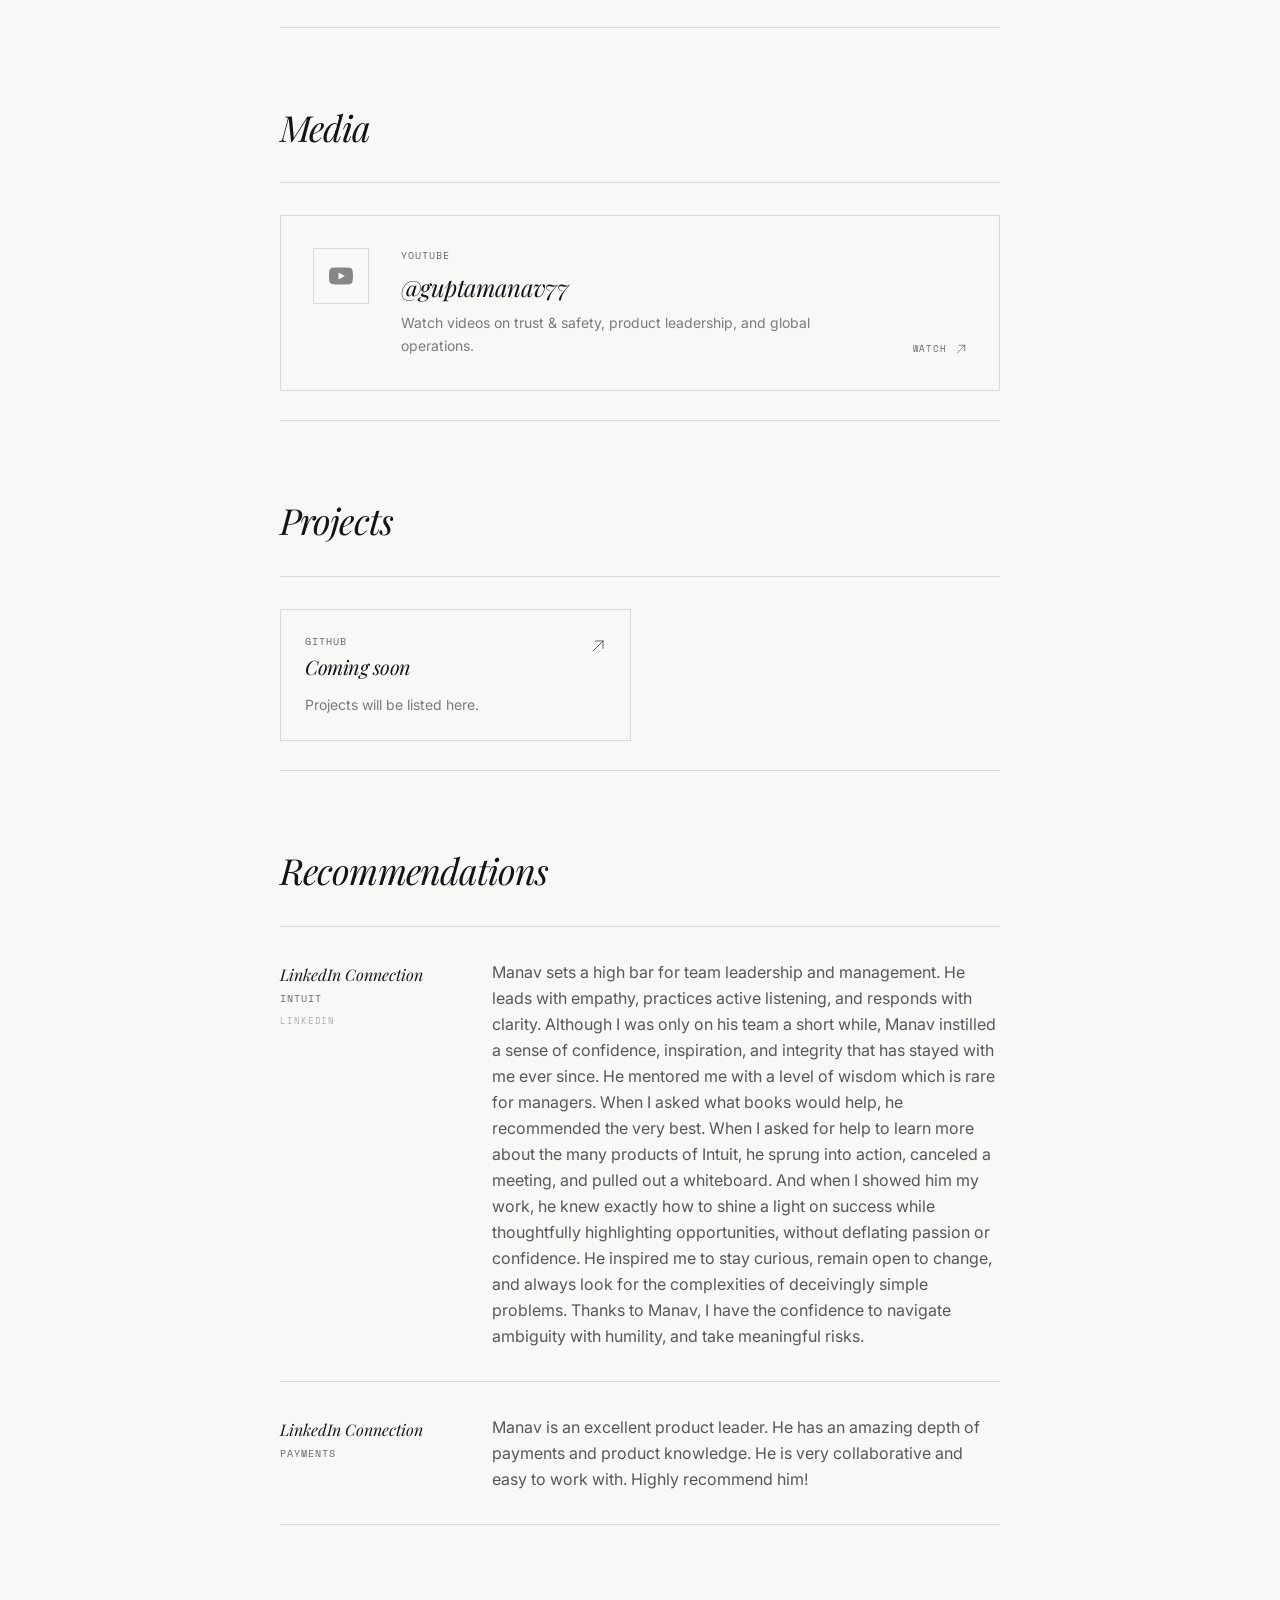
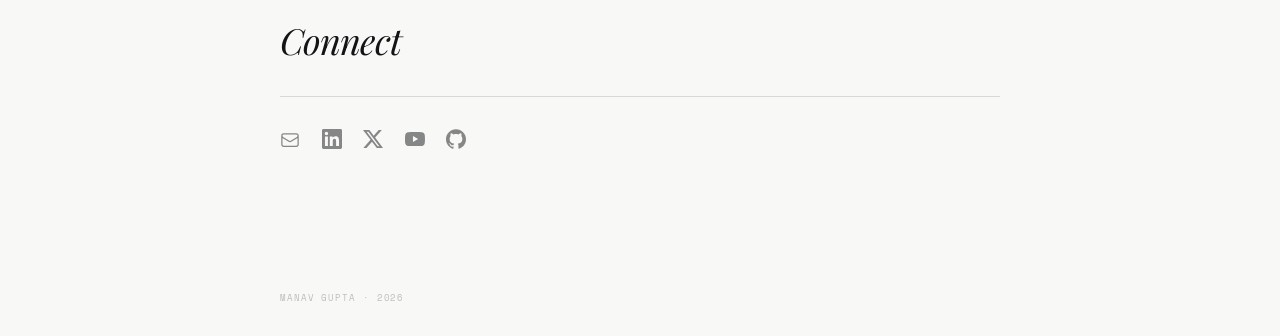
==== commit 63e309e5: "Polish hero portrait, nav overflow, spacing, and CTA styling Rounds and shadows the portrait frame s" ====
--- a/index.html
+++ b/index.html
@@ -177,7 +177,7 @@
           "url": "https://guptamanav.me/",
           "name": "Manav Gupta — Product, Operations, Trust & Safety Executive",
           "description": "Professional profile of Manav Gupta, a global product and operations executive with 25+ years across Payments, Trust & Safety, and Risk Management.",
-          "dateModified": "2026-06-24",
+          "dateModified": "2026-06-24T00:00:00-07:00",
           "isPartOf": {
             "@id": "https://guptamanav.me/#website"
           },
@@ -365,14 +365,14 @@
             
             <!-- Hero Section -->
             <section class="flex flex-col md:flex-row md:items-end gap-10 fade-in-section" id="hero">
-              <div class="w-36 h-36 md:w-44 md:h-44 shrink-0 overflow-hidden border border-border">
+              <div class="w-36 h-36 md:w-44 md:h-44 shrink-0 overflow-hidden border border-border portrait-frame">
                 <img src="portrait.webp" alt="Portrait of Manav Gupta" class="w-full h-full object-cover grayscale" width="176" height="176" data-testid="img-headshot"/>
               </div>
               <div class="space-y-3">
                 <h1 class="text-5xl md:text-6xl text-foreground leading-none" data-testid="text-name">Manav Gupta</h1>
                 <p class="font-mono uppercase text-xs tracking-[0.2em] text-muted-foreground" data-testid="text-title">Product, Operations, Trust &amp; Safety Executive</p>
                 <p class="font-mono uppercase text-xs tracking-[0.2em] text-muted-foreground/60">San Francisco Bay Area</p>
-                <button data-testid="button-download-pdf" class="no-print mt-2 inline-flex items-center gap-2 font-mono uppercase text-[9px] tracking-widest text-muted-foreground hover:text-foreground border border-border px-3 py-1.5 transition-colors duration-200">
+                <button data-testid="button-download-pdf" class="no-print mt-2 inline-flex items-center gap-2 font-mono uppercase text-[9px] tracking-widest text-muted-foreground border border-border px-3 py-1.5 transition-colors duration-200 btn-invert-hover">
                   <svg class="w-3 h-3" viewBox="0 0 24 24" fill="none" stroke="currentColor" stroke-width="1.5">
                     <path stroke-linecap="round" stroke-linejoin="round" d="M3 16.5v2.25A2.25 2.25 0 0 0 5.25 21h13.5A2.25 2.25 0 0 0 21 18.75V16.5M16.5 12 12 16.5m0 0L7.5 12m4.5 4.5V3"></path>
                   </svg>Download PDF
@@ -385,8 +385,8 @@
               <div class="space-y-6">
                 <h2 class="text-3xl md:text-4xl text-foreground">Summary</h2>
                 <div class="border-t border-border pt-8 space-y-4 text-foreground/75 leading-relaxed text-base md:text-lg">
-                  <p>Global product and operations executive with 25+ years across Payments, Trust &amp; Safety, and Risk Management. Expert in scaling global programs, driving operational efficiency, and delivering measurable results through strategic planning, process design, and rapid product innovation.</p>
-                  <p>I&#x27;ve led multi-million dollar portfolios at Airbnb, Meta, Intuit, Visa, and PayPal — building systems that protect communities at scale while preserving the human judgment that no algorithm fully replaces.</p>
+                  <p>Global product and operations executive with <strong>25+ years</strong> across Payments, Trust &amp; Safety, and Risk Management. Expert in scaling global programs, driving operational efficiency, and delivering measurable results through strategic planning, process design, and rapid product innovation.</p>
+                  <p>I&#x27;ve led multi-million dollar portfolios at <strong>Airbnb, Meta, Intuit, Visa, and PayPal</strong> — building systems that protect communities at scale while preserving the human judgment that no algorithm fully replaces.</p>
                 </div>
                 <div class="border-t border-border"></div>
               </div>
--- a/styles.css
+++ b/styles.css
@@ -140,6 +140,8 @@
   overflow-x: auto;
   scrollbar-width: none;
   -webkit-overflow-scrolling: touch;
+  mask-image: linear-gradient(to right, black calc(100% - 20px), transparent 100%);
+  -webkit-mask-image: linear-gradient(to right, black calc(100% - 20px), transparent 100%);
 }
 
 .site-header-nav::-webkit-scrollbar {
@@ -489,6 +491,14 @@
   filter: grayscale(0%);
 }
 
+.portrait-frame {
+  border-radius: 6px;
+}
+
+.dark .portrait-frame {
+  box-shadow: 0 16px 32px -16px hsl(0 0% 0% / 0.65);
+}
+
 /* Borders */
 .border {
   border-width: 1px;
@@ -681,6 +691,17 @@
 
 .hover\:border-foreground-30:hover {
   border-color: hsl(var(--foreground) / 0.3);
+}
+
+.btn-invert-hover:hover {
+  background-color: hsl(var(--foreground));
+  color: hsl(var(--background));
+  border-color: hsl(var(--foreground));
+}
+
+strong {
+  color: hsl(var(--foreground));
+  font-weight: 500;
 }
 
 .px-3 {
@@ -1215,7 +1236,7 @@
   }
 
   .space-y-28 > * + * {
-    margin-top: 3.5rem;
+    margin-top: 2.75rem;
   }
 
   .space-y-10 > * + * {
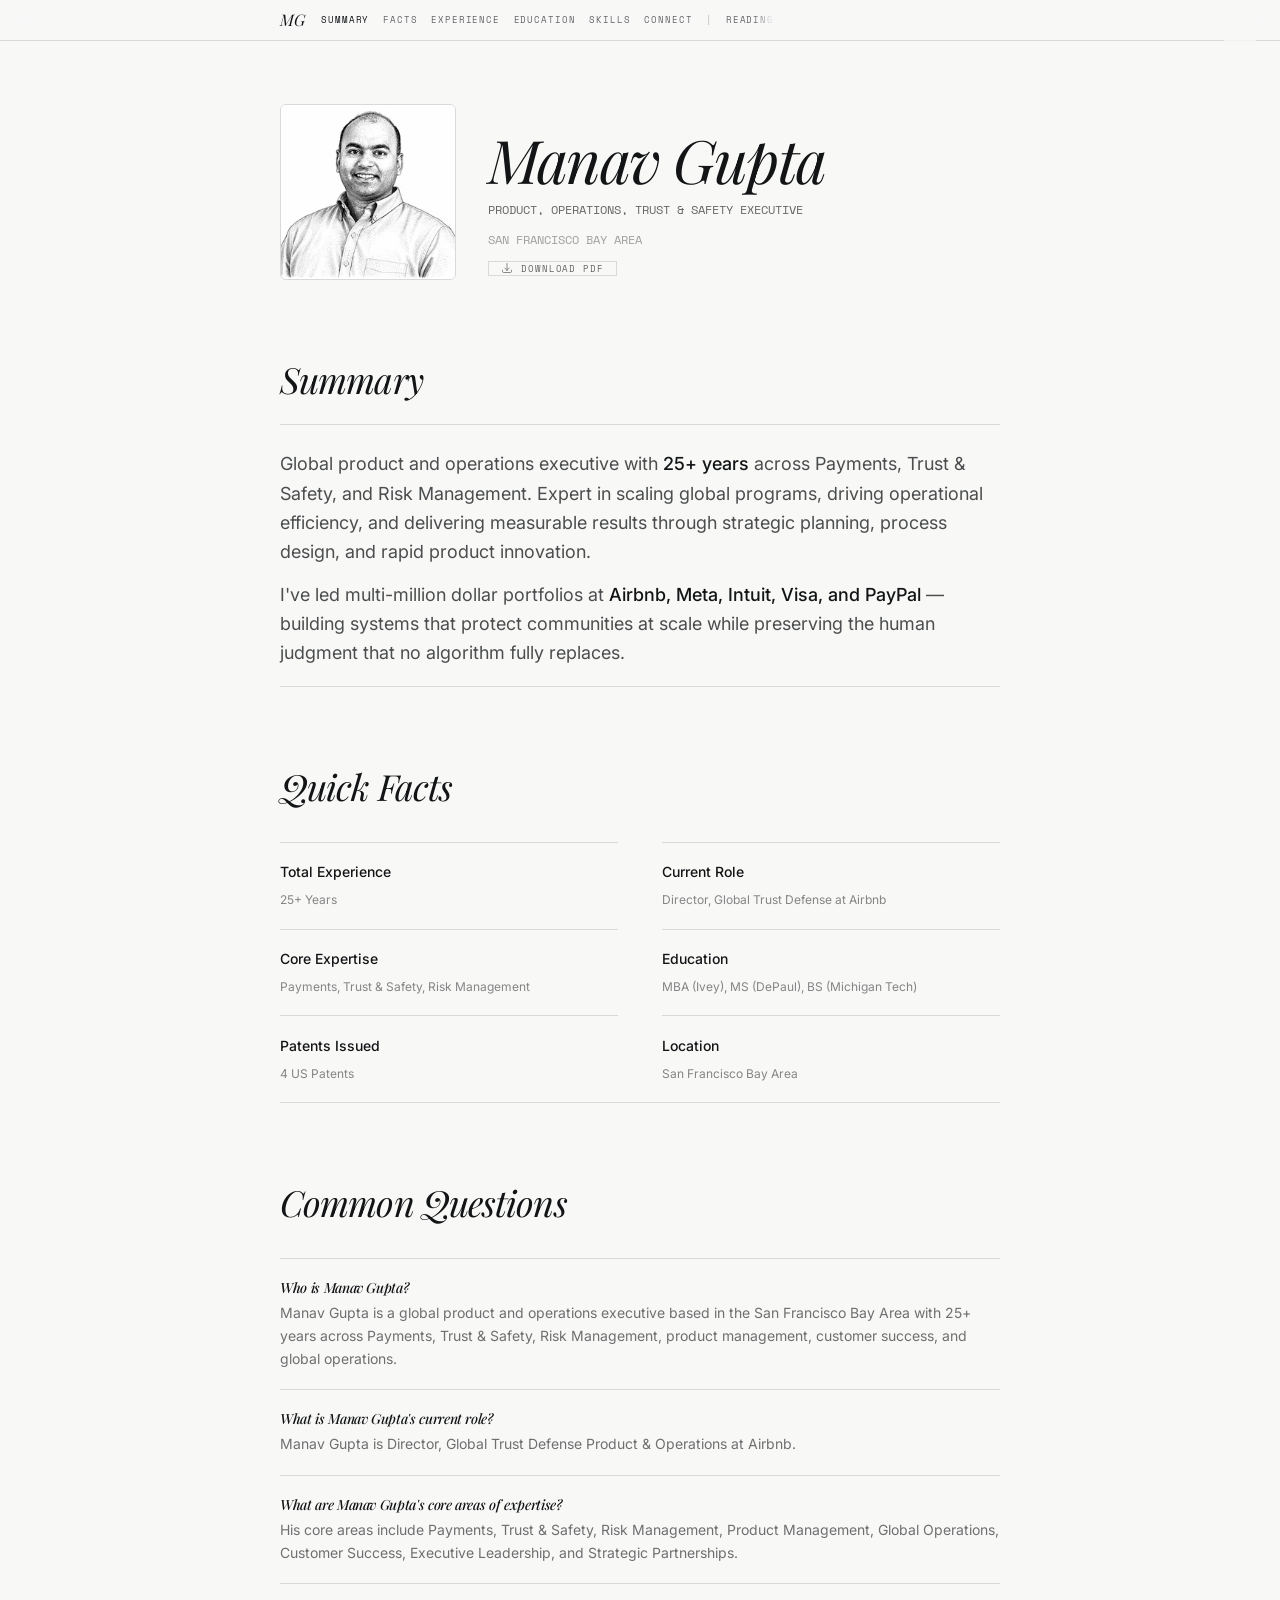
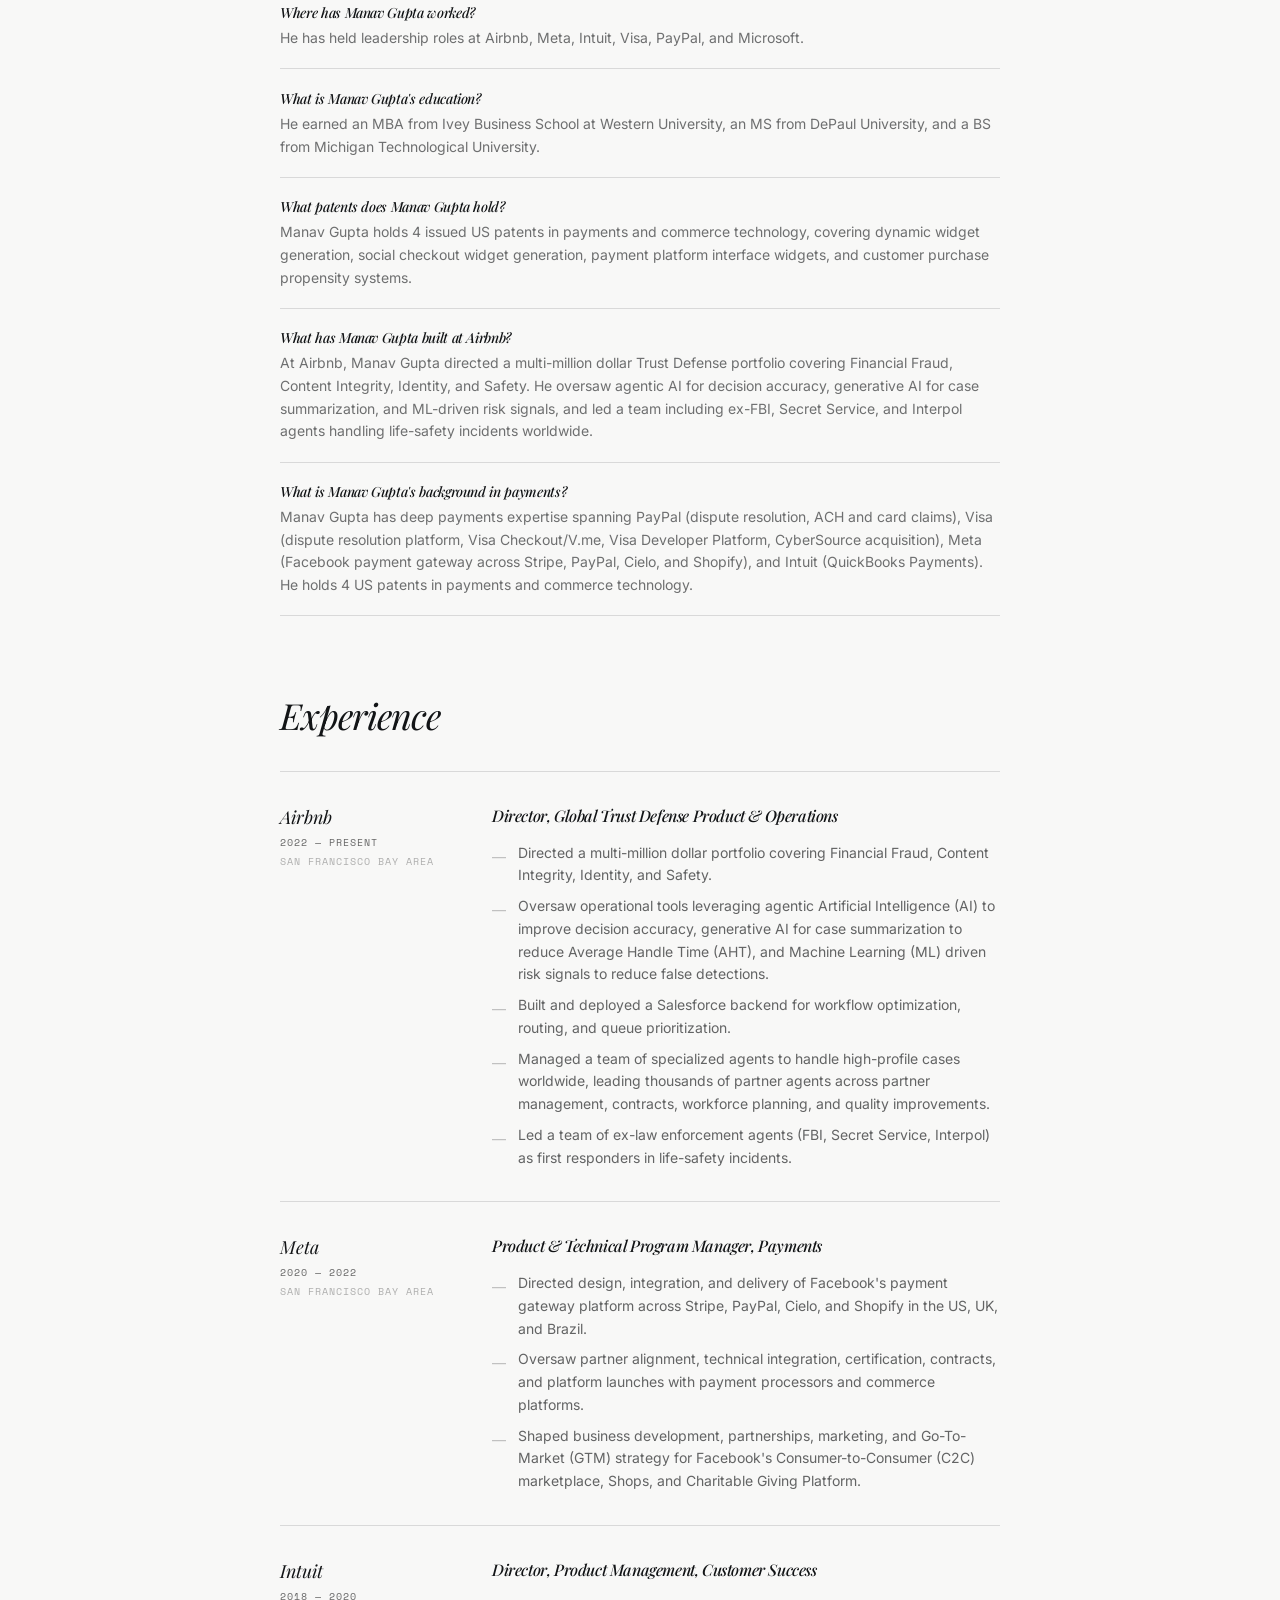
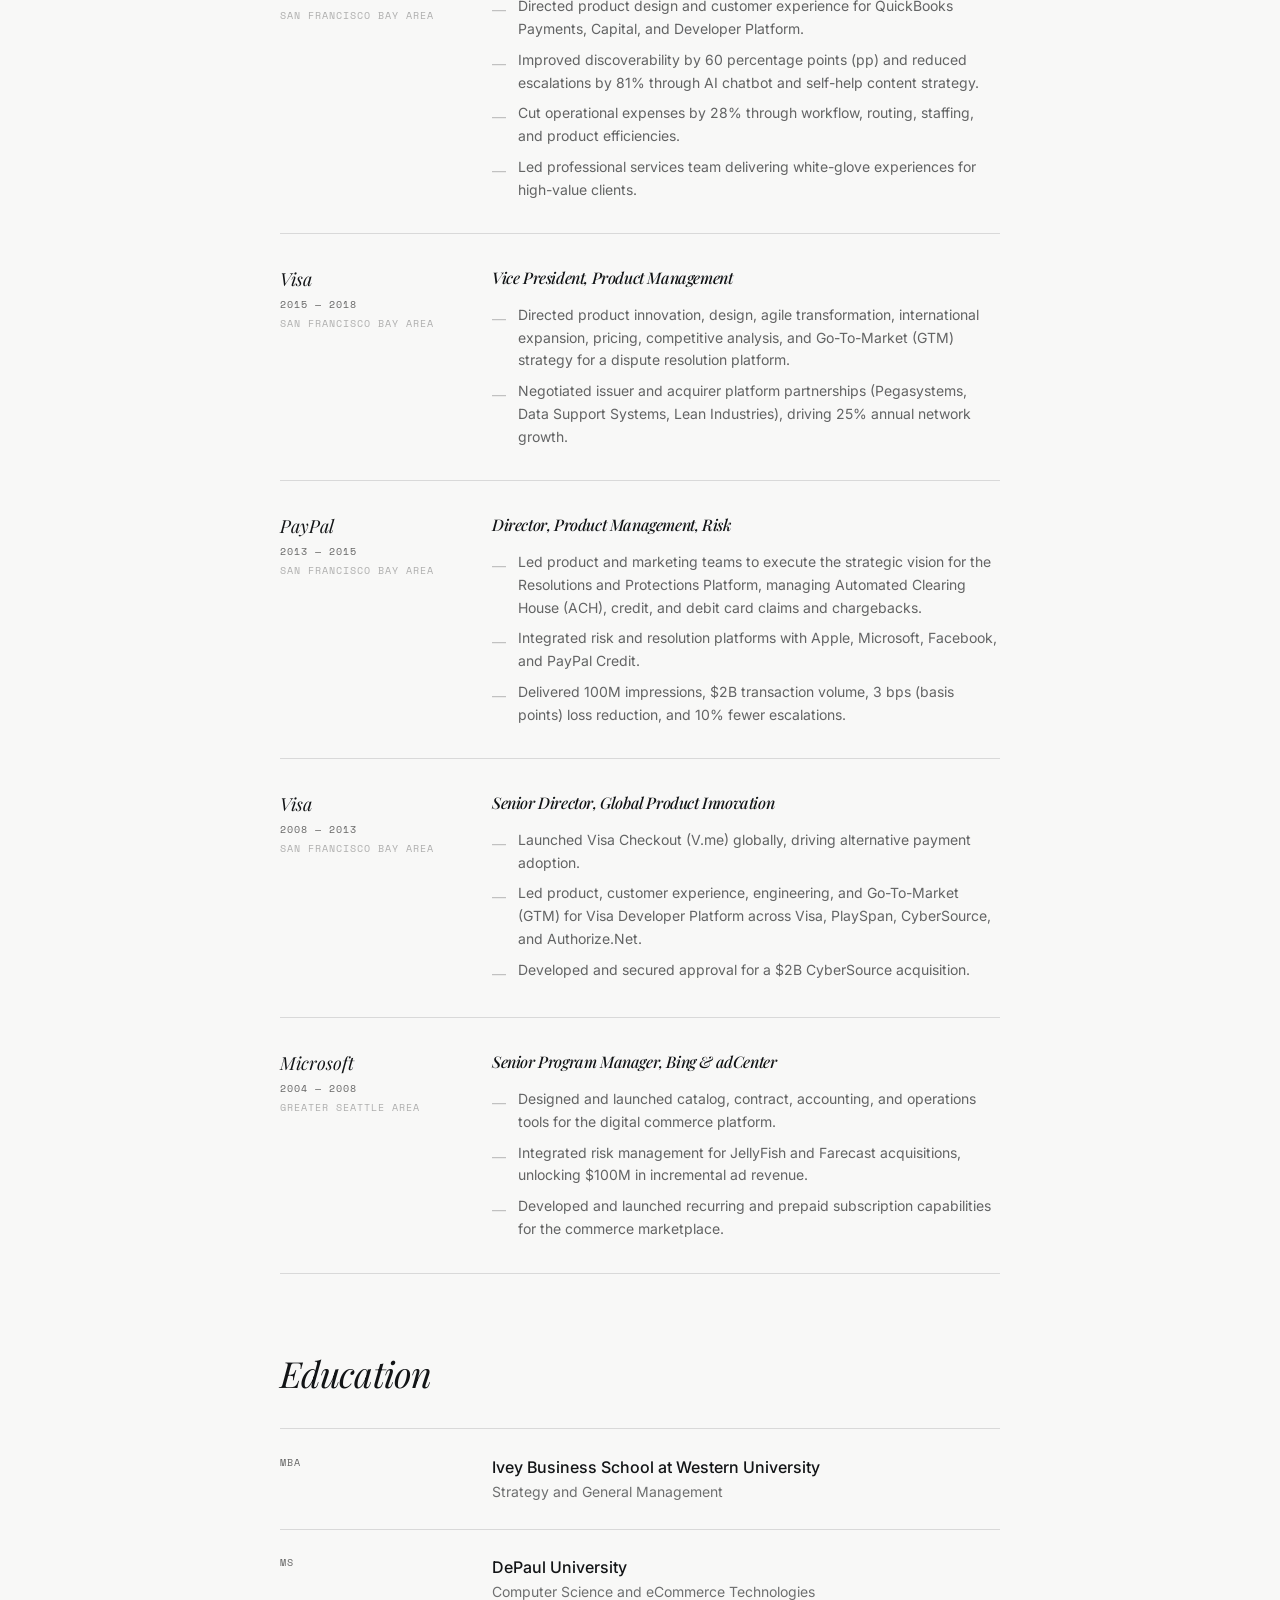
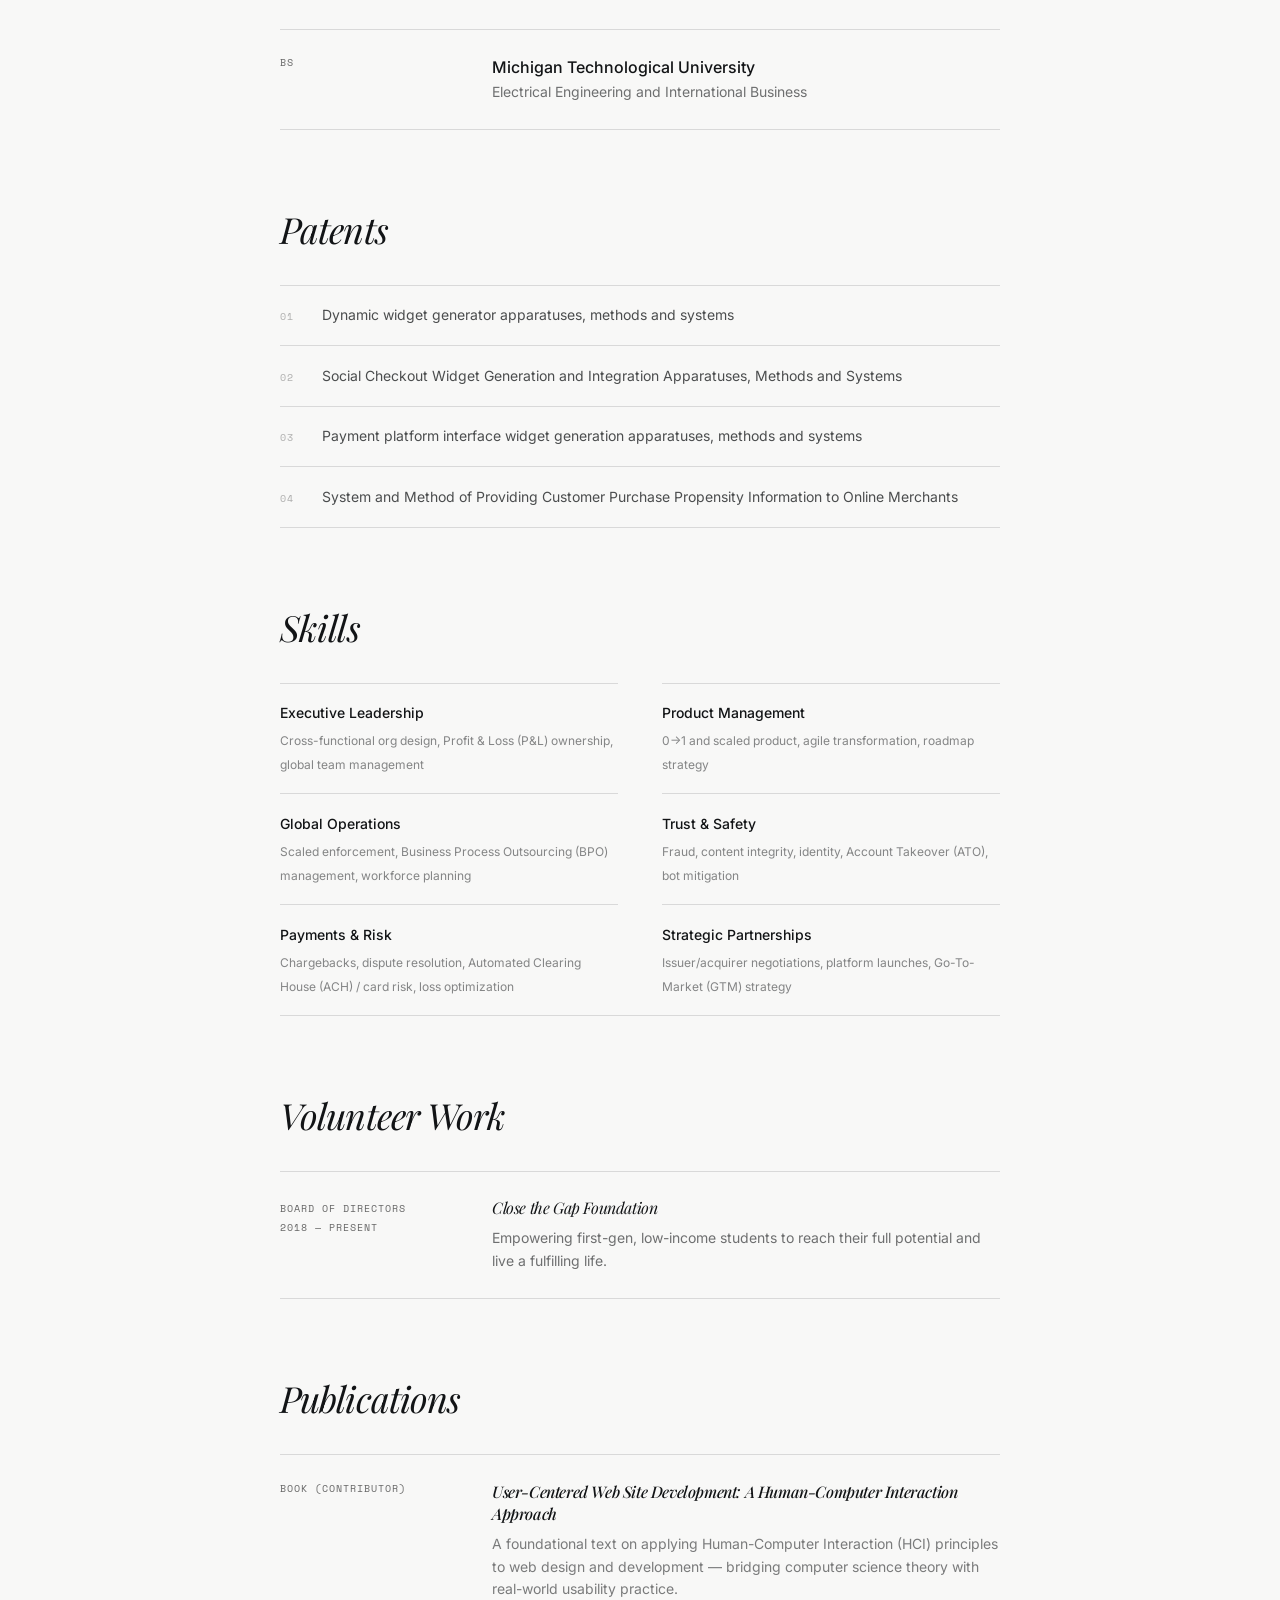
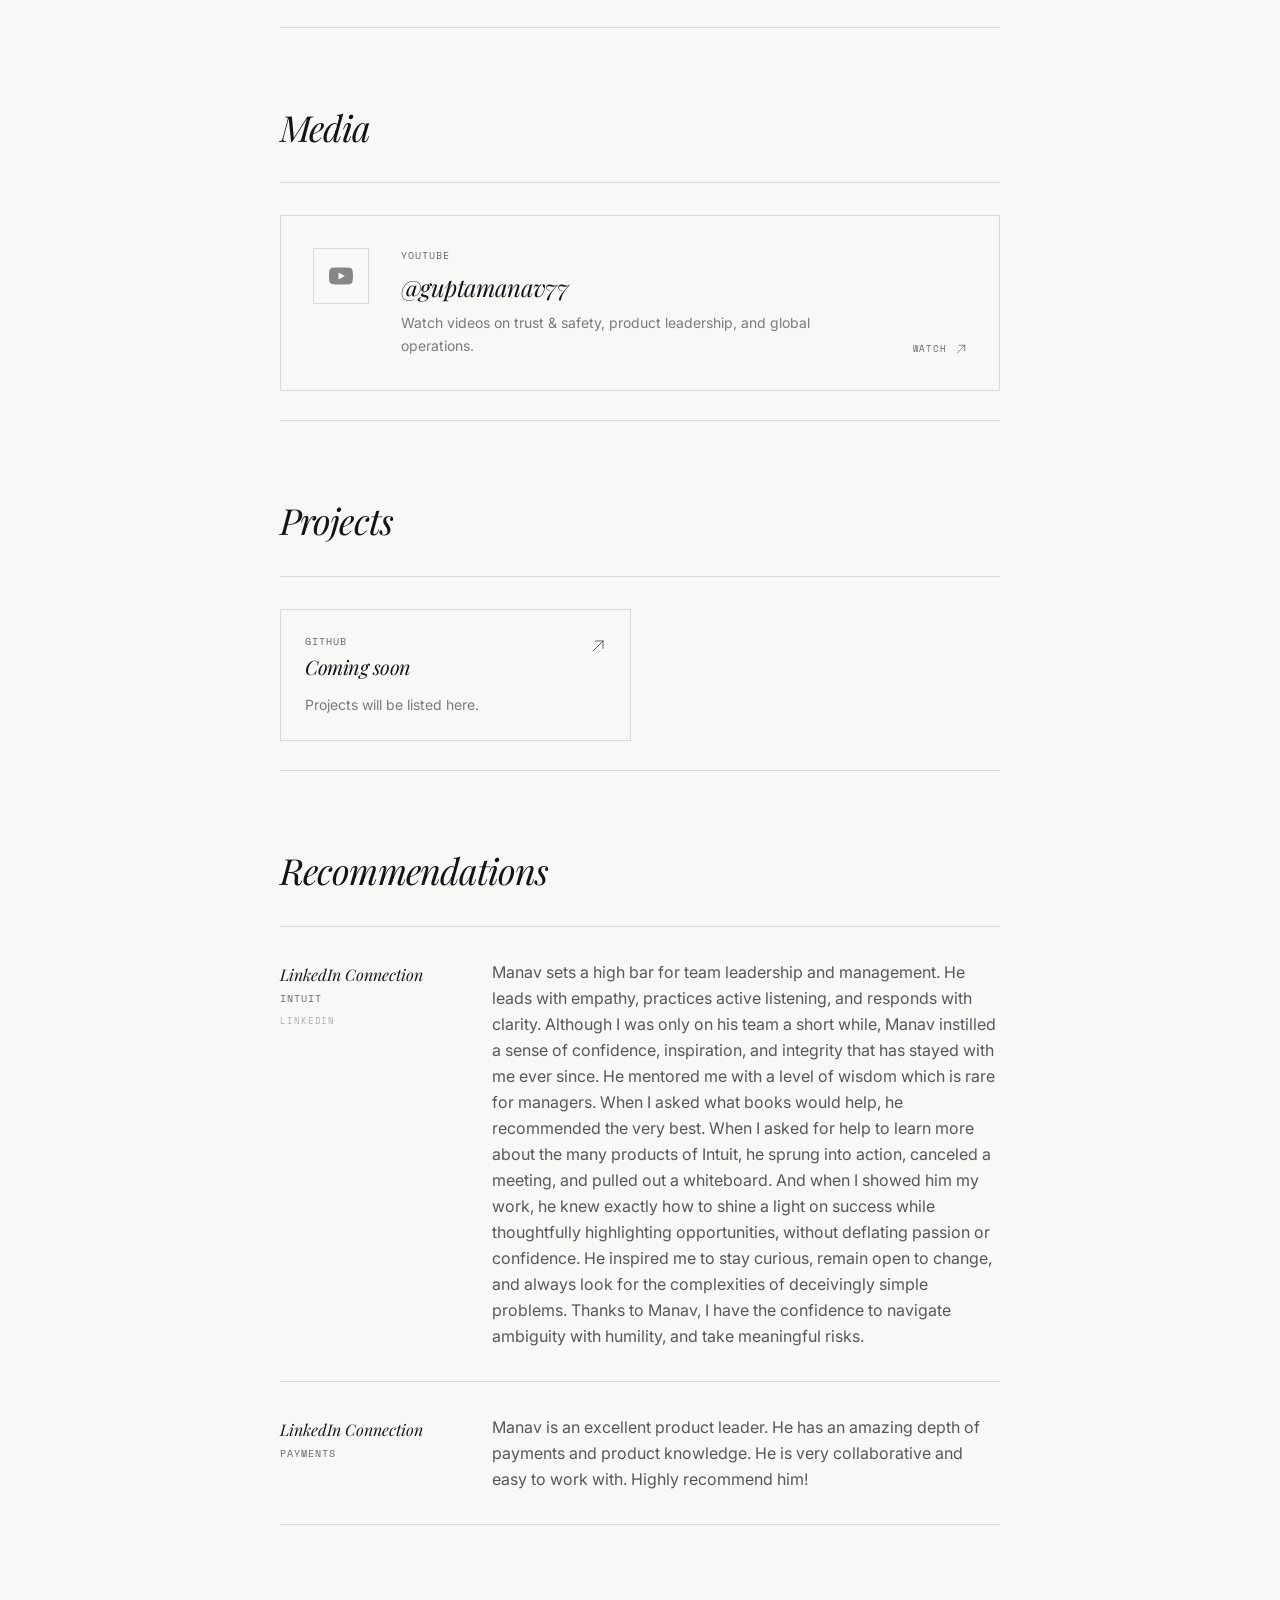
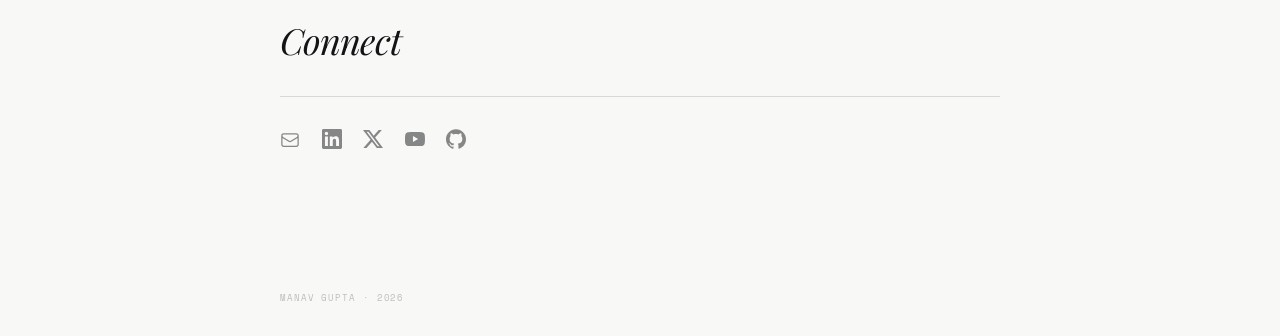
==== commit 986f5f0b: "Link internally to canonical URLs instead of index.html paths Internal links pointed at /reading/ind" ====
--- a/index.html
+++ b/index.html
@@ -346,7 +346,7 @@
               <a href="#skills">Skills</a>
               <a href="#connect">Connect</a>
               <span class="site-header-separator" aria-hidden="true">|</span>
-              <a href="reading/index.html">Reading</a>
+              <a href="/reading/">Reading</a>
             </nav>
           </div>
         </header>
